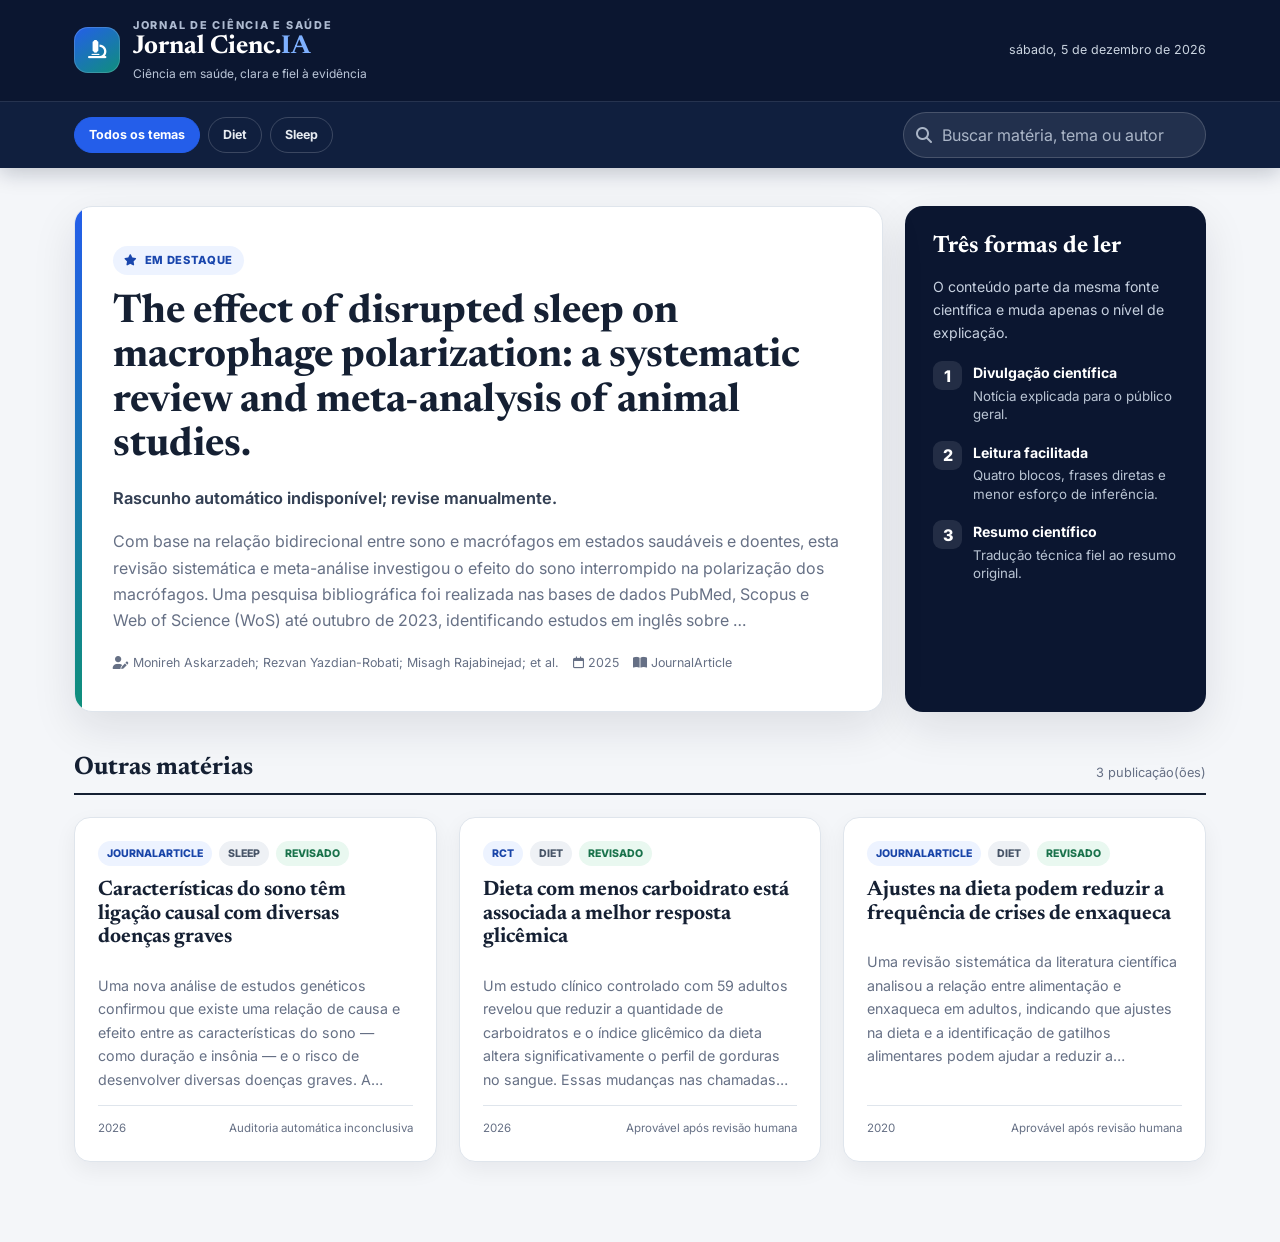
==== index.html @ 324e4b6b "Estrutura inicial do Jornal Cienc.IA" ====
<!doctype html>
<html lang="pt-BR">
<head>
  <meta charset="utf-8" />
  <meta name="viewport" content="width=device-width, initial-scale=1" />
  <title>Jornal Cienc.IA</title>
  <meta name="description" content="Jornal de ciência em saúde com linguagem acessível, fonte rastreável e revisão humana." />
  <link rel="preconnect" href="https://fonts.googleapis.com" />
  <link rel="preconnect" href="https://fonts.gstatic.com" crossorigin />
  <link href="https://fonts.googleapis.com/css2?family=Inter:wght@400;500;600;700;800&family=Newsreader:opsz,wght@6..72,600;6..72,700&display=swap" rel="stylesheet" />
  <link rel="stylesheet" href="https://cdnjs.cloudflare.com/ajax/libs/font-awesome/6.5.2/css/all.min.css" />
  <style>
    :root{
      --navy:#0b1630;
      --navy-2:#12244a;
      --ink:#152033;
      --muted:#667085;
      --paper:#f4f6f9;
      --white:#fff;
      --line:#dfe5ec;
      --blue:#245eea;
      --blue-soft:#edf3ff;
      --teal:#0f8f7b;
      --teal-soft:#eafaf6;
      --amber:#a15c05;
      --amber-soft:#fff7e8;
      --green:#19724b;
      --shadow:0 16px 44px rgba(15,23,42,.10);
      --radius:18px;
    }
    *{box-sizing:border-box}
    html{scroll-behavior:smooth}
    body{margin:0;background:var(--paper);color:var(--ink);font-family:Inter,system-ui,sans-serif;line-height:1.65;-webkit-font-smoothing:antialiased}
    button,input{font:inherit}
    button{cursor:pointer}
    a{color:inherit}
    h1,h2,h3{font-family:Newsreader,Georgia,serif;line-height:1.12}

    .site-header{position:sticky;top:0;z-index:40;background:var(--navy);color:#fff;box-shadow:0 5px 20px rgba(11,22,48,.22)}
    .masthead{max-width:1180px;margin:auto;padding:17px 24px;display:flex;align-items:center;justify-content:space-between;gap:24px}
    .brand{display:flex;align-items:center;gap:13px}
    .brand-mark{width:46px;height:46px;border-radius:14px;background:linear-gradient(145deg,var(--blue),var(--teal));display:grid;place-items:center;font-size:1.15rem;box-shadow:inset 0 0 0 1px rgba(255,255,255,.16)}
    .brand-kicker{font-size:.68rem;text-transform:uppercase;letter-spacing:.16em;color:#aebbd1;font-weight:800}
    .brand-name{font-family:Newsreader,Georgia,serif;font-size:1.62rem;font-weight:700;line-height:1}
    .brand-name .ia{color:#7eb0ff}
    .brand-tagline{font-size:.75rem;color:#bac5d7;margin-top:3px}
    .today{font-size:.78rem;color:#cbd5e1;text-align:right}

    .toolbar{border-top:1px solid rgba(255,255,255,.09);background:#101f3e}
    .toolbar-inner{max-width:1180px;margin:auto;padding:10px 24px;display:flex;align-items:center;justify-content:space-between;gap:16px}
    .topics{display:flex;gap:8px;overflow:auto;scrollbar-width:none}
    .topic{white-space:nowrap;border:1px solid rgba(255,255,255,.18);border-radius:999px;background:transparent;color:#e7ebf1;padding:7px 14px;font-size:.78rem;font-weight:700}
    .topic:hover,.topic.active{background:var(--blue);border-color:var(--blue);color:#fff}
    .search{position:relative;min-width:290px}
    .search i{position:absolute;left:13px;top:50%;transform:translateY(-50%);color:#aab5c7}
    .search input{width:100%;border:1px solid rgba(255,255,255,.17);border-radius:999px;background:rgba(255,255,255,.08);color:#fff;padding:9px 15px 9px 38px;outline:none}
    .search input::placeholder{color:#aab5c7}

    main{max-width:1180px;margin:auto;padding:38px 24px 80px}
    .intro{display:grid;grid-template-columns:minmax(0,1.75fr) minmax(260px,.65fr);gap:22px;margin-bottom:42px}
    .featured{background:var(--white);border:1px solid var(--line);border-radius:var(--radius);padding:38px;box-shadow:var(--shadow);transition:.2s;cursor:pointer;position:relative;overflow:hidden}
    .featured::before{content:"";position:absolute;left:0;top:0;bottom:0;width:7px;background:linear-gradient(var(--blue),var(--teal))}
    .featured:hover,.news-card:hover{transform:translateY(-3px);box-shadow:0 20px 48px rgba(15,23,42,.14)}
    .eyebrow{display:inline-flex;align-items:center;gap:7px;background:var(--blue-soft);color:#1946ad;border-radius:999px;padding:5px 11px;font-size:.7rem;font-weight:800;text-transform:uppercase;letter-spacing:.06em}
    .featured h1{font-size:2.48rem;margin:16px 0 12px}
    .featured .subtitle{font-size:1.02rem;color:#344054;font-weight:650}
    .featured .preview{color:var(--muted);max-width:790px}
    .meta{display:flex;flex-wrap:wrap;gap:14px;color:var(--muted);font-size:.78rem;margin-top:19px}

    .reading-guide{background:var(--navy);color:#fff;border-radius:var(--radius);padding:28px;box-shadow:var(--shadow)}
    .reading-guide h2{font-size:1.48rem;margin:0 0 9px}
    .reading-guide>p{color:#c6d0df;font-size:.88rem}
    .guide-item{display:flex;gap:11px;margin-top:17px;align-items:flex-start}
    .guide-number{width:29px;height:29px;flex:0 0 29px;border-radius:9px;background:rgba(255,255,255,.10);display:grid;place-items:center;font-weight:800}
    .guide-item strong{display:block;font-size:.88rem}
    .guide-item small{display:block;color:#b9c4d3;margin-top:2px;line-height:1.4}

    .section-head{display:flex;align-items:end;justify-content:space-between;border-bottom:2px solid var(--ink);padding-bottom:10px;margin-bottom:22px}
    .section-head h2{font-size:1.58rem;margin:0}
    .section-head span{font-size:.8rem;color:var(--muted)}
    .grid{display:grid;grid-template-columns:repeat(auto-fill,minmax(300px,1fr));gap:22px}
    .news-card{background:#fff;border:1px solid var(--line);border-radius:16px;padding:23px;box-shadow:0 8px 22px rgba(15,23,42,.06);transition:.2s;cursor:pointer;display:flex;flex-direction:column;min-height:305px}
    .chips{display:flex;flex-wrap:wrap;gap:7px}
    .chip{border-radius:999px;padding:4px 9px;background:#eef1f5;color:#475467;font-size:.66rem;font-weight:800;text-transform:uppercase}
    .chip.blue{background:var(--blue-soft);color:#1844a8}
    .chip.green{background:#e9f8f0;color:var(--green)}
    .news-card h3{font-size:1.31rem;margin:13px 0 10px}
    .news-card p{color:var(--muted);font-size:.89rem;display:-webkit-box;-webkit-line-clamp:5;-webkit-box-orient:vertical;overflow:hidden}
    .news-card-footer{margin-top:auto;border-top:1px solid var(--line);padding-top:13px;display:flex;justify-content:space-between;gap:12px;color:var(--muted);font-size:.72rem}
    .empty{text-align:center;padding:90px 20px;color:var(--muted)}

    .reader-overlay{display:none;position:fixed;inset:0;z-index:100;background:rgba(8,18,39,.68);padding:22px;overflow:auto}
    .reader-overlay.open{display:block}
    .reader-dialog{width:min(1030px,100%);margin:0 auto;background:#fff;border-radius:22px;box-shadow:0 30px 90px rgba(5,13,31,.38);overflow:hidden}
    .reader-topbar{position:sticky;top:0;z-index:8;background:#fff;border-bottom:1px solid var(--line);padding:11px 18px;display:flex;justify-content:space-between;align-items:center}
    .reader-brand{font-weight:800;color:var(--navy);font-size:.82rem;letter-spacing:.03em}
    .close-btn{border:1px solid var(--line);border-radius:999px;background:#fff;color:var(--ink);padding:9px 15px;font-weight:750}
    .close-btn:hover{background:#f4f6f9}
    .article-header{padding:31px 38px 28px;background:linear-gradient(135deg,#f8fbff,#fff);border-bottom:1px solid var(--line)}
    .article-header h1{font-size:2.35rem;margin:14px 0 9px}
    .article-header .subtitle{color:#475467;font-size:1rem;max-width:820px}
    .article-body{padding:0 38px 45px}
    .tabs{position:sticky;top:57px;z-index:6;background:#fff;display:flex;gap:4px;overflow:auto;border-bottom:1px solid var(--line);padding-top:10px}
    .tab{border:0;border-bottom:3px solid transparent;background:transparent;color:#667085;padding:14px 16px;font-weight:750;white-space:nowrap}
    .tab.active{color:var(--blue);border-bottom-color:var(--blue)}
    .panel{display:none}
    .panel.active{display:block}
    .reading-shell{max-width:790px;margin:28px auto 0}
    .reading{background:#fff;border:1px solid var(--line);border-radius:16px;padding:31px 35px;font-size:1.06rem;line-height:1.82;box-shadow:0 8px 24px rgba(15,23,42,.05)}
    .reading.n1{border-left:6px solid var(--blue)}
    .reading.source{background:#fafbfc;font-size:.98rem}
    .reading p{margin:0 0 1.08em}
    .reading p:last-child{margin-bottom:0}
    .format-note{display:flex;align-items:flex-start;gap:10px;background:var(--amber-soft);color:#70430a;border:1px solid #f2d39d;border-radius:12px;padding:12px 14px;margin-bottom:14px;font-size:.83rem}

    .easy-list{display:grid;gap:14px}
    .easy-block{background:#fff;border:1px solid #cfe9e3;border-left:6px solid var(--teal);border-radius:15px;padding:21px 24px;box-shadow:0 7px 20px rgba(15,143,123,.06)}
    .easy-heading{display:flex;align-items:center;gap:10px;margin-bottom:9px}
    .easy-number{width:30px;height:30px;border-radius:9px;background:var(--teal-soft);color:#0b6e60;display:grid;place-items:center;font-weight:800;font-size:.8rem}
    .easy-heading h3{font-family:Inter,sans-serif;font-size:1rem;margin:0;color:#17443d}
    .easy-block p{font-size:1.06rem;line-height:1.78;margin:0;color:#20332f;white-space:pre-wrap}
    .easy-empty{padding:25px;border:1px dashed var(--line);border-radius:14px;color:var(--muted);text-align:center}

    .audio{display:block;margin:14px auto 0;border:0;border-radius:999px;background:var(--navy);color:#fff;padding:10px 18px;font-weight:750}
    .audio.playing{background:#b42318}
    .publication-info{max-width:790px;margin:30px auto 0;border-top:1px solid var(--line);padding-top:24px}
    .publication-info h2{font-size:1.38rem}
    .metrics{display:grid;grid-template-columns:repeat(auto-fit,minmax(165px,1fr));gap:12px}
    .metric{border:1px solid var(--line);border-radius:12px;background:#fafbfc;padding:14px}
    .metric strong{display:block;font-size:1.08rem}
    .metric span{color:var(--muted);font-size:.68rem;text-transform:uppercase;font-weight:750}
    details{max-width:790px;margin:20px auto 0;border:1px solid var(--line);border-radius:12px;padding:14px 17px;background:#fff}
    summary{font-weight:750;cursor:pointer}
    .notice{color:var(--muted);font-size:.81rem}
    .source-links{max-width:790px;margin:22px auto 0;display:flex;flex-wrap:wrap;gap:10px}
    .source-links a{text-decoration:none;border-radius:9px;padding:10px 15px;font-weight:750;background:var(--navy);color:#fff}
    .source-links a.green{background:var(--green)}

    @media(max-width:820px){
      .masthead,.toolbar-inner{align-items:flex-start;flex-direction:column}
      .today{text-align:left}
      .search{width:100%;min-width:100%}
      .intro{grid-template-columns:1fr}
      .featured{padding:28px}
      .featured h1,.article-header h1{font-size:1.83rem}
      .reader-overlay{padding:0}
      .reader-dialog{min-height:100vh;border-radius:0}
      .article-header,.article-body{padding-left:20px;padding-right:20px}
      .reading{padding:23px 21px}
      .tabs{top:55px}
    }
  </style>
</head>
<body>
  <header class="site-header">
    <div class="masthead">
      <div class="brand">
        <div class="brand-mark"><i class="fa-solid fa-microscope"></i></div>
        <div>
          <div class="brand-kicker">Jornal de ciência e saúde</div>
          <div class="brand-name">Jornal Cienc.<span class="ia">IA</span></div>
          <div class="brand-tagline">Ciência em saúde, clara e fiel à evidência</div>
        </div>
      </div>
      <div class="today" id="today"></div>
    </div>
    <div class="toolbar">
      <div class="toolbar-inner">
        <div class="topics" id="topics"><button class="topic active" data-topic="">Todos os temas</button></div>
        <label class="search"><i class="fa-solid fa-magnifying-glass"></i><input id="search" placeholder="Buscar matéria, tema ou autor" /></label>
      </div>
    </div>
  </header>

  <main id="main"><div class="empty"><h2>Carregando publicações…</h2></div></main>

  <div class="reader-overlay" id="overlay" role="dialog" aria-modal="true" aria-labelledby="articleTitle">
    <div class="reader-dialog">
      <div class="reader-topbar">
        <span class="reader-brand">Jornal Cienc.IA</span>
        <button class="close-btn" id="close"><i class="fa-solid fa-xmark"></i> Fechar leitura</button>
      </div>
      <article id="article"></article>
    </div>
  </div>

<script>
  const $=id=>document.getElementById(id);
  const state={all:[],filtered:[],topic:'',search:'',speech:null,speechButton:null};
  const esc=value=>String(value??'').replace(/[&<>'"]/g,char=>({'&':'&amp;','<':'&lt;','>':'&gt;',"'":'&#39;','"':'&quot;'}[char]));
  const arr=value=>Array.isArray(value)?value:[];
  const topicName=value=>value?String(value).replaceAll('_',' ').replace(/^./,c=>c.toUpperCase()):'Geral';

  function cleanText(value){
    if(value===null||value===undefined)return '';
    if(Array.isArray(value))return value.map(cleanText).filter(Boolean).join('\n\n');
    if(typeof value==='object')return Object.values(value).map(cleanText).filter(Boolean).join('\n\n');
    return String(value).replace(/\\r\\n/g,'\n').replace(/\\n/g,'\n').trim();
  }

  function parseLegacyDict(raw){
    if(typeof raw!=='string'||!raw.trim().startsWith('{'))return null;
    try{return JSON.parse(raw)}catch(_){/* legado Python */}
    const result={};
    const pattern=/'([^']+)'\s*:\s*'((?:\\.|[^'])*)'/g;
    let match;
    while((match=pattern.exec(raw))!==null){
      result[match[1]]=match[2].replace(/\\n/g,'\n').replace(/\\'/g,"'").replace(/\\"/g,'"');
    }
    return Object.keys(result).length?result:null;
  }

  function normalizedKey(key){
    return String(key||'').normalize('NFD').replace(/[\u0300-\u036f]/g,'').toLowerCase().replace(/[^a-z0-9]+/g,'_').replace(/^_|_$/g,'');
  }

  function normalizeEasyBlocks(value){
    const blocks={o_principal:'',o_que_o_artigo_fez:'',o_que_foi_encontrado:'',o_que_ainda_nao_sabemos:''};
    let source=value;
    if(typeof source==='string')source=parseLegacyDict(source)||source;
    const aliases={
      o_principal:'o_principal',principal:'o_principal',mensagem_principal:'o_principal',
      o_que_o_artigo_fez:'o_que_o_artigo_fez',o_que_foi_feito:'o_que_o_artigo_fez',metodo:'o_que_o_artigo_fez',
      o_que_foi_encontrado:'o_que_foi_encontrado',resultados:'o_que_foi_encontrado',resultado:'o_que_foi_encontrado',
      o_que_ainda_nao_sabemos:'o_que_ainda_nao_sabemos',limitacoes:'o_que_ainda_nao_sabemos',incertezas:'o_que_ainda_nao_sabemos',limites:'o_que_ainda_nao_sabemos'
    };
    if(source&&typeof source==='object'&&!Array.isArray(source)){
      const extras=[];
      Object.entries(source).forEach(([key,val])=>{
        const target=aliases[normalizedKey(key)];
        const content=cleanText(val);
        if(target&&content)blocks[target]=content;else if(content)extras.push(content);
      });
      if(extras.length)blocks.o_principal=[blocks.o_principal,...extras].filter(Boolean).join('\n\n');
      return blocks;
    }
    const text=cleanText(source);
    if(!text)return blocks;
    const heading=/^(O principal|O que o artigo fez|O que foi encontrado|O que ainda não sabemos)\s*[:\-]?\s*$/gim;
    const matches=[...text.matchAll(heading)];
    if(matches.length){
      matches.forEach((match,index)=>{
        const start=match.index+match[0].length;
        const end=index+1<matches.length?matches[index+1].index:text.length;
        const target=aliases[normalizedKey(match[1])];
        if(target)blocks[target]=text.slice(start,end).trim();
      });
    }else blocks.o_principal=text;
    return blocks;
  }

  const n1=n=>cleanText(n.divulgacao_cientifica||n.leve||'');
  const n2Blocks=n=>normalizeEasyBlocks(n.leitura_facilitada_blocos||n.leitura_facilitada||n.forte||'');
  const source=n=>cleanText(n.resumo_cientifico_traduzido||n.texto_fonte_pt||n.abstract_pt||'');
  const status=n=>n.status_fidelidade_intelectual||n.status_fidelidade||'Revisão humana registrada';
  const priority=n=>n.score_prioridade_editorial??n.score_qualidade??'N/D';

  function paragraphsHTML(value){
    const text=cleanText(value);
    if(!text)return '<p>Texto não disponível.</p>';
    return text.split(/\n\s*\n/).map(p=>`<p>${esc(p).replace(/\n/g,'<br>')}</p>`).join('');
  }

  function easyHTML(blocks){
    const order=[
      ['o_principal','O principal'],
      ['o_que_o_artigo_fez','O que o artigo fez'],
      ['o_que_foi_encontrado','O que foi encontrado'],
      ['o_que_ainda_nao_sabemos','O que ainda não sabemos']
    ];
    const items=order.filter(([key])=>cleanText(blocks[key]));
    if(!items.length)return '<div class="easy-empty">A leitura facilitada ainda não foi preparada.</div>';
    return `<div class="easy-list">${items.map(([key,label],index)=>`<section class="easy-block"><div class="easy-heading"><span class="easy-number">${index+1}</span><h3>${esc(label)}</h3></div><p>${esc(cleanText(blocks[key])).replace(/\n/g,'<br>')}</p></section>`).join('')}</div>`;
  }

  $('today').textContent=new Date().toLocaleDateString('pt-BR',{weekday:'long',day:'numeric',month:'long',year:'numeric'});

  async function init(){
    try{
      const response=await fetch('noticias.json',{cache:'no-store'});
      if(!response.ok)throw new Error('Não foi possível abrir noticias.json');
      state.all=await response.json();
    }catch(error){console.error(error);state.all=[]}
    buildTopics();applyFilters();
  }

  function buildTopics(){
    const box=$('topics');
    [...new Set(state.all.map(n=>n.tema).filter(Boolean))].sort().forEach(value=>{
      const button=document.createElement('button');
      button.className='topic';button.dataset.topic=value;button.textContent=topicName(value);box.appendChild(button);
    });
    box.addEventListener('click',event=>{
      const button=event.target.closest('.topic');if(!button)return;
      document.querySelectorAll('.topic').forEach(x=>x.classList.remove('active'));
      button.classList.add('active');state.topic=button.dataset.topic||'';applyFilters();
    });
  }

  $('search').addEventListener('input',event=>{state.search=event.target.value.toLowerCase().trim();applyFilters()});

  function applyFilters(){
    state.filtered=state.all.filter(n=>{
      const topicOk=!state.topic||n.tema===state.topic;
      const blocks=n2Blocks(n);
      const hay=[n.manchete,n.subtitulo,n.titulo_pt,n.titulo_original,n.autores,n.tema,n1(n),source(n),...Object.values(blocks)].join(' ').toLowerCase();
      return topicOk&&(!state.search||hay.includes(state.search));
    });
    render();
  }

  function meta(n){
    const design=n.desenho_estudo_rotulo||arr(n.tipos)[0]||'Tipo não informado';
    return `<div class="meta"><span><i class="fa-solid fa-user-pen"></i> ${esc(n.autores||'Autores não informados')}</span><span><i class="fa-regular fa-calendar"></i> ${esc(n.ano||'Ano não informado')}</span><span><i class="fa-solid fa-book-open"></i> ${esc(design)}</span></div>`;
  }

  function render(){
    const main=$('main');
    if(!state.filtered.length){main.innerHTML='<div class="empty"><h2>Nenhuma matéria publicada</h2><p>Publique uma matéria no painel editorial para exibi-la aqui.</p></div>';return}
    const [featured,...rest]=state.filtered;
    const preview=n1(featured).slice(0,360);
    let html=`<section class="intro"><article class="featured" data-open="${esc(featured.paper_id)}" tabindex="0"><span class="eyebrow"><i class="fa-solid fa-star"></i> Em destaque</span><h1>${esc(featured.manchete||featured.titulo_pt||featured.titulo_original)}</h1>${featured.subtitulo?`<p class="subtitle">${esc(featured.subtitulo)}</p>`:''}<p class="preview">${esc(preview)}${n1(featured).length>360?'…':''}</p>${meta(featured)}</article><aside class="reading-guide"><h2>Três formas de ler</h2><p>O conteúdo parte da mesma fonte científica e muda apenas o nível de explicação.</p><div class="guide-item"><span class="guide-number">1</span><div><strong>Divulgação científica</strong><small>Notícia explicada para o público geral.</small></div></div><div class="guide-item"><span class="guide-number">2</span><div><strong>Leitura facilitada</strong><small>Quatro blocos, frases diretas e menor esforço de inferência.</small></div></div><div class="guide-item"><span class="guide-number">3</span><div><strong>Resumo científico</strong><small>Tradução técnica fiel ao resumo original.</small></div></div></aside></section>`;
    if(rest.length){
      html+=`<div class="section-head"><h2>Outras matérias</h2><span>${rest.length} publicação(ões)</span></div><section class="grid">`;
      rest.forEach(n=>{html+=`<article class="news-card" data-open="${esc(n.paper_id)}" tabindex="0"><div class="chips"><span class="chip blue">${esc(n.desenho_estudo_rotulo||arr(n.tipos)[0]||'Artigo')}</span><span class="chip">${esc(topicName(n.tema))}</span>${n.revisao_humana_confirmada?'<span class="chip green">Revisado</span>':''}</div><h3>${esc(n.manchete||n.titulo_pt||n.titulo_original)}</h3><p>${esc(n1(n))}</p><div class="news-card-footer"><span>${esc(n.ano||'')}</span><span>${esc(status(n))}</span></div></article>`});
      html+='</section>';
    }
    main.innerHTML=html;
    main.querySelectorAll('[data-open]').forEach(el=>{el.addEventListener('click',()=>openArticle(el.dataset.open));el.addEventListener('keydown',e=>{if(e.key==='Enter'||e.key===' '){e.preventDefault();openArticle(el.dataset.open)}})});
  }

  function metric(label,value){return `<div class="metric"><strong>${esc(value)}</strong><span>${esc(label)}</span></div>`}

  function openArticle(id){
    const n=state.all.find(item=>String(item.paper_id)===String(id));if(!n)return;
    stopSpeech();
    const evaluation=n.avaliacao_fidelidade_intelectual||{};
    const fidelity=n.fidelidade_intelectual;
    const s1=n.metricas_estruturais_n1?.indice_experimental??n.isr_leve??'N/D';
    const s2=n.metricas_estruturais_n2?.indice_experimental??n.isr_forte??'N/D';
    const terms=n.termos_complexos||n.jargoes_chave||[];
    const blocks=n2Blocks(n);
    const links=[
      n.url_artigo?`<a href="${esc(n.url_artigo)}" target="_blank" rel="noopener"><i class="fa-solid fa-arrow-up-right-from-square"></i> Registro científico</a>`:'',
      n.url_texto_completo?`<a class="green" href="${esc(n.url_texto_completo)}" target="_blank" rel="noopener"><i class="fa-solid fa-book-open"></i> Texto completo</a>`:'',
      n.url_pdf?`<a class="green" href="${esc(n.url_pdf)}" target="_blank" rel="noopener"><i class="fa-solid fa-file-pdf"></i> Acessar documento</a>`:''
    ].join('');

    $('article').innerHTML=`<section class="article-header"><div class="chips"><span class="chip blue">${esc(n.desenho_estudo_rotulo||arr(n.tipos)[0]||'Artigo científico')}</span><span class="chip">${esc(topicName(n.tema))}</span>${n.revisao_humana_confirmada?'<span class="chip green">Revisão humana registrada</span>':''}</div><h1 id="articleTitle">${esc(n.manchete||n.titulo_pt||n.titulo_original)}</h1>${n.subtitulo?`<p class="subtitle">${esc(n.subtitulo)}</p>`:''}${meta(n)}</section><div class="article-body"><nav class="tabs" aria-label="Níveis de leitura"><button class="tab active" data-tab="n1">Divulgação científica</button><button class="tab" data-tab="n2">Leitura facilitada</button><button class="tab" data-tab="source">Resumo científico</button></nav><section id="panel-n1" class="panel active"><div class="reading-shell"><div class="reading n1" id="text-n1">${paragraphsHTML(n1(n))}</div><button class="audio" data-speak="text-n1"><i class="fa-solid fa-volume-high"></i> Ouvir notícia</button></div></section><section id="panel-n2" class="panel"><div class="reading-shell"><div class="format-note"><i class="fa-solid fa-universal-access"></i><span>Esta versão usa blocos curtos e linguagem direta, mas mantém números, limitações e incertezas importantes.</span></div><div id="text-n2">${easyHTML(blocks)}</div><button class="audio" data-speak="text-n2"><i class="fa-solid fa-volume-high"></i> Ouvir leitura facilitada</button></div></section><section id="panel-source" class="panel"><div class="reading-shell"><div class="format-note"><i class="fa-solid fa-language"></i><span>Tradução técnica do resumo científico. Esta versão preserva o nível de detalhe e não é uma recomendação médica.</span></div><div class="reading source" id="text-source">${paragraphsHTML(source(n))}</div><button class="audio" data-speak="text-source"><i class="fa-solid fa-volume-high"></i> Ouvir resumo</button></div></section><section class="publication-info"><h2>Sobre esta publicação</h2><div class="metrics">${metric('Fidelidade intelectual',typeof fidelity==='number'?fidelity.toFixed(1):status(n))}${metric('Prioridade editorial',priority(n))}${metric('Ganho estrutural N1',typeof s1==='number'?s1.toFixed(1)+'%':s1)}${metric('Ganho estrutural N2',typeof s2==='number'?s2.toFixed(1)+'%':s2)}</div><p class="notice">As métricas automáticas apoiam a revisão editorial e não substituem a conferência humana da fonte.</p></section><details><summary>Detalhes técnicos</summary><p><strong>Status:</strong> ${esc(status(n))}</p><p><strong>Alinhamento temático sentencial N1:</strong> ${esc(evaluation.similaridade_tematica_n1??n.sim_origem_leve??'N/D')}</p><p><strong>Cobertura temática auxiliar N1:</strong> ${esc(evaluation.cobertura_tematica_n1??n.cobertura_tematica_n1??'N/D')}</p><p><strong>Alinhamento temático sentencial N2:</strong> ${esc(evaluation.similaridade_tematica_n2??n.sim_origem_forte??'N/D')}</p><p><strong>Cobertura temática auxiliar N2:</strong> ${esc(evaluation.cobertura_tematica_n2??n.cobertura_tematica_n2??'N/D')}</p><p><strong>Termos complexos detectados automaticamente:</strong> ${terms.length?terms.map(esc).join(', '):'Nenhum termo registrado.'}</p><p class="notice">MiniLM é usado apenas como apoio de alinhamento por sentenças e recuperação de trechos candidatos. A fidelidade intelectual também considera sustentação, cobertura e preservação da incerteza, com revisão humana obrigatória. Prioridade editorial não equivale automaticamente a nível de evidência.</p></details><div class="source-links">${links}</div></div>`;

    $('overlay').classList.add('open');document.body.style.overflow='hidden';
    document.querySelectorAll('.tab').forEach(button=>button.addEventListener('click',()=>switchTab(button.dataset.tab,button)));
    document.querySelectorAll('[data-speak]').forEach(button=>button.addEventListener('click',()=>toggleSpeech(button.dataset.speak,button)));
    $('close').focus();
  }

  function switchTab(name,button){
    stopSpeech();document.querySelectorAll('.tab').forEach(x=>x.classList.remove('active'));document.querySelectorAll('.panel').forEach(x=>x.classList.remove('active'));button.classList.add('active');$('panel-'+name).classList.add('active');
  }

  function toggleSpeech(elementId,button){
    if(!('speechSynthesis' in window))return;
    if(state.speechButton===button){stopSpeech();return}
    stopSpeech();const content=$(elementId)?.textContent?.trim();if(!content)return;
    const utterance=new SpeechSynthesisUtterance(content);utterance.lang='pt-BR';utterance.rate=.93;state.speech=utterance;state.speechButton=button;button.classList.add('playing');button.innerHTML='<i class="fa-solid fa-square"></i> Parar áudio';utterance.onend=utterance.onerror=stopSpeech;window.speechSynthesis.speak(utterance);
  }

  function stopSpeech(){window.speechSynthesis?.cancel();if(state.speechButton){state.speechButton.classList.remove('playing');state.speechButton.innerHTML='<i class="fa-solid fa-volume-high"></i> Ouvir texto'}state.speech=null;state.speechButton=null}
  function closeReader(){stopSpeech();$('overlay').classList.remove('open');document.body.style.overflow=''}
  $('close').addEventListener('click',closeReader);
  $('overlay').addEventListener('click',event=>{if(event.target===$('overlay'))closeReader()});
  document.addEventListener('keydown',event=>{if(event.key==='Escape')closeReader()});
  init();
</script>
</body>
</html>
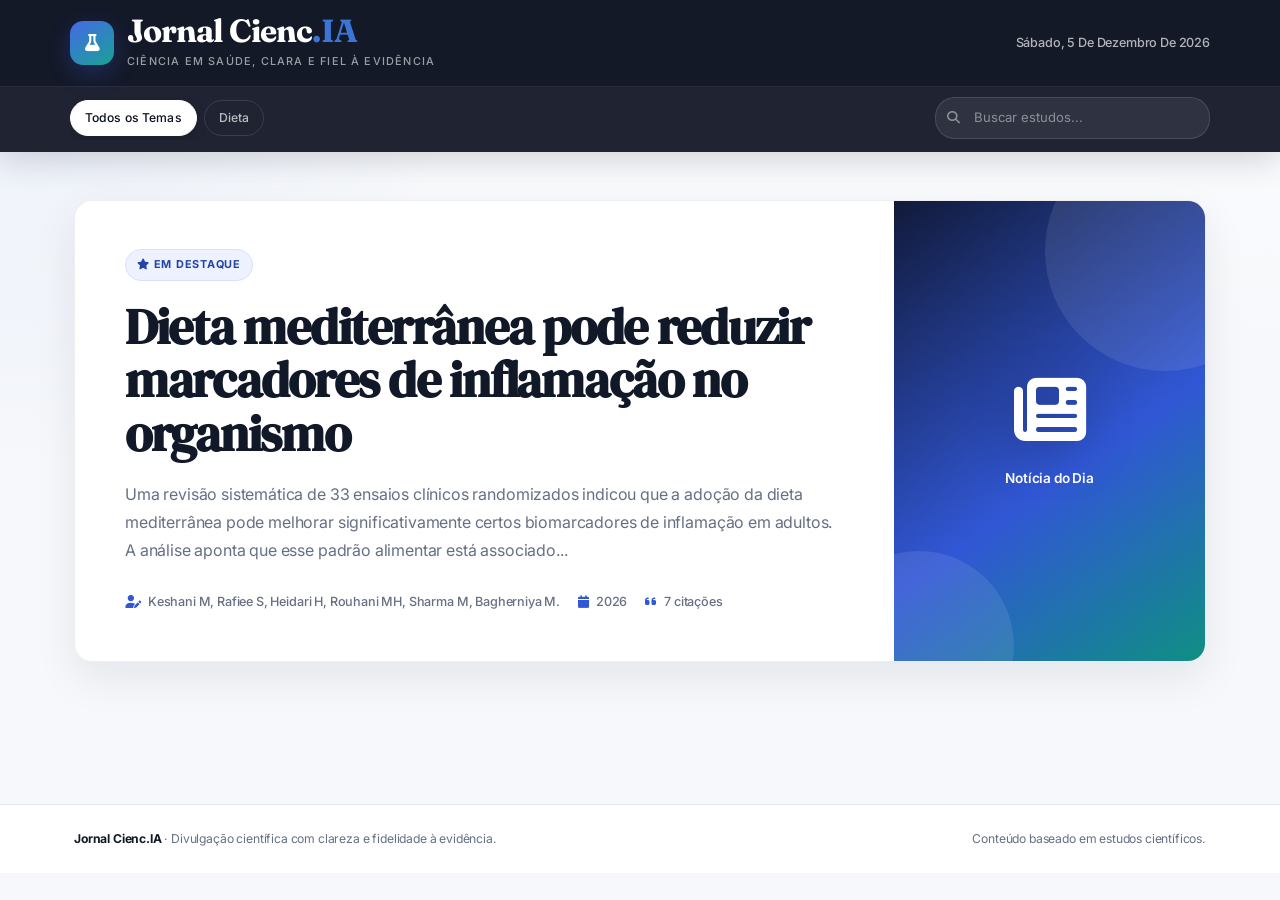
==== commit 7712a54f: "melhorias estéticas no index e revisor" ====
--- a/index.html
+++ b/index.html
@@ -1,376 +1,1787 @@
-<!doctype html>
+<!DOCTYPE html>
 <html lang="pt-BR">
 <head>
-  <meta charset="utf-8" />
-  <meta name="viewport" content="width=device-width, initial-scale=1" />
-  <title>Jornal Cienc.IA</title>
-  <meta name="description" content="Jornal de ciência em saúde com linguagem acessível, fonte rastreável e revisão humana." />
-  <link rel="preconnect" href="https://fonts.googleapis.com" />
-  <link rel="preconnect" href="https://fonts.gstatic.com" crossorigin />
-  <link href="https://fonts.googleapis.com/css2?family=Inter:wght@400;500;600;700;800&family=Newsreader:opsz,wght@6..72,600;6..72,700&display=swap" rel="stylesheet" />
-  <link rel="stylesheet" href="https://cdnjs.cloudflare.com/ajax/libs/font-awesome/6.5.2/css/all.min.css" />
+  <meta charset="utf-8"/>
+  <meta name="viewport" content="width=device-width, initial-scale=1"/>
+  <title>Jornal Cienc.IA — Ciência em saúde, clara e fiel à evidência</title>
+  
+  <link rel="preconnect" href="https://fonts.googleapis.com"/>
+  <link href="https://fonts.googleapis.com/css2?family=DM+Serif+Display:ital@0;1&family=Fraunces:opsz,wght@9..144,600;9..144,700&family=Inter:wght@400;500;600;700&family=JetBrains+Mono:wght@400;500&display=swap" rel="stylesheet"/>
+  <link rel="stylesheet" href="https://cdnjs.cloudflare.com/ajax/libs/font-awesome/6.4.0/css/all.min.css"/>
+
   <style>
-    :root{
-      --navy:#0b1630;
-      --navy-2:#12244a;
-      --ink:#152033;
-      --muted:#667085;
-      --paper:#f4f6f9;
-      --white:#fff;
-      --line:#dfe5ec;
-      --blue:#245eea;
-      --blue-soft:#edf3ff;
-      --teal:#0f8f7b;
-      --teal-soft:#eafaf6;
-      --amber:#a15c05;
-      --amber-soft:#fff7e8;
-      --green:#19724b;
-      --shadow:0 16px 44px rgba(15,23,42,.10);
-      --radius:18px;
-    }
-    *{box-sizing:border-box}
-    html{scroll-behavior:smooth}
-    body{margin:0;background:var(--paper);color:var(--ink);font-family:Inter,system-ui,sans-serif;line-height:1.65;-webkit-font-smoothing:antialiased}
-    button,input{font:inherit}
-    button{cursor:pointer}
-    a{color:inherit}
-    h1,h2,h3{font-family:Newsreader,Georgia,serif;line-height:1.12}
-
-    .site-header{position:sticky;top:0;z-index:40;background:var(--navy);color:#fff;box-shadow:0 5px 20px rgba(11,22,48,.22)}
-    .masthead{max-width:1180px;margin:auto;padding:17px 24px;display:flex;align-items:center;justify-content:space-between;gap:24px}
-    .brand{display:flex;align-items:center;gap:13px}
-    .brand-mark{width:46px;height:46px;border-radius:14px;background:linear-gradient(145deg,var(--blue),var(--teal));display:grid;place-items:center;font-size:1.15rem;box-shadow:inset 0 0 0 1px rgba(255,255,255,.16)}
-    .brand-kicker{font-size:.68rem;text-transform:uppercase;letter-spacing:.16em;color:#aebbd1;font-weight:800}
-    .brand-name{font-family:Newsreader,Georgia,serif;font-size:1.62rem;font-weight:700;line-height:1}
-    .brand-name .ia{color:#7eb0ff}
-    .brand-tagline{font-size:.75rem;color:#bac5d7;margin-top:3px}
-    .today{font-size:.78rem;color:#cbd5e1;text-align:right}
-
-    .toolbar{border-top:1px solid rgba(255,255,255,.09);background:#101f3e}
-    .toolbar-inner{max-width:1180px;margin:auto;padding:10px 24px;display:flex;align-items:center;justify-content:space-between;gap:16px}
-    .topics{display:flex;gap:8px;overflow:auto;scrollbar-width:none}
-    .topic{white-space:nowrap;border:1px solid rgba(255,255,255,.18);border-radius:999px;background:transparent;color:#e7ebf1;padding:7px 14px;font-size:.78rem;font-weight:700}
-    .topic:hover,.topic.active{background:var(--blue);border-color:var(--blue);color:#fff}
-    .search{position:relative;min-width:290px}
-    .search i{position:absolute;left:13px;top:50%;transform:translateY(-50%);color:#aab5c7}
-    .search input{width:100%;border:1px solid rgba(255,255,255,.17);border-radius:999px;background:rgba(255,255,255,.08);color:#fff;padding:9px 15px 9px 38px;outline:none}
-    .search input::placeholder{color:#aab5c7}
-
-    main{max-width:1180px;margin:auto;padding:38px 24px 80px}
-    .intro{display:grid;grid-template-columns:minmax(0,1.75fr) minmax(260px,.65fr);gap:22px;margin-bottom:42px}
-    .featured{background:var(--white);border:1px solid var(--line);border-radius:var(--radius);padding:38px;box-shadow:var(--shadow);transition:.2s;cursor:pointer;position:relative;overflow:hidden}
-    .featured::before{content:"";position:absolute;left:0;top:0;bottom:0;width:7px;background:linear-gradient(var(--blue),var(--teal))}
-    .featured:hover,.news-card:hover{transform:translateY(-3px);box-shadow:0 20px 48px rgba(15,23,42,.14)}
-    .eyebrow{display:inline-flex;align-items:center;gap:7px;background:var(--blue-soft);color:#1946ad;border-radius:999px;padding:5px 11px;font-size:.7rem;font-weight:800;text-transform:uppercase;letter-spacing:.06em}
-    .featured h1{font-size:2.48rem;margin:16px 0 12px}
-    .featured .subtitle{font-size:1.02rem;color:#344054;font-weight:650}
-    .featured .preview{color:var(--muted);max-width:790px}
-    .meta{display:flex;flex-wrap:wrap;gap:14px;color:var(--muted);font-size:.78rem;margin-top:19px}
-
-    .reading-guide{background:var(--navy);color:#fff;border-radius:var(--radius);padding:28px;box-shadow:var(--shadow)}
-    .reading-guide h2{font-size:1.48rem;margin:0 0 9px}
-    .reading-guide>p{color:#c6d0df;font-size:.88rem}
-    .guide-item{display:flex;gap:11px;margin-top:17px;align-items:flex-start}
-    .guide-number{width:29px;height:29px;flex:0 0 29px;border-radius:9px;background:rgba(255,255,255,.10);display:grid;place-items:center;font-weight:800}
-    .guide-item strong{display:block;font-size:.88rem}
-    .guide-item small{display:block;color:#b9c4d3;margin-top:2px;line-height:1.4}
-
-    .section-head{display:flex;align-items:end;justify-content:space-between;border-bottom:2px solid var(--ink);padding-bottom:10px;margin-bottom:22px}
-    .section-head h2{font-size:1.58rem;margin:0}
-    .section-head span{font-size:.8rem;color:var(--muted)}
-    .grid{display:grid;grid-template-columns:repeat(auto-fill,minmax(300px,1fr));gap:22px}
-    .news-card{background:#fff;border:1px solid var(--line);border-radius:16px;padding:23px;box-shadow:0 8px 22px rgba(15,23,42,.06);transition:.2s;cursor:pointer;display:flex;flex-direction:column;min-height:305px}
-    .chips{display:flex;flex-wrap:wrap;gap:7px}
-    .chip{border-radius:999px;padding:4px 9px;background:#eef1f5;color:#475467;font-size:.66rem;font-weight:800;text-transform:uppercase}
-    .chip.blue{background:var(--blue-soft);color:#1844a8}
-    .chip.green{background:#e9f8f0;color:var(--green)}
-    .news-card h3{font-size:1.31rem;margin:13px 0 10px}
-    .news-card p{color:var(--muted);font-size:.89rem;display:-webkit-box;-webkit-line-clamp:5;-webkit-box-orient:vertical;overflow:hidden}
-    .news-card-footer{margin-top:auto;border-top:1px solid var(--line);padding-top:13px;display:flex;justify-content:space-between;gap:12px;color:var(--muted);font-size:.72rem}
-    .empty{text-align:center;padding:90px 20px;color:var(--muted)}
-
-    .reader-overlay{display:none;position:fixed;inset:0;z-index:100;background:rgba(8,18,39,.68);padding:22px;overflow:auto}
-    .reader-overlay.open{display:block}
-    .reader-dialog{width:min(1030px,100%);margin:0 auto;background:#fff;border-radius:22px;box-shadow:0 30px 90px rgba(5,13,31,.38);overflow:hidden}
-    .reader-topbar{position:sticky;top:0;z-index:8;background:#fff;border-bottom:1px solid var(--line);padding:11px 18px;display:flex;justify-content:space-between;align-items:center}
-    .reader-brand{font-weight:800;color:var(--navy);font-size:.82rem;letter-spacing:.03em}
-    .close-btn{border:1px solid var(--line);border-radius:999px;background:#fff;color:var(--ink);padding:9px 15px;font-weight:750}
-    .close-btn:hover{background:#f4f6f9}
-    .article-header{padding:31px 38px 28px;background:linear-gradient(135deg,#f8fbff,#fff);border-bottom:1px solid var(--line)}
-    .article-header h1{font-size:2.35rem;margin:14px 0 9px}
-    .article-header .subtitle{color:#475467;font-size:1rem;max-width:820px}
-    .article-body{padding:0 38px 45px}
-    .tabs{position:sticky;top:57px;z-index:6;background:#fff;display:flex;gap:4px;overflow:auto;border-bottom:1px solid var(--line);padding-top:10px}
-    .tab{border:0;border-bottom:3px solid transparent;background:transparent;color:#667085;padding:14px 16px;font-weight:750;white-space:nowrap}
-    .tab.active{color:var(--blue);border-bottom-color:var(--blue)}
-    .panel{display:none}
-    .panel.active{display:block}
-    .reading-shell{max-width:790px;margin:28px auto 0}
-    .reading{background:#fff;border:1px solid var(--line);border-radius:16px;padding:31px 35px;font-size:1.06rem;line-height:1.82;box-shadow:0 8px 24px rgba(15,23,42,.05)}
-    .reading.n1{border-left:6px solid var(--blue)}
-    .reading.source{background:#fafbfc;font-size:.98rem}
-    .reading p{margin:0 0 1.08em}
-    .reading p:last-child{margin-bottom:0}
-    .format-note{display:flex;align-items:flex-start;gap:10px;background:var(--amber-soft);color:#70430a;border:1px solid #f2d39d;border-radius:12px;padding:12px 14px;margin-bottom:14px;font-size:.83rem}
-
-    .easy-list{display:grid;gap:14px}
-    .easy-block{background:#fff;border:1px solid #cfe9e3;border-left:6px solid var(--teal);border-radius:15px;padding:21px 24px;box-shadow:0 7px 20px rgba(15,143,123,.06)}
-    .easy-heading{display:flex;align-items:center;gap:10px;margin-bottom:9px}
-    .easy-number{width:30px;height:30px;border-radius:9px;background:var(--teal-soft);color:#0b6e60;display:grid;place-items:center;font-weight:800;font-size:.8rem}
-    .easy-heading h3{font-family:Inter,sans-serif;font-size:1rem;margin:0;color:#17443d}
-    .easy-block p{font-size:1.06rem;line-height:1.78;margin:0;color:#20332f;white-space:pre-wrap}
-    .easy-empty{padding:25px;border:1px dashed var(--line);border-radius:14px;color:var(--muted);text-align:center}
-
-    .audio{display:block;margin:14px auto 0;border:0;border-radius:999px;background:var(--navy);color:#fff;padding:10px 18px;font-weight:750}
-    .audio.playing{background:#b42318}
-    .publication-info{max-width:790px;margin:30px auto 0;border-top:1px solid var(--line);padding-top:24px}
-    .publication-info h2{font-size:1.38rem}
-    .metrics{display:grid;grid-template-columns:repeat(auto-fit,minmax(165px,1fr));gap:12px}
-    .metric{border:1px solid var(--line);border-radius:12px;background:#fafbfc;padding:14px}
-    .metric strong{display:block;font-size:1.08rem}
-    .metric span{color:var(--muted);font-size:.68rem;text-transform:uppercase;font-weight:750}
-    details{max-width:790px;margin:20px auto 0;border:1px solid var(--line);border-radius:12px;padding:14px 17px;background:#fff}
-    summary{font-weight:750;cursor:pointer}
-    .notice{color:var(--muted);font-size:.81rem}
-    .source-links{max-width:790px;margin:22px auto 0;display:flex;flex-wrap:wrap;gap:10px}
-    .source-links a{text-decoration:none;border-radius:9px;padding:10px 15px;font-weight:750;background:var(--navy);color:#fff}
-    .source-links a.green{background:var(--green)}
-
-    @media(max-width:820px){
-      .masthead,.toolbar-inner{align-items:flex-start;flex-direction:column}
-      .today{text-align:left}
-      .search{width:100%;min-width:100%}
-      .intro{grid-template-columns:1fr}
-      .featured{padding:28px}
-      .featured h1,.article-header h1{font-size:1.83rem}
-      .reader-overlay{padding:0}
-      .reader-dialog{min-height:100vh;border-radius:0}
-      .article-header,.article-body{padding-left:20px;padding-right:20px}
-      .reading{padding:23px 21px}
-      .tabs{top:55px}
-    }
+    :root {
+      --ink:        #0f0f1a;
+      --ink-muted:  #5c5c78;
+      --paper:      #f7f6f3;
+      --card:       #ffffff;
+      --accent:     #2563eb;
+      --accent-soft:#eff6ff;
+      --teal:       #0d9488;
+      --teal-soft:  #f0fdfa;
+      --rule:       #e4e2dd;
+      --tag-bg:     #f1f0ec;
+      --radius:     12px;
+      --shadow:     0 4px 20px rgba(15,15,26,0.06);
+    }
+
+    *, *::before, *::after { box-sizing: border-box; margin: 0; padding: 0; }
+
+    body {
+      font-family: 'Inter', system-ui, sans-serif;
+      background: var(--paper);
+      color: var(--ink);
+      line-height: 1.65;
+      -webkit-font-smoothing: antialiased;
+    }
+
+    header {
+      background: var(--ink);
+      color: #fff;
+      padding: 0 24px;
+      position: sticky;
+      top: 0;
+      z-index: 80;
+      box-shadow: 0 4px 12px rgba(0,0,0,0.15);
+    }
+
+    .header-inner {
+      max-width: 1140px;
+      margin: 0 auto;
+      display: flex;
+      align-items: center;
+      justify-content: space-between;
+      padding: 18px 0;
+      border-bottom: 1px solid rgba(255,255,255,0.08);
+    }
+
+    .logo-nome {
+      font-family: 'DM Serif Display', serif;
+      font-size: 1.8rem;
+      color: #fff;
+    }
+
+    .logo-tagline {
+      font-size: 0.75rem;
+      color: rgba(255,255,255,0.55);
+      letter-spacing: 0.08em;
+      text-transform: uppercase;
+      font-weight: 500;
+    }
+
+    .temas-bar {
+      background: #151528;
+      padding: 10px 24px;
+    }
+
+    .temas-inner {
+      max-width: 1140px;
+      margin: 0 auto;
+      display: flex;
+      align-items: center;
+      justify-content: space-between;
+      gap: 16px;
+      flex-wrap: wrap;
+    }
+
+    .botoes-temas {
+      display: flex;
+      gap: 8px;
+      overflow-x: auto;
+      scrollbar-width: none;
+      padding: 4px 0;
+    }
+
+    .tema-btn {
+      background: transparent;
+      border: 1px solid rgba(255,255,255,0.18);
+      color: rgba(255,255,255,0.75);
+      padding: 6px 16px;
+      border-radius: 20px;
+      font-size: 0.8rem;
+      font-weight: 500;
+      cursor: pointer;
+      white-space: nowrap;
+      transition: all 0.2s;
+    }
+
+    .tema-btn:hover, .tema-btn.ativo {
+      background: var(--accent);
+      border-color: var(--accent);
+      color: #fff;
+    }
+
+    .busca-box {
+      position: relative;
+      min-width: 240px;
+    }
+
+    .busca-box input {
+      width: 100%;
+      background: rgba(255,255,255,0.1);
+      border: 1px solid rgba(255,255,255,0.15);
+      padding: 7px 14px 7px 34px;
+      border-radius: 20px;
+      color: #fff;
+      font-size: 0.82rem;
+      outline: none;
+    }
+
+    .busca-box input::placeholder { color: rgba(255,255,255,0.45); }
+    .busca-box i {
+      position: absolute;
+      left: 12px;
+      top: 50%;
+      transform: translateY(-50%);
+      color: rgba(255,255,255,0.45);
+      font-size: 0.8rem;
+    }
+
+    .main {
+      max-width: 1140px;
+      margin: 0 auto;
+      padding: 40px 24px 80px;
+    }
+
+    /* CARDS */
+    .destaque {
+      display: grid;
+      grid-template-columns: 1fr 320px;
+      background: var(--card);
+      border-radius: var(--radius);
+      border: 1px solid var(--rule);
+      box-shadow: var(--shadow);
+      margin-bottom: 44px;
+      overflow: hidden;
+      cursor: pointer;
+      transition: transform 0.2s, box-shadow 0.2s;
+    }
+
+    .destaque:hover {
+      transform: translateY(-3px);
+      box-shadow: 0 12px 36px rgba(15,15,26,0.10);
+    }
+
+    .destaque-conteudo {
+      padding: 36px 40px;
+      display: flex;
+      flex-direction: column;
+      justify-content: center;
+    }
+
+    .destaque-label {
+      align-self: flex-start;
+      background: var(--accent);
+      color: #fff;
+      font-size: 0.7rem;
+      font-weight: 700;
+      text-transform: uppercase;
+      padding: 4px 12px;
+      border-radius: 20px;
+      margin-bottom: 16px;
+    }
+
+    .destaque-manchete {
+      font-family: 'DM Serif Display', serif;
+      font-size: 1.95rem;
+      line-height: 1.25;
+      color: var(--ink);
+      margin-bottom: 16px;
+    }
+
+    .destaque-resumo {
+      font-size: 0.98rem;
+      color: var(--ink-muted);
+      margin-bottom: 24px;
+      line-height: 1.7;
+    }
+
+    .destaque-visual {
+      background: linear-gradient(135deg, #1e1e38 0%, #2563eb 60%, #0d9488 100%);
+      display: flex;
+      flex-direction: column;
+      align-items: center;
+      justify-content: center;
+      padding: 24px;
+      color: #fff;
+    }
+
+    .secao-titulo {
+      font-family: 'DM Serif Display', serif;
+      font-size: 1.4rem;
+      color: var(--ink);
+      padding-bottom: 12px;
+      border-bottom: 2px solid var(--ink);
+      margin-bottom: 28px;
+    }
+
+    .grade {
+      display: grid;
+      grid-template-columns: repeat(auto-fill, minmax(320px, 1fr));
+      gap: 24px;
+    }
+
+    .card {
+      background: var(--card);
+      border: 1px solid var(--rule);
+      border-radius: var(--radius);
+      padding: 24px;
+      cursor: pointer;
+      transition: all 0.2s ease;
+      box-shadow: var(--shadow);
+      display: flex;
+      flex-direction: column;
+      justify-content: space-between;
+      gap: 16px;
+    }
+
+    .card:hover {
+      box-shadow: 0 10px 30px rgba(15,15,26,0.11);
+      transform: translateY(-4px);
+    }
+
+    .card-tags { display: flex; gap: 6px; flex-wrap: wrap; }
+    .tag {
+      display: inline-flex;
+      align-items: center;
+      background: var(--tag-bg);
+      color: var(--ink-muted);
+      font-size: 0.7rem;
+      font-weight: 600;
+      padding: 5px 11px;
+      border-radius: 999px;
+      line-height: 1.25;
+      text-transform: uppercase;
+    }
+    .tag-evidencia {
+      display: inline-flex;
+      align-items: center;
+      max-width: 100%;
+      background: #eaf2ff;
+      color: #1d4ed8;
+      border: 1px solid #c9dcff;
+      border-radius: 999px;
+      padding: 5px 12px;
+      line-height: 1.25;
+      white-space: normal;
+      box-decoration-break: clone;
+      -webkit-box-decoration-break: clone;
+    }
+
+    .card-manchete {
+      font-family: 'DM Serif Display', serif;
+      font-size: 1.15rem;
+      line-height: 1.35;
+    }
+
+    .card-footer {
+      border-top: 1px solid var(--rule);
+      padding-top: 12px;
+      display: flex;
+      justify-content: space-between;
+      font-size: 0.78rem;
+      color: var(--ink-muted);
+    }
+
+    /* ── NOVO MODAL EM TELA CHEIA (FULLSCREEN READER) ────────── */
+    .modal-fullscreen-overlay {
+      display: none;
+      position: fixed;
+      inset: 0;
+      background: var(--paper);
+      z-index: 200;
+      overflow-y: auto;
+      animation: modalFadeIn 0.25s ease-out;
+    }
+
+    .modal-fullscreen-overlay.aberto { display: block; }
+
+    @keyframes modalFadeIn {
+      from { opacity: 0; transform: scale(0.98); }
+      to { opacity: 1; transform: scale(1); }
+    }
+
+    .modal-fullscreen-container {
+      max-width: 860px;
+      margin: 0 auto;
+      padding: 40px 24px 100px;
+      position: relative;
+    }
+
+    .modal-fechar-topo {
+      position: sticky;
+      top: 20px;
+      display: flex;
+      justify-content: flex-end;
+      z-index: 210;
+      margin-bottom: -40px;
+    }
+
+    .btn-fechar-modal {
+      background: var(--ink);
+      color: #fff;
+      border: none;
+      padding: 10px 20px;
+      border-radius: 30px;
+      font-size: 0.9rem;
+      font-weight: 600;
+      cursor: pointer;
+      box-shadow: 0 4px 16px rgba(0,0,0,0.2);
+      transition: transform 0.15s;
+    }
+
+    .btn-fechar-modal:hover { transform: scale(1.05); }
+
+    .noticia-header {
+      margin-top: 20px;
+      margin-bottom: 32px;
+      border-bottom: 1px solid var(--rule);
+      padding-bottom: 24px;
+    }
+
+    .noticia-manchete-titulo {
+      font-family: 'DM Serif Display', serif;
+      font-size: 2.5rem;
+      line-height: 1.2;
+      color: var(--ink);
+      margin-bottom: 20px;
+    }
+
+    .noticia-meta-bar {
+      display: flex;
+      flex-wrap: wrap;
+      gap: 16px;
+      font-size: 0.88rem;
+      color: var(--ink-muted);
+    }
+
+    /* ABAS DE NÍVEIS DE LEITURA */
+    .abas-navegacao {
+      display: flex;
+      border-bottom: 2px solid var(--rule);
+      gap: 12px;
+      margin-bottom: 24px;
+    }
+
+    .aba-btn {
+      background: transparent;
+      border: none;
+      padding: 12px 20px;
+      font-size: 0.95rem;
+      font-weight: 600;
+      color: var(--ink-muted);
+      cursor: pointer;
+      position: relative;
+      bottom: -2px;
+    }
+
+    .aba-btn.ativa {
+      color: var(--accent);
+      border-bottom: 3px solid var(--accent);
+    }
+
+    .aba-conteudo { display: none; }
+    .aba-conteudo.ativa { display: block; }
+
+    .nivel-caixa {
+      border-radius: var(--radius);
+      padding: 32px;
+      line-height: 1.8;
+      font-size: 1.1rem;
+      box-shadow: var(--shadow);
+    }
+
+    .caixa-leve  { background: #ffffff; border-left: 6px solid var(--accent); }
+    .caixa-forte { background: #ffffff; border-left: 6px solid var(--teal); }
+    .caixa-orig  { background: #ffffff; border: 1px solid var(--rule); font-size: 0.98rem; }
+
+    .btn-audio {
+      display: inline-flex;
+      align-items: center;
+      gap: 8px;
+      background: var(--ink);
+      color: #fff;
+      border: none;
+      padding: 10px 22px;
+      border-radius: 20px;
+      font-size: 0.85rem;
+      font-weight: 600;
+      cursor: pointer;
+      margin-top: 20px;
+    }
+
+    .btn-audio.tocando { background: #ef4444; }
+
+    /* ESTRUTURA EDITORIAL — LEITURA FACILITADA E RESUMO CIENTÍFICO */
+    .facilitada-intro {
+      margin-bottom: 18px;
+      color: var(--ink-muted);
+      font-size: 0.92rem;
+      line-height: 1.65;
+    }
+
+    .facilitada-grid {
+      display: grid;
+      grid-template-columns: repeat(2, minmax(0, 1fr));
+      gap: 16px;
+    }
+
+    .facilitada-card {
+      background: #fff;
+      border: 1px solid var(--rule);
+      border-radius: 16px;
+      padding: 22px 22px 24px;
+      box-shadow: 0 7px 24px rgba(16, 24, 40, 0.055);
+      position: relative;
+      overflow: hidden;
+    }
+
+    .facilitada-card::before {
+      content: "";
+      position: absolute;
+      top: 0;
+      left: 0;
+      right: 0;
+      height: 3px;
+      background: var(--accent);
+      opacity: 0.9;
+    }
+
+    .facilitada-card:nth-child(2)::before,
+    .facilitada-card:nth-child(4)::before {
+      background: var(--teal);
+    }
+
+    .facilitada-card-topo {
+      display: flex;
+      align-items: center;
+      gap: 10px;
+      margin-bottom: 12px;
+    }
+
+    .facilitada-numero {
+      width: 28px;
+      height: 28px;
+      border-radius: 9px;
+      display: inline-flex;
+      align-items: center;
+      justify-content: center;
+      background: var(--accent-soft);
+      color: var(--accent-dark);
+      font-size: 0.7rem;
+      font-weight: 800;
+      letter-spacing: 0.04em;
+      flex: 0 0 auto;
+    }
+
+    .facilitada-card h3 {
+      margin: 0;
+      font-family: 'Inter', system-ui, sans-serif;
+      font-size: 1rem;
+      line-height: 1.3;
+      color: var(--ink);
+      letter-spacing: -0.01em;
+    }
+
+    .facilitada-card p {
+      margin: 0 0 12px;
+      color: var(--ink-muted);
+      font-size: 0.94rem;
+      line-height: 1.76;
+    }
+
+    .facilitada-card p:last-child { margin-bottom: 0; }
+
+    .resumo-cientifico-texto p {
+      margin: 0 0 14px;
+    }
+
+    .resumo-cientifico-texto p:last-child {
+      margin-bottom: 0;
+    }
+
+    .resumo-cientifico-card {
+      background: #fff;
+      border: 1px solid var(--rule);
+      border-radius: 16px;
+      box-shadow: 0 7px 24px rgba(16, 24, 40, 0.055);
+      overflow: hidden;
+    }
+
+    .resumo-cientifico-topo {
+      padding: 20px 24px 18px;
+      border-bottom: 1px solid var(--rule);
+      background: linear-gradient(135deg, #f8faff 0%, #f4f7ff 100%);
+      display: flex;
+      align-items: flex-start;
+      gap: 13px;
+    }
+
+    .resumo-cientifico-icone {
+      width: 38px;
+      height: 38px;
+      border-radius: 11px;
+      display: inline-flex;
+      align-items: center;
+      justify-content: center;
+      background: var(--accent-soft);
+      color: var(--accent);
+      flex: 0 0 auto;
+    }
+
+    .resumo-cientifico-topo h3 {
+      margin: 0 0 3px;
+      font-family: 'Inter', system-ui, sans-serif;
+      font-size: 1.02rem;
+      color: var(--ink);
+    }
+
+    .resumo-cientifico-topo p {
+      margin: 0;
+      font-size: 0.8rem;
+      color: var(--ink-muted);
+    }
+
+    .resumo-cientifico-texto {
+      padding: 22px;
+      color: #344054;
+      font-size: 0.98rem;
+      line-height: 1.78;
+    }
+
+    .resumo-secoes {
+      display: grid;
+      grid-template-columns: 1fr;
+      gap: 12px;
+    }
+
+    .resumo-secao {
+      background: #fff;
+      border: 1px solid var(--rule);
+      border-left: 4px solid var(--accent);
+      border-radius: 12px;
+      padding: 18px 20px;
+    }
+
+    .resumo-secao:nth-child(even) {
+      border-left-color: var(--teal);
+    }
+
+    .resumo-secao-titulo {
+      display: flex;
+      align-items: center;
+      gap: 9px;
+      margin-bottom: 8px;
+      font-size: 0.92rem;
+      font-weight: 700;
+      color: var(--ink);
+    }
+
+    .resumo-secao-icone {
+      width: 26px;
+      height: 26px;
+      border-radius: 8px;
+      display: inline-flex;
+      align-items: center;
+      justify-content: center;
+      background: var(--accent-soft);
+      color: var(--accent-dark);
+      font-size: 0.72rem;
+      flex: 0 0 auto;
+    }
+
+    .resumo-secao p {
+      margin: 0;
+      color: var(--ink-muted);
+      line-height: 1.75;
+    }
+
+    @media (max-width: 700px) {
+      .facilitada-grid { grid-template-columns: 1fr; }
+      .facilitada-card { padding: 20px; }
+      .resumo-cientifico-topo, .resumo-cientifico-texto { padding-left: 20px; padding-right: 20px; }
+    }
+
+    .metricas-painel-tcc {
+      display: grid;
+      grid-template-columns: repeat(auto-fit, minmax(140px, 1fr));
+      gap: 12px;
+      background: #ffffff;
+      padding: 20px;
+      border-radius: var(--radius);
+      border: 1px solid var(--rule);
+      margin-top: 32px;
+    }
+
+    .metrica-card { display: flex; flex-direction: column; }
+    .metrica-val { font-size: 1.2rem; font-weight: 700; color: var(--ink); }
+    .metrica-lbl { font-size: 0.72rem; color: var(--ink-muted); text-transform: uppercase; }
+
+    .jargoes-box { display: flex; flex-wrap: wrap; gap: 6px; margin-top: 8px; }
+    .jargao-chip {
+      background: #e2e8f0;
+      color: #334155;
+      font-size: 0.78rem;
+      padding: 4px 12px;
+      border-radius: 4px;
+      font-family: 'JetBrains Mono', monospace;
+    }
+
+    .botoes-links-artigo {
+      display: flex;
+      gap: 12px;
+      flex-wrap: wrap;
+      margin-top: 28px;
+    }
+
+    .btn-link {
+      display: inline-flex;
+      align-items: center;
+      gap: 8px;
+      padding: 12px 22px;
+      border-radius: 8px;
+      font-size: 0.9rem;
+      font-weight: 600;
+      text-decoration: none;
+    }
+
+    .btn-doi { background: var(--ink); color: #fff; }
+    .btn-pdf { background: #16a34a; color: #fff; }
+
+    .vazio { text-align: center; padding: 80px 20px; color: var(--ink-muted); }
+
+    /* ── REFINAMENTO VISUAL / IDENTIDADE EDITORIAL ───────────────── */
+    :root {
+      --ink: #111827;
+      --ink-strong: #0b1020;
+      --ink-muted: #667085;
+      --paper: #f6f8fb;
+      --card: rgba(255,255,255,0.96);
+      --accent: #3157d5;
+      --accent-dark: #2544aa;
+      --accent-soft: #eef2ff;
+      --teal: #0f8f83;
+      --teal-soft: #ecfdf8;
+      --rule: #e6eaf0;
+      --tag-bg: #f2f4f7;
+      --radius: 18px;
+      --radius-sm: 12px;
+      --shadow: 0 8px 28px rgba(16,24,40,0.065);
+      --shadow-hover: 0 18px 48px rgba(16,24,40,0.12);
+    }
+
+    html { scroll-behavior: smooth; }
+
+    body {
+      min-height: 100vh;
+      background:
+        radial-gradient(circle at top left, rgba(49,87,213,0.07), transparent 30%),
+        linear-gradient(180deg, #fbfcfe 0, var(--paper) 360px);
+      letter-spacing: -0.01em;
+    }
+
+    button, input, a { font: inherit; }
+    button:focus-visible, input:focus-visible, a:focus-visible {
+      outline: 3px solid rgba(49,87,213,0.24);
+      outline-offset: 3px;
+    }
+
+    header {
+      background: rgba(11,16,32,0.96);
+      backdrop-filter: blur(18px);
+      -webkit-backdrop-filter: blur(18px);
+      border-bottom: 1px solid rgba(255,255,255,0.06);
+      box-shadow: 0 8px 30px rgba(11,16,32,0.16);
+    }
+
+    .header-inner {
+      min-height: 86px;
+      padding: 15px 0;
+      border-bottom: 0;
+      gap: 28px;
+    }
+
+    .logo-area {
+      display: grid;
+      grid-template-columns: 44px auto;
+      grid-template-areas: "mark name" "mark tagline";
+      column-gap: 13px;
+      align-items: center;
+    }
+
+    .brand-mark {
+      grid-area: mark;
+      width: 44px;
+      height: 44px;
+      border-radius: 13px;
+      display: grid;
+      place-items: center;
+      background: linear-gradient(145deg, #4669e8, #18a294);
+      box-shadow: 0 8px 22px rgba(49,87,213,0.30);
+      font-size: 1.05rem;
+      color: #fff;
+    }
+
+    .logo-nome {
+      grid-area: name;
+      font-size: 1.82rem;
+      line-height: 1;
+      letter-spacing: -0.025em;
+    }
+
+    .logo-tagline {
+      grid-area: tagline;
+      margin-top: 6px;
+      font-size: 0.68rem;
+      letter-spacing: 0.11em;
+      color: rgba(255,255,255,0.58);
+    }
+
+    .header-right {
+      color: rgba(255,255,255,0.68);
+      font-size: 0.79rem;
+      font-weight: 500;
+      text-transform: capitalize;
+      white-space: nowrap;
+    }
+
+    .temas-bar {
+      background: rgba(255,255,255,0.045);
+      border-top: 1px solid rgba(255,255,255,0.04);
+      padding: 9px 24px 11px;
+    }
+
+    .temas-inner { gap: 20px; }
+    .botoes-temas { gap: 7px; }
+
+    .tema-btn {
+      border-color: rgba(255,255,255,0.12);
+      color: rgba(255,255,255,0.70);
+      padding: 7px 14px;
+      border-radius: 999px;
+      font-size: 0.76rem;
+      letter-spacing: 0.01em;
+    }
+
+    .tema-btn:hover {
+      background: rgba(255,255,255,0.08);
+      border-color: rgba(255,255,255,0.20);
+      color: #fff;
+    }
+
+    .tema-btn.ativo, .tema-btn.ativo:hover {
+      background: #fff;
+      border-color: #fff;
+      color: var(--ink-strong);
+      box-shadow: 0 4px 14px rgba(0,0,0,0.12);
+    }
+
+    .busca-box { min-width: 275px; }
+    .busca-box input {
+      background: rgba(255,255,255,0.07);
+      border-color: rgba(255,255,255,0.12);
+      padding: 9px 16px 9px 38px;
+      transition: background .2s, border-color .2s, box-shadow .2s;
+    }
+    .busca-box input:focus {
+      background: rgba(255,255,255,0.11);
+      border-color: rgba(255,255,255,0.28);
+      box-shadow: 0 0 0 4px rgba(255,255,255,0.05);
+    }
+
+    .main {
+      max-width: 1180px;
+      padding: 48px 24px 92px;
+    }
+
+    .destaque {
+      grid-template-columns: minmax(0, 1.45fr) minmax(270px, 0.55fr);
+      min-height: 350px;
+      border-color: rgba(17,24,39,0.07);
+      box-shadow: 0 16px 44px rgba(16,24,40,0.08);
+      margin-bottom: 50px;
+    }
+
+    .destaque:hover {
+      transform: translateY(-4px);
+      box-shadow: var(--shadow-hover);
+    }
+
+    .destaque-conteudo { padding: 48px 50px; }
+
+    .destaque-label {
+      background: var(--accent-soft);
+      color: var(--accent-dark);
+      border: 1px solid #d9e0ff;
+      font-size: 0.68rem;
+      letter-spacing: .07em;
+      padding: 6px 11px;
+      margin-bottom: 19px;
+    }
+
+    .destaque-manchete {
+      max-width: 760px;
+      font-size: clamp(2rem, 4vw, 3.15rem);
+      line-height: 1.06;
+      letter-spacing: -0.025em;
+      margin-bottom: 20px;
+    }
+
+    .destaque-resumo {
+      max-width: 730px;
+      font-size: 1rem;
+      line-height: 1.75;
+      margin-bottom: 28px;
+    }
+
+    .destaque-meta {
+      display: flex;
+      align-items: center;
+      flex-wrap: wrap;
+      gap: 10px 18px;
+      color: var(--ink-muted);
+      font-size: 0.79rem;
+      font-weight: 500;
+    }
+    .destaque-meta span { display: inline-flex; align-items: center; gap: 7px; }
+    .destaque-meta i { color: var(--accent); }
+
+    .destaque-visual {
+      position: relative;
+      overflow: hidden;
+      isolation: isolate;
+      background: linear-gradient(145deg, #111a3a 0%, #3157d5 58%, #0f8f83 100%);
+    }
+    .destaque-visual::before, .destaque-visual::after {
+      content: "";
+      position: absolute;
+      border-radius: 50%;
+      background: rgba(255,255,255,0.09);
+      z-index: -1;
+    }
+    .destaque-visual::before { width: 240px; height: 240px; top: -70px; right: -80px; }
+    .destaque-visual::after { width: 190px; height: 190px; bottom: -80px; left: -70px; }
+    .destaque-icone {
+      font-size: 4.5rem;
+      margin-bottom: 22px;
+      filter: drop-shadow(0 12px 24px rgba(0,0,0,0.18));
+    }
+
+    .secao-titulo {
+      display: flex;
+      align-items: flex-end;
+      justify-content: space-between;
+      gap: 24px;
+      font-size: 1.6rem;
+      border-bottom: 1px solid var(--rule);
+      padding-bottom: 14px;
+      margin-bottom: 25px;
+      letter-spacing: -0.018em;
+    }
+    .secao-titulo::after {
+      content: "";
+      position: absolute;
+    }
+
+    .grade {
+      grid-template-columns: repeat(auto-fill, minmax(300px, 1fr));
+      gap: 20px;
+    }
+
+    .card {
+      min-height: 320px;
+      padding: 25px;
+      border-color: rgba(17,24,39,0.07);
+      box-shadow: 0 7px 22px rgba(16,24,40,0.055);
+      overflow: hidden;
+      position: relative;
+    }
+    .card::before {
+      content: "";
+      position: absolute;
+      inset: 0 0 auto 0;
+      height: 3px;
+      background: linear-gradient(90deg, var(--accent), var(--teal));
+      opacity: 0;
+      transition: opacity .2s;
+    }
+    .card:hover {
+      box-shadow: var(--shadow-hover);
+      transform: translateY(-5px);
+      border-color: rgba(49,87,213,0.15);
+    }
+    .card:hover::before { opacity: 1; }
+
+    .card-tags { gap: 7px; }
+    .tag {
+      font-size: 0.65rem;
+      letter-spacing: .045em;
+      padding: 5px 9px;
+      border: 1px solid transparent;
+    }
+    .tag-evidencia {
+      background: var(--accent-soft);
+      color: var(--accent-dark);
+      border-color: #dbe2ff;
+    }
+
+    .card-manchete {
+      font-size: 1.32rem;
+      line-height: 1.28;
+      letter-spacing: -0.018em;
+    }
+    .card-resumo-curto {
+      color: var(--ink-muted);
+      line-height: 1.68;
+      font-size: 0.89rem;
+      display: -webkit-box;
+      -webkit-line-clamp: 4;
+      -webkit-box-orient: vertical;
+      overflow: hidden;
+    }
+    .card-footer {
+      gap: 10px;
+      flex-wrap: wrap;
+      font-size: 0.72rem;
+      font-weight: 500;
+    }
+    .card-footer span { display: inline-flex; align-items: center; gap: 5px; }
+    .card-footer i { color: #98a2b3; }
+
+    .modal-fullscreen-overlay {
+      background:
+        radial-gradient(circle at 50% -20%, rgba(49,87,213,0.09), transparent 33%),
+        #f8fafc;
+    }
+    .modal-fullscreen-container { max-width: 940px; padding: 36px 28px 110px; }
+    .modal-fechar-topo { top: 18px; }
+    .btn-fechar-modal {
+      background: rgba(17,24,39,0.92);
+      backdrop-filter: blur(8px);
+      padding: 10px 17px;
+      font-size: .82rem;
+    }
+    .noticia-header {
+      background: #fff;
+      border: 1px solid var(--rule);
+      border-radius: var(--radius);
+      padding: 38px 40px 30px;
+      margin: 24px 0 26px;
+      box-shadow: var(--shadow);
+    }
+    .noticia-manchete-titulo {
+      max-width: 800px;
+      font-size: clamp(2.15rem, 5vw, 3.55rem);
+      line-height: 1.06;
+      letter-spacing: -0.03em;
+      margin-bottom: 24px;
+    }
+    .noticia-meta-bar {
+      padding-top: 18px;
+      border-top: 1px solid var(--rule);
+      gap: 10px 20px;
+      font-size: .82rem;
+    }
+    .noticia-meta-bar span { display: inline-flex; align-items: center; gap: 7px; }
+    .noticia-meta-bar i { color: var(--accent); }
+
+    .abas-navegacao {
+      gap: 6px;
+      padding: 6px;
+      background: #eef1f5;
+      border: 0;
+      border-radius: 14px;
+      margin-bottom: 18px;
+      overflow-x: auto;
+      scrollbar-width: none;
+    }
+    .aba-btn {
+      flex: 1;
+      min-width: max-content;
+      bottom: 0;
+      border-radius: 10px;
+      padding: 10px 14px;
+      font-size: .82rem;
+    }
+    .aba-btn.ativa {
+      background: #fff;
+      color: var(--accent-dark);
+      border-bottom: 0;
+      box-shadow: 0 3px 10px rgba(16,24,40,0.08);
+    }
+
+    .nivel-caixa {
+      padding: 36px 40px;
+      font-size: 1.03rem;
+      line-height: 1.9;
+      border: 1px solid var(--rule);
+      box-shadow: var(--shadow);
+    }
+    .caixa-leve { border-left: 4px solid var(--accent); }
+    .caixa-forte { border-left: 4px solid var(--teal); }
+    .caixa-orig { font-size: .96rem; }
+
+    .btn-audio {
+      border-radius: 10px;
+      padding: 10px 16px;
+      margin-top: 14px;
+      box-shadow: 0 5px 14px rgba(17,24,39,0.13);
+      transition: transform .18s, box-shadow .18s;
+    }
+    .btn-audio:hover { transform: translateY(-1px); box-shadow: 0 8px 18px rgba(17,24,39,0.18); }
+
+    .metricas-painel-tcc {
+      grid-template-columns: repeat(4, 1fr);
+      gap: 0;
+      padding: 0;
+      overflow: hidden;
+      box-shadow: var(--shadow);
+    }
+    .metrica-card { padding: 20px; min-height: 96px; justify-content: center; }
+    .metrica-card + .metrica-card { border-left: 1px solid var(--rule); }
+    .metrica-val { font-size: 1.32rem; line-height: 1.2; margin-bottom: 5px; }
+    .metrica-lbl { font-size: .64rem; letter-spacing: .055em; }
+
+    .jargao-chip {
+      background: #f2f4f7;
+      border: 1px solid #e4e7ec;
+      color: #475467;
+      border-radius: 8px;
+      font-size: .72rem;
+    }
+    .btn-link {
+      border-radius: 10px;
+      padding: 11px 17px;
+      transition: transform .18s, box-shadow .18s;
+    }
+    .btn-link:hover { transform: translateY(-2px); box-shadow: 0 8px 18px rgba(16,24,40,0.13); }
+    .btn-doi { background: var(--ink-strong); }
+    .btn-pdf { background: #168457; }
+
+    .vazio {
+      background: #fff;
+      border: 1px dashed #d0d5dd;
+      border-radius: var(--radius);
+      margin-top: 18px;
+    }
+    .vazio h2 { font-family: 'DM Serif Display', serif; color: var(--ink); margin-bottom: 7px; }
+    .vazio p { font-size: .9rem; }
+
+    .site-footer {
+      border-top: 1px solid var(--rule);
+      background: #fff;
+      color: var(--ink-muted);
+    }
+    .footer-inner {
+      max-width: 1180px;
+      margin: 0 auto;
+      padding: 24px;
+      display: flex;
+      justify-content: space-between;
+      align-items: center;
+      gap: 16px;
+      font-size: .76rem;
+    }
+    .footer-brand { font-weight: 700; color: var(--ink); }
+
+    @media (max-width: 900px) {
+      .destaque { grid-template-columns: 1fr; }
+      .destaque-visual { min-height: 170px; }
+      .destaque-conteudo { padding: 38px 34px; }
+      .metricas-painel-tcc { grid-template-columns: repeat(2, 1fr); }
+      .metrica-card:nth-child(3) { border-left: 0; border-top: 1px solid var(--rule); }
+      .metrica-card:nth-child(4) { border-top: 1px solid var(--rule); }
+    }
+
+    @media (max-width: 720px) {
+      header { position: relative; }
+      .header-inner { align-items: flex-start; }
+      .header-right { display: none; }
+      .logo-area { grid-template-columns: 38px auto; column-gap: 10px; }
+      .brand-mark { width: 38px; height: 38px; border-radius: 11px; }
+      .logo-nome { font-size: 1.5rem; }
+      .logo-tagline { font-size: .58rem; }
+      .temas-inner { display: block; }
+      .busca-box { min-width: 0; width: 100%; margin-top: 8px; }
+      .main { padding: 30px 16px 64px; }
+      .destaque { margin-bottom: 36px; }
+      .destaque-conteudo { padding: 31px 25px; }
+      .destaque-manchete { font-size: 2.05rem; }
+      .destaque-visual { min-height: 145px; }
+      .destaque-icone { font-size: 3.5rem; }
+      .secao-titulo { align-items: center; font-size: 1.4rem; }
+      .grade { grid-template-columns: 1fr; }
+      .card { min-height: 0; }
+      .modal-fullscreen-container { padding: 20px 14px 80px; }
+      .noticia-header { padding: 30px 22px 24px; margin-top: 18px; }
+      .noticia-manchete-titulo { font-size: 2.15rem; }
+      .nivel-caixa { padding: 27px 22px; font-size: .98rem; }
+      .footer-inner { align-items: flex-start; flex-direction: column; }
+    }
+
+    @media (max-width: 480px) {
+      .temas-bar { padding-left: 16px; padding-right: 16px; }
+      .header-inner { padding-left: 0; padding-right: 0; }
+      .destaque-meta { align-items: flex-start; flex-direction: column; gap: 7px; }
+      .card-footer { justify-content: flex-start; }
+      .metricas-painel-tcc { grid-template-columns: 1fr; }
+      .metrica-card + .metrica-card { border-left: 0; border-top: 1px solid var(--rule); }
+      .botoes-links-artigo { flex-direction: column; }
+      .btn-link { justify-content: center; }
+    }
+  
+    /* AJUSTES FINAIS DISCUTIDOS */
+    header {
+      padding: 0;
+    }
+
+    .header-inner {
+      max-width: 1188px;
+      margin: 0 auto;
+      padding: 15px 24px;
+    }
+
+    .logo-nome {
+      font-family: 'Fraunces', serif;
+      font-size: 2rem;
+      font-weight: 700;
+      letter-spacing: -0.03em;
+      color: #fff;
+    }
+
+    .logo-ia {
+      color: #3C75D6;
+    }
+
+    .temas-bar {
+      width: 100%;
+      margin: 0;
+      padding: 9px 24px 11px;
+    }
+
+    @media (max-width: 720px) {
+      .header-inner {
+        padding-left: 16px;
+        padding-right: 16px;
+      }
+
+      .logo-nome {
+        font-size: 1.6rem;
+      }
+    }
+
   </style>
 </head>
 <body>
-  <header class="site-header">
-    <div class="masthead">
-      <div class="brand">
-        <div class="brand-mark"><i class="fa-solid fa-microscope"></i></div>
-        <div>
-          <div class="brand-kicker">Jornal de ciência e saúde</div>
-          <div class="brand-name">Jornal Cienc.<span class="ia">IA</span></div>
-          <div class="brand-tagline">Ciência em saúde, clara e fiel à evidência</div>
-        </div>
+
+<header>
+  <div class="header-inner">
+    <div class="logo-area">
+      <div class="brand-mark" aria-hidden="true"><i class="fa-solid fa-flask"></i></div>
+      <div class="logo-nome">Jornal Cienc<span class="logo-ia">.IA</span></div>
+      <div class="logo-tagline">Ciência em saúde, clara e fiel à evidência</div>
+    </div>
+    <div class="header-right" id="data-hoje"></div>
+  </div>
+
+  <div class="temas-bar">
+    <div class="temas-inner">
+      <div class="botoes-temas" id="faixa-temas">
+        <button class="tema-btn ativo" onclick="filtrarTema(null, this)">Todos os Temas</button>
       </div>
-      <div class="today" id="today"></div>
-    </div>
-    <div class="toolbar">
-      <div class="toolbar-inner">
-        <div class="topics" id="topics"><button class="topic active" data-topic="">Todos os temas</button></div>
-        <label class="search"><i class="fa-solid fa-magnifying-glass"></i><input id="search" placeholder="Buscar matéria, tema ou autor" /></label>
+      <div class="busca-box">
+        <i class="fa-solid fa-magnifying-glass"></i>
+        <input type="text" id="campo-busca" placeholder="Buscar estudos..." oninput="filtrarPorBusca(this.value)"/>
       </div>
     </div>
-  </header>
-
-  <main id="main"><div class="empty"><h2>Carregando publicações…</h2></div></main>
-
-  <div class="reader-overlay" id="overlay" role="dialog" aria-modal="true" aria-labelledby="articleTitle">
-    <div class="reader-dialog">
-      <div class="reader-topbar">
-        <span class="reader-brand">Jornal Cienc.IA</span>
-        <button class="close-btn" id="close"><i class="fa-solid fa-xmark"></i> Fechar leitura</button>
+  </div>
+</header>
+
+<main class="main" id="main-conteudo">
+  <div class="vazio">
+    <h2>Carregando notícias...</h2>
+  </div>
+</main>
+
+<!-- MODAL EM TELA CHEIA PARA LEITURA DA NOTÍCIA -->
+<div class="modal-fullscreen-overlay" id="modal-leitura">
+  <div class="modal-fullscreen-container">
+    <div class="modal-fechar-topo">
+      <button class="btn-fechar-modal" onclick="fecharModalNoticia()">
+        <i class="fa-solid fa-xmark"></i> Fechar Leitura
+      </button>
+    </div>
+    <div id="modal-conteudo-noticia"></div>
+  </div>
+</div>
+
+<footer class="site-footer">
+  <div class="footer-inner">
+    <span><span class="footer-brand">Jornal Cienc.IA</span> · Divulgação científica com clareza e fidelidade à evidência.</span>
+    <span>Conteúdo baseado em estudos científicos.</span>
+  </div>
+</footer>
+
+<script>
+document.getElementById('data-hoje').textContent =
+  new Date().toLocaleDateString('pt-BR', {weekday:'long', day:'numeric', month:'long', year:'numeric'});
+
+let todasNoticias = [];
+let listaFiltrada = [];
+let temaAtivo     = null;
+let buscaAtiva    = '';
+let audioAtivo    = null;
+let btnAudioAtivo = null;
+
+async function inicializar() {
+  try {
+    const resp = await fetch('noticias.json');
+    if (!resp.ok) throw new Error('Não foi possível ler noticias.json');
+    todasNoticias = await resp.json();
+  } catch (e) {
+    todasNoticias = [];
+  }
+
+  construirMenuTemas();
+  aplicarFiltros();
+}
+
+function construirMenuTemas() {
+  const faixa = document.getElementById('faixa-temas');
+  const temas = [...new Set(todasNoticias.map(n => n.tema).filter(Boolean))];
+  
+  temas.forEach(t => {
+    const btn = document.createElement('button');
+    btn.className = 'tema-btn';
+    btn.textContent = formatarTema(t);
+    btn.onclick = () => filtrarTema(t, btn);
+    faixa.appendChild(btn);
+  });
+}
+
+const TEMAS_PT = {
+  'diet': 'Dieta',
+  'nutrition': 'Nutrição',
+  'health': 'Saúde',
+  'sunscreen skin cancer prevention': 'Protetor solar e prevenção do câncer de pele',
+  'cancer alternative medicine treatment': 'Câncer e tratamentos alternativos',
+  'nutrition diet health outcomes': 'Alimentação, dieta e saúde',
+  'influenza transmission cold weather': 'Influenza, transmissão e clima frio',
+  'red meat processed food cancer risk': 'Carne vermelha, processados e risco de câncer',
+  'vaccine safety adverse effects': 'Segurança de vacinas e efeitos adversos',
+  'sugar consumption mental health anxiety': 'Consumo de açúcar, saúde mental e ansiedade',
+  'ivermectin antiparasitic clinical use': 'Ivermectina e uso clínico antiparasitário',
+  'egg cholesterol cardiovascular disease': 'Ovos, colesterol e doença cardiovascular',
+  'detox diet liver kidney health': 'Dietas detox, fígado e rins'
+};
+
+function formatarTema(str) {
+  if (!str) return 'Geral';
+  const chave = String(str).trim().toLowerCase().replace(/_/g, ' ');
+  if (TEMAS_PT[chave]) return TEMAS_PT[chave];
+  return chave.charAt(0).toUpperCase() + chave.slice(1);
+}
+
+function filtrarTema(tema, btn) {
+  temaAtivo = tema;
+  document.querySelectorAll('.tema-btn').forEach(b => b.classList.remove('ativo'));
+  btn.classList.add('ativo');
+  aplicarFiltros();
+}
+
+function filtrarPorBusca(val) {
+  buscaAtiva = val.toLowerCase().trim();
+  aplicarFiltros();
+}
+
+function aplicarFiltros() {
+  listaFiltrada = todasNoticias.filter(n => {
+    const bateTema = !temaAtivo || n.tema === temaAtivo;
+    const textoBusca = `${n.manchete||''} ${n.titulo_pt||''} ${n.titulo_original||''} ${n.autores||''} ${n.abstract_pt||''}`.toLowerCase();
+    const bateBusca = !buscaAtiva || textoBusca.includes(buscaAtiva);
+    return bateTema && bateBusca;
+  });
+
+  renderizarPortal();
+}
+
+function renderizarPortal() {
+  const main = document.getElementById('main-conteudo');
+
+  if (!listaFiltrada.length) {
+    main.innerHTML = `
+      <div class="vazio">
+        <h2>Nenhuma notícia publicada ainda</h2>
+        <p>Aprove notícias no <code>streamlit run revisor_jornal_ciencia.py</code> para visualizá-las aqui.</p>
+      </div>`;
+    return;
+  }
+
+  const [destaque, ...resto] = listaFiltrada;
+  let html = '';
+
+  html += `
+  <div class="destaque" onclick="abrirModalNoticia('${destaque.paper_id}')">
+    <div class="destaque-conteudo">
+      <span class="destaque-label"><i class="fa-solid fa-star"></i> Em Destaque</span>
+      <h1 class="destaque-manchete">${destaque.manchete || destaque.titulo_pt || destaque.titulo_original}</h1>
+      <p class="destaque-resumo">${(destaque.leve || destaque.abstract_pt || '').substring(0, 240)}...</p>
+      <div class="destaque-meta">
+        <span><i class="fa-solid fa-user-pen"></i> ${destaque.autores || 'Autores'}</span>
+        <span><i class="fa-solid fa-calendar"></i> ${destaque.ano || ''}</span>
+        <span><i class="fa-solid fa-quote-left"></i> ${destaque.citacoes_totais || 0} citações</span>
       </div>
-      <article id="article"></article>
     </div>
-  </div>
-
-<script>
-  const $=id=>document.getElementById(id);
-  const state={all:[],filtered:[],topic:'',search:'',speech:null,speechButton:null};
-  const esc=value=>String(value??'').replace(/[&<>'"]/g,char=>({'&':'&amp;','<':'&lt;','>':'&gt;',"'":'&#39;','"':'&quot;'}[char]));
-  const arr=value=>Array.isArray(value)?value:[];
-  const topicName=value=>value?String(value).replaceAll('_',' ').replace(/^./,c=>c.toUpperCase()):'Geral';
-
-  function cleanText(value){
-    if(value===null||value===undefined)return '';
-    if(Array.isArray(value))return value.map(cleanText).filter(Boolean).join('\n\n');
-    if(typeof value==='object')return Object.values(value).map(cleanText).filter(Boolean).join('\n\n');
-    return String(value).replace(/\\r\\n/g,'\n').replace(/\\n/g,'\n').trim();
+    <div class="destaque-visual">
+      <i class="fa-solid fa-newspaper destaque-icone"></i>
+      <span style="font-size: 0.85rem; font-weight: 600;">Notícia do Dia</span>
+    </div>
+  </div>`;
+
+  if (resto.length) {
+    html += `<div class="secao-titulo">
+      <span>Notícias Científicas</span>
+      <span style="font-size:0.85rem; font-weight:400; color:var(--ink-muted);">${resto.length} estudo(s)</span>
+    </div><div class="grade">`;
+
+    resto.forEach(n => {
+      const tipoLabel = (n.tipos || [])[0] || 'Artigo Científico';
+
+      html += `
+      <div class="card" onclick="abrirModalNoticia('${n.paper_id}')">
+        <div>
+          <div class="card-tags">
+            <span class="tag tag-evidencia">${tipoLabel}</span>
+            <span class="tag">${formatarTema(n.tema)}</span>
+          </div>
+          <h2 class="card-manchete" style="margin-top: 10px;">${n.manchete || n.titulo_pt || n.titulo_original}</h2>
+        </div>
+        
+        <p class="card-resumo-curto">${n.leve || n.forte || n.abstract_pt || ''}</p>
+
+        <div class="card-footer">
+          <span><i class="fa-solid fa-quote-left"></i> ${n.citacoes_totais || 0} cit.</span>
+          <span><i class="fa-solid fa-shield-halved"></i> ${n.status_fidelidade || 'Homologado'}</span>
+          <span><i class="fa-solid fa-calendar"></i> ${n.ano || ''}</span>
+        </div>
+      </div>`;
+    });
+    html += `</div>`;
   }
 
-  function parseLegacyDict(raw){
-    if(typeof raw!=='string'||!raw.trim().startsWith('{'))return null;
-    try{return JSON.parse(raw)}catch(_){/* legado Python */}
-    const result={};
-    const pattern=/'([^']+)'\s*:\s*'((?:\\.|[^'])*)'/g;
-    let match;
-    while((match=pattern.exec(raw))!==null){
-      result[match[1]]=match[2].replace(/\\n/g,'\n').replace(/\\'/g,"'").replace(/\\"/g,'"');
-    }
-    return Object.keys(result).length?result:null;
+  main.innerHTML = html;
+}
+
+/* ── ESTRUTURA DA LEITURA FACILITADA ── */
+
+function valorPrimeiro(obj, chaves) {
+  for (const chave of chaves) {
+    if (obj && obj[chave] !== undefined && obj[chave] !== null && String(obj[chave]).trim()) {
+      return String(obj[chave]).trim();
+    }
   }
-
-  function normalizedKey(key){
-    return String(key||'').normalize('NFD').replace(/[\u0300-\u036f]/g,'').toLowerCase().replace(/[^a-z0-9]+/g,'_').replace(/^_|_$/g,'');
+  return '';
+}
+
+function limparTextoRender(texto) {
+  if (texto === undefined || texto === null) return '';
+  return String(texto)
+    .replace(/\\n/g, '\n')
+    .replace(/\r/g, '')
+    .replace(/\t/g, ' ')
+    .replace(/\*\*/g, '')
+    .replace(/^['"`]|['"`]$/g, '')
+    .replace(/\s+\n/g, '\n')
+    .replace(/\n{3,}/g, '\n\n')
+    .trim();
+}
+
+function escaparHtml(texto) {
+  return limparTextoRender(texto)
+    .replace(/&/g, '&amp;')
+    .replace(/</g, '&lt;')
+    .replace(/>/g, '&gt;')
+    .replace(/"/g, '&quot;')
+    .replace(/'/g, '&#39;');
+}
+
+function textoParaHtmlParagrafos(texto) {
+  const limpo = escaparHtml(texto);
+  if (!limpo) return 'Informação não disponível.';
+  return limpo
+    .split(/\n\s*\n/)
+    .map(par => `<p>${par.replace(/\n/g, '<br>')}</p>`)
+    .join('');
+}
+
+function tentarParseObjetoLeitura(texto) {
+  const bruto = limparTextoRender(texto);
+  if (!bruto) return null;
+
+  try {
+    const jsonLike = bruto
+      .replace(/([{,]\s*)'([^']+?)'\s*:/g, '$1"$2":')
+      .replace(/:\s*'([^']*?)'(\s*[,}])/g, ': "$1"$2');
+    const obj = JSON.parse(jsonLike);
+    if (obj && typeof obj === 'object') return obj;
+  } catch (e) {}
+
+  return null;
+}
+
+function extrairSecoesDeTexto(texto) {
+  const vazio = { principal: '', fez: '', encontrado: '', duvidas: '' };
+  const limpoOriginal = limparTextoRender(texto);
+  if (!limpoOriginal) return vazio;
+
+  const obj = tentarParseObjetoLeitura(limpoOriginal);
+  if (obj) {
+    return {
+      principal: valorPrimeiro(obj, ['O principal', 'o_principal', 'principal']),
+      fez: valorPrimeiro(obj, ['O que o artigo fez', 'o_que_o_artigo_fez', 'artigo_fez', 'metodo']),
+      encontrado: valorPrimeiro(obj, ['O que foi encontrado', 'o_que_foi_encontrado', 'encontrado', 'resultados']),
+      duvidas: valorPrimeiro(obj, ['O que ainda não sabemos', 'o_que_ainda_nao_sabemos', 'nao_sabemos', 'limitacoes'])
+    };
   }
 
-  function normalizeEasyBlocks(value){
-    const blocks={o_principal:'',o_que_o_artigo_fez:'',o_que_foi_encontrado:'',o_que_ainda_nao_sabemos:''};
-    let source=value;
-    if(typeof source==='string')source=parseLegacyDict(source)||source;
-    const aliases={
-      o_principal:'o_principal',principal:'o_principal',mensagem_principal:'o_principal',
-      o_que_o_artigo_fez:'o_que_o_artigo_fez',o_que_foi_feito:'o_que_o_artigo_fez',metodo:'o_que_o_artigo_fez',
-      o_que_foi_encontrado:'o_que_foi_encontrado',resultados:'o_que_foi_encontrado',resultado:'o_que_foi_encontrado',
-      o_que_ainda_nao_sabemos:'o_que_ainda_nao_sabemos',limitacoes:'o_que_ainda_nao_sabemos',incertezas:'o_que_ainda_nao_sabemos',limites:'o_que_ainda_nao_sabemos'
-    };
-    if(source&&typeof source==='object'&&!Array.isArray(source)){
-      const extras=[];
-      Object.entries(source).forEach(([key,val])=>{
-        const target=aliases[normalizedKey(key)];
-        const content=cleanText(val);
-        if(target&&content)blocks[target]=content;else if(content)extras.push(content);
-      });
-      if(extras.length)blocks.o_principal=[blocks.o_principal,...extras].filter(Boolean).join('\n\n');
-      return blocks;
-    }
-    const text=cleanText(source);
-    if(!text)return blocks;
-    const heading=/^(O principal|O que o artigo fez|O que foi encontrado|O que ainda não sabemos)\s*[:\-]?\s*$/gim;
-    const matches=[...text.matchAll(heading)];
-    if(matches.length){
-      matches.forEach((match,index)=>{
-        const start=match.index+match[0].length;
-        const end=index+1<matches.length?matches[index+1].index:text.length;
-        const target=aliases[normalizedKey(match[1])];
-        if(target)blocks[target]=text.slice(start,end).trim();
-      });
-    }else blocks.o_principal=text;
-    return blocks;
+  let limpo = limpoOriginal
+    .replace(/^\s*\d+\s*$/gm, '')
+    .replace(/^\s*#{1,6}\s*/gm, '')
+    .replace(/^\s*(?:\*|-)?\s*(O principal|O que o artigo fez|O que foi encontrado|O que ainda não sabemos)\s*$/gim, '\n$1\n')
+    .replace(/\n{3,}/g, '\n\n')
+    .trim();
+
+  const padroes = [
+    ['principal', /(?:^|\n)\s*O principal\s*(?:[:\-–—]|\n)/i],
+    ['fez', /(?:^|\n)\s*O que o artigo fez\s*(?:[:\-–—]|\n)/i],
+    ['encontrado', /(?:^|\n)\s*O que foi encontrado\s*(?:[:\-–—]|\n)/i],
+    ['duvidas', /(?:^|\n)\s*O que ainda não sabemos\s*(?:[:\-–—]|\n)/i]
+  ];
+
+  const encontrados = [];
+  for (const [chave, regex] of padroes) {
+    const match = regex.exec(limpo);
+    if (match) {
+      encontrados.push({ chave, inicio: match.index, conteudoInicio: match.index + match[0].length });
+    }
   }
 
-  const n1=n=>cleanText(n.divulgacao_cientifica||n.leve||'');
-  const n2Blocks=n=>normalizeEasyBlocks(n.leitura_facilitada_blocos||n.leitura_facilitada||n.forte||'');
-  const source=n=>cleanText(n.resumo_cientifico_traduzido||n.texto_fonte_pt||n.abstract_pt||'');
-  const status=n=>n.status_fidelidade_intelectual||n.status_fidelidade||'Revisão humana registrada';
-  const priority=n=>n.score_prioridade_editorial??n.score_qualidade??'N/D';
-
-  function paragraphsHTML(value){
-    const text=cleanText(value);
-    if(!text)return '<p>Texto não disponível.</p>';
-    return text.split(/\n\s*\n/).map(p=>`<p>${esc(p).replace(/\n/g,'<br>')}</p>`).join('');
+  if (!encontrados.length) {
+    return { ...vazio, principal: limpo };
   }
 
-  function easyHTML(blocks){
-    const order=[
-      ['o_principal','O principal'],
-      ['o_que_o_artigo_fez','O que o artigo fez'],
-      ['o_que_foi_encontrado','O que foi encontrado'],
-      ['o_que_ainda_nao_sabemos','O que ainda não sabemos']
-    ];
-    const items=order.filter(([key])=>cleanText(blocks[key]));
-    if(!items.length)return '<div class="easy-empty">A leitura facilitada ainda não foi preparada.</div>';
-    return `<div class="easy-list">${items.map(([key,label],index)=>`<section class="easy-block"><div class="easy-heading"><span class="easy-number">${index+1}</span><h3>${esc(label)}</h3></div><p>${esc(cleanText(blocks[key])).replace(/\n/g,'<br>')}</p></section>`).join('')}</div>`;
+  encontrados.sort((a, b) => a.inicio - b.inicio);
+  const resultado = { ...vazio };
+
+  encontrados.forEach((item, i) => {
+    const fim = i + 1 < encontrados.length ? encontrados[i + 1].inicio : limpo.length;
+    resultado[item.chave] = limpo.slice(item.conteudoInicio, fim)
+      .replace(/^\s*[:,;\-–—]+\s*/, '')
+      .trim();
+  });
+
+  return resultado;
+}
+
+function obterLeituraFacilitada(n) {
+  const forteObj = n.forte && typeof n.forte === 'object' ? n.forte : {};
+  const fontesTexto = [
+    valorPrimeiro(n, ['forte_principal']),
+    typeof n.forte === 'string' ? n.forte : '',
+    valorPrimeiro(n, ['leitura_facilitada', 'leitura_forte', 'forte_texto'])
+  ].filter(Boolean);
+
+  let parsed = { principal: '', fez: '', encontrado: '', duvidas: '' };
+  for (const fonte of fontesTexto) {
+    const tentativa = extrairSecoesDeTexto(fonte);
+    const preenchidos = Object.values(tentativa).filter(Boolean).length;
+    if (preenchidos > Object.values(parsed).filter(Boolean).length) parsed = tentativa;
   }
 
-  $('today').textContent=new Date().toLocaleDateString('pt-BR',{weekday:'long',day:'numeric',month:'long',year:'numeric'});
-
-  async function init(){
-    try{
-      const response=await fetch('noticias.json',{cache:'no-store'});
-      if(!response.ok)throw new Error('Não foi possível abrir noticias.json');
-      state.all=await response.json();
-    }catch(error){console.error(error);state.all=[]}
-    buildTopics();applyFilters();
-  }
-
-  function buildTopics(){
-    const box=$('topics');
-    [...new Set(state.all.map(n=>n.tema).filter(Boolean))].sort().forEach(value=>{
-      const button=document.createElement('button');
-      button.className='topic';button.dataset.topic=value;button.textContent=topicName(value);box.appendChild(button);
-    });
-    box.addEventListener('click',event=>{
-      const button=event.target.closest('.topic');if(!button)return;
-      document.querySelectorAll('.topic').forEach(x=>x.classList.remove('active'));
-      button.classList.add('active');state.topic=button.dataset.topic||'';applyFilters();
+  const principal = valorPrimeiro(n, ['forte_principal', 'leitura_principal', 'principal']) ||
+    valorPrimeiro(forteObj, ['O principal', 'o_principal', 'principal']) || parsed.principal;
+
+  const fez = valorPrimeiro(n, ['forte_artigo_fez', 'forte_metodo', 'leitura_artigo_fez', 'artigo_fez']) ||
+    valorPrimeiro(forteObj, ['O que o artigo fez', 'o_que_o_artigo_fez', 'artigo_fez', 'metodo']) || parsed.fez;
+
+  const encontrado = valorPrimeiro(n, ['forte_encontrado', 'forte_resultados', 'leitura_encontrado', 'encontrado']) ||
+    valorPrimeiro(forteObj, ['O que foi encontrado', 'o_que_foi_encontrado', 'encontrado', 'resultados']) || parsed.encontrado;
+
+  const duvidas = valorPrimeiro(n, ['forte_nao_sabemos', 'forte_limitacoes', 'leitura_nao_sabemos', 'nao_sabemos']) ||
+    valorPrimeiro(forteObj, ['O que ainda não sabemos', 'o_que_ainda_nao_sabemos', 'nao_sabemos', 'limitacoes']) || parsed.duvidas;
+
+  return { principal, fez, encontrado, duvidas };
+}
+
+function obterResumoEstruturado(texto) {
+  const limpo = limparTextoRender(texto);
+  if (!limpo) return [];
+
+  const rotulos = [
+    'Contexto',
+    'Introdução',
+    'Objetivo',
+    'Objetivos',
+    'Métodos',
+    'Método',
+    'Fontes de dados',
+    'Fonte de dados',
+    'Extração de dados',
+    'Seleção dos estudos',
+    'Participantes',
+    'Resultados',
+    'Conclusão',
+    'Conclusões',
+    'Limitações'
+  ];
+
+  const escapeRegExp = s => s.replace(/[.*+?^${}()|[\]\\]/g, '\\$&');
+  const regex = new RegExp(`(?:^|\\n|\\s)(` + rotulos.map(escapeRegExp).join('|') + `)\\s*:\\s*`, 'gi');
+  const encontrados = [];
+  let match;
+
+  while ((match = regex.exec(limpo)) !== null) {
+    encontrados.push({
+      titulo: match[1],
+      inicio: match.index,
+      conteudoInicio: regex.lastIndex
     });
   }
 
-  $('search').addEventListener('input',event=>{state.search=event.target.value.toLowerCase().trim();applyFilters()});
-
-  function applyFilters(){
-    state.filtered=state.all.filter(n=>{
-      const topicOk=!state.topic||n.tema===state.topic;
-      const blocks=n2Blocks(n);
-      const hay=[n.manchete,n.subtitulo,n.titulo_pt,n.titulo_original,n.autores,n.tema,n1(n),source(n),...Object.values(blocks)].join(' ').toLowerCase();
-      return topicOk&&(!state.search||hay.includes(state.search));
-    });
-    render();
+  if (!encontrados.length) {
+    return [{ titulo: 'Resumo', texto: limpo }];
   }
 
-  function meta(n){
-    const design=n.desenho_estudo_rotulo||arr(n.tipos)[0]||'Tipo não informado';
-    return `<div class="meta"><span><i class="fa-solid fa-user-pen"></i> ${esc(n.autores||'Autores não informados')}</span><span><i class="fa-regular fa-calendar"></i> ${esc(n.ano||'Ano não informado')}</span><span><i class="fa-solid fa-book-open"></i> ${esc(design)}</span></div>`;
+  const secoes = [];
+  encontrados.forEach((item, i) => {
+    const fim = i + 1 < encontrados.length ? encontrados[i + 1].inicio : limpo.length;
+    const conteudo = limpo.slice(item.conteudoInicio, fim).trim();
+    if (conteudo) secoes.push({ titulo: item.titulo, texto: conteudo });
+  });
+  return secoes;
+}
+
+function resumoEstruturadoParaHtml(texto) {
+  const secoes = obterResumoEstruturado(texto);
+  if (!secoes.length) return '<p>Sem resumo disponível.</p>';
+
+  const icones = {
+    'contexto': 'fa-circle-info',
+    'introdução': 'fa-circle-info',
+    'objetivo': 'fa-bullseye',
+    'objetivos': 'fa-bullseye',
+    'métodos': 'fa-flask',
+    'método': 'fa-flask',
+    'fontes de dados': 'fa-database',
+    'fonte de dados': 'fa-database',
+    'extração de dados': 'fa-table-list',
+    'seleção dos estudos': 'fa-filter',
+    'participantes': 'fa-users',
+    'resultados': 'fa-chart-line',
+    'conclusão': 'fa-check',
+    'conclusões': 'fa-check',
+    'limitações': 'fa-triangle-exclamation',
+    'resumo': 'fa-file-lines'
+  };
+
+  return `<div class="resumo-secoes">${secoes.map(secao => {
+    const chave = secao.titulo.toLowerCase();
+    const icone = icones[chave] || 'fa-file-lines';
+    return `
+      <section class="resumo-secao">
+        <div class="resumo-secao-titulo">
+          <span class="resumo-secao-icone"><i class="fa-solid ${icone}"></i></span>
+          <span>${escaparHtml(secao.titulo)}</span>
+        </div>
+        <p>${escaparHtml(secao.texto).replace(/\n/g, '<br>')}</p>
+      </section>`;
+  }).join('')}</div>`;
+}
+
+/* ── MODAL EM TELA CHEIA PARA LER A NOTÍCIA COMPLETA ── */
+function abrirModalNoticia(paperId) {
+  const n = todasNoticias.find(item => item.paper_id === paperId);
+  if (!n) return;
+
+  pararAudio();
+
+  const tipoLabel = (n.tipos || [])[0] || 'Artigo Científico';
+  const leituraFacilitada = obterLeituraFacilitada(n);
+
+  let htmlModal = `
+    <div class="noticia-header">
+      <span class="tag tag-evidencia" style="margin-bottom:12px; display:inline-block;">${tipoLabel} · ${formatarTema(n.tema)}</span>
+      <h1 class="noticia-manchete-titulo">${n.manchete || n.titulo_pt || n.titulo_original}</h1>
+      <div class="noticia-meta-bar">
+        <span><i class="fa-solid fa-user-pen"></i> ${n.autores || 'Autores N/I'}</span>
+        <span><i class="fa-solid fa-calendar"></i> Publicado em ${n.ano || 'N/I'}</span>
+        <span><i class="fa-solid fa-quote-left"></i> ${n.citacoes_totais || 0} citações</span>
+      </div>
+    </div>
+
+    <!-- ABAS DE NÍVEIS DE LEITURA -->
+    <div class="abas-navegacao">
+      <button class="aba-btn ativa" onclick="mudarAba('aba-leve', this)"> Divulgação Científica</button>
+      <button class="aba-btn" onclick="mudarAba('aba-forte', this)"> Leitura Facilitada</button>
+      <button class="aba-btn" onclick="mudarAba('aba-orig', this)"> Resumo Científico Completo (PT)</button>
+    </div>
+
+    <div>
+      <div id="aba-leve" class="aba-conteudo ativa">
+        <div class="nivel-caixa caixa-leve">
+          <p id="texto-leve">${n.leve || 'Sem texto disponível.'}</p>
+        </div>
+        <button class="btn-audio" onclick="controlarAudio('texto-leve', this)">
+          <i class="fa-solid fa-volume-high"></i> Ouvir Reportagem
+        </button>
+      </div>
+
+      <div id="aba-forte" class="aba-conteudo">
+        <p class="facilitada-intro">O conteúdo abaixo organiza o estudo em quatro partes, com frases mais diretas e menor esforço de leitura.</p>
+
+        <div id="texto-forte" class="facilitada-grid">
+          <article class="facilitada-card">
+            <div class="facilitada-card-topo">
+              <span class="facilitada-numero">01</span>
+              <h3>O principal</h3>
+            </div>
+            ${textoParaHtmlParagrafos(leituraFacilitada.principal)}
+          </article>
+
+          <article class="facilitada-card">
+            <div class="facilitada-card-topo">
+              <span class="facilitada-numero">02</span>
+              <h3>O que o artigo fez</h3>
+            </div>
+            ${textoParaHtmlParagrafos(leituraFacilitada.fez)}
+          </article>
+
+          <article class="facilitada-card">
+            <div class="facilitada-card-topo">
+              <span class="facilitada-numero">03</span>
+              <h3>O que foi encontrado</h3>
+            </div>
+            ${textoParaHtmlParagrafos(leituraFacilitada.encontrado)}
+          </article>
+
+          <article class="facilitada-card">
+            <div class="facilitada-card-topo">
+              <span class="facilitada-numero">04</span>
+              <h3>O que ainda não sabemos</h3>
+            </div>
+            ${textoParaHtmlParagrafos(leituraFacilitada.duvidas)}
+          </article>
+        </div>
+
+        <button class="btn-audio" onclick="controlarAudio('texto-forte', this)">
+          <i class="fa-solid fa-volume-high"></i> Ouvir Leitura Facilitada
+        </button>
+      </div>
+
+      <div id="aba-orig" class="aba-conteudo">
+        <article class="resumo-cientifico-card">
+          <div class="resumo-cientifico-topo">
+            <span class="resumo-cientifico-icone"><i class="fa-solid fa-file-lines"></i></span>
+            <div>
+              <h3>Resumo científico em português</h3>
+              <p>Tradução técnica fiel do resumo original</p>
+            </div>
+          </div>
+          <div id="texto-orig" class="resumo-cientifico-texto">${resumoEstruturadoParaHtml(n.abstract_pt || n.titulo_original || 'Sem resumo disponível.')}</div>
+        </article>
+      </div>
+    </div>
+
+    <!-- MÉTRICAS DO TCC -->
+    <div class="metricas-painel-tcc">
+      <div class="metrica-card">
+        <span class="metrica-val">${n.isr_leve || 0}%</span>
+        <span class="metrica-lbl">Índice ISR N1</span>
+      </div>
+      <div class="metrica-card">
+        <span class="metrica-val">${n.isr_forte || 0}%</span>
+        <span class="metrica-lbl">Índice ISR N2</span>
+      </div>
+      <div class="metrica-card">
+        <span class="metrica-val" style="color:var(--accent);">${n.status_fidelidade || 'Homologado'}</span>
+        <span class="metrica-lbl">Fidelidade Semântica</span>
+      </div>
+      <div class="metrica-card">
+        <span class="metrica-val">${n.score_qualidade || 0}</span>
+        <span class="metrica-lbl">Score Sf Evidência</span>
+      </div>
+    </div>
+  `;
+
+  if (n.jargoes_chave && n.jargoes_chave.length) {
+    htmlModal += `
+    <div style="margin-top:24px;">
+      <span style="font-size: 0.8rem; font-weight: 700; color: var(--ink-muted); text-transform: uppercase;">Jargões Técnicos Mapeados no Estudo:</span>
+      <div class="jargoes-box">
+        ${n.jargoes_chave.map(j => `<span class="jargao-chip">${j}</span>`).join('')}
+      </div>
+    </div>`;
   }
 
-  function render(){
-    const main=$('main');
-    if(!state.filtered.length){main.innerHTML='<div class="empty"><h2>Nenhuma matéria publicada</h2><p>Publique uma matéria no painel editorial para exibi-la aqui.</p></div>';return}
-    const [featured,...rest]=state.filtered;
-    const preview=n1(featured).slice(0,360);
-    let html=`<section class="intro"><article class="featured" data-open="${esc(featured.paper_id)}" tabindex="0"><span class="eyebrow"><i class="fa-solid fa-star"></i> Em destaque</span><h1>${esc(featured.manchete||featured.titulo_pt||featured.titulo_original)}</h1>${featured.subtitulo?`<p class="subtitle">${esc(featured.subtitulo)}</p>`:''}<p class="preview">${esc(preview)}${n1(featured).length>360?'…':''}</p>${meta(featured)}</article><aside class="reading-guide"><h2>Três formas de ler</h2><p>O conteúdo parte da mesma fonte científica e muda apenas o nível de explicação.</p><div class="guide-item"><span class="guide-number">1</span><div><strong>Divulgação científica</strong><small>Notícia explicada para o público geral.</small></div></div><div class="guide-item"><span class="guide-number">2</span><div><strong>Leitura facilitada</strong><small>Quatro blocos, frases diretas e menor esforço de inferência.</small></div></div><div class="guide-item"><span class="guide-number">3</span><div><strong>Resumo científico</strong><small>Tradução técnica fiel ao resumo original.</small></div></div></aside></section>`;
-    if(rest.length){
-      html+=`<div class="section-head"><h2>Outras matérias</h2><span>${rest.length} publicação(ões)</span></div><section class="grid">`;
-      rest.forEach(n=>{html+=`<article class="news-card" data-open="${esc(n.paper_id)}" tabindex="0"><div class="chips"><span class="chip blue">${esc(n.desenho_estudo_rotulo||arr(n.tipos)[0]||'Artigo')}</span><span class="chip">${esc(topicName(n.tema))}</span>${n.revisao_humana_confirmada?'<span class="chip green">Revisado</span>':''}</div><h3>${esc(n.manchete||n.titulo_pt||n.titulo_original)}</h3><p>${esc(n1(n))}</p><div class="news-card-footer"><span>${esc(n.ano||'')}</span><span>${esc(status(n))}</span></div></article>`});
-      html+='</section>';
-    }
-    main.innerHTML=html;
-    main.querySelectorAll('[data-open]').forEach(el=>{el.addEventListener('click',()=>openArticle(el.dataset.open));el.addEventListener('keydown',e=>{if(e.key==='Enter'||e.key===' '){e.preventDefault();openArticle(el.dataset.open)}})});
+  htmlModal += `
+  <div class="botoes-links-artigo">
+    ${n.url_artigo ? `<a href="${n.url_artigo}" target="_blank" class="btn-link btn-doi"><i class="fa-solid fa-arrow-up-right-from-square"></i> Acessar Fonte DOI Original</a>` : ''}
+    ${n.url_pdf ? `<a href="${n.url_pdf}" target="_blank" class="btn-link btn-pdf"><i class="fa-solid fa-file-pdf"></i> Baixar PDF do Estudo</a>` : ''}
+  </div>`;
+
+  document.getElementById('modal-conteudo-noticia').innerHTML = htmlModal;
+  document.getElementById('modal-leitura').classList.add('aberto');
+  document.body.style.overflow = 'hidden';
+}
+
+function mudarAba(abaId, btn) {
+  document.querySelectorAll('.aba-btn').forEach(b => b.classList.remove('ativa'));
+  document.querySelectorAll('.aba-conteudo').forEach(c => c.classList.remove('ativa'));
+  btn.classList.add('ativa');
+  document.getElementById(abaId).classList.add('ativa');
+}
+
+function fecharModalNoticia() {
+  pararAudio();
+  document.getElementById('modal-leitura').classList.remove('aberto');
+  document.body.style.overflow = '';
+}
+
+function controlarAudio(idTexto, btn) {
+  if (btnAudioAtivo === btn) {
+    pararAudio();
+    return;
   }
-
-  function metric(label,value){return `<div class="metric"><strong>${esc(value)}</strong><span>${esc(label)}</span></div>`}
-
-  function openArticle(id){
-    const n=state.all.find(item=>String(item.paper_id)===String(id));if(!n)return;
-    stopSpeech();
-    const evaluation=n.avaliacao_fidelidade_intelectual||{};
-    const fidelity=n.fidelidade_intelectual;
-    const s1=n.metricas_estruturais_n1?.indice_experimental??n.isr_leve??'N/D';
-    const s2=n.metricas_estruturais_n2?.indice_experimental??n.isr_forte??'N/D';
-    const terms=n.termos_complexos||n.jargoes_chave||[];
-    const blocks=n2Blocks(n);
-    const links=[
-      n.url_artigo?`<a href="${esc(n.url_artigo)}" target="_blank" rel="noopener"><i class="fa-solid fa-arrow-up-right-from-square"></i> Registro científico</a>`:'',
-      n.url_texto_completo?`<a class="green" href="${esc(n.url_texto_completo)}" target="_blank" rel="noopener"><i class="fa-solid fa-book-open"></i> Texto completo</a>`:'',
-      n.url_pdf?`<a class="green" href="${esc(n.url_pdf)}" target="_blank" rel="noopener"><i class="fa-solid fa-file-pdf"></i> Acessar documento</a>`:''
-    ].join('');
-
-    $('article').innerHTML=`<section class="article-header"><div class="chips"><span class="chip blue">${esc(n.desenho_estudo_rotulo||arr(n.tipos)[0]||'Artigo científico')}</span><span class="chip">${esc(topicName(n.tema))}</span>${n.revisao_humana_confirmada?'<span class="chip green">Revisão humana registrada</span>':''}</div><h1 id="articleTitle">${esc(n.manchete||n.titulo_pt||n.titulo_original)}</h1>${n.subtitulo?`<p class="subtitle">${esc(n.subtitulo)}</p>`:''}${meta(n)}</section><div class="article-body"><nav class="tabs" aria-label="Níveis de leitura"><button class="tab active" data-tab="n1">Divulgação científica</button><button class="tab" data-tab="n2">Leitura facilitada</button><button class="tab" data-tab="source">Resumo científico</button></nav><section id="panel-n1" class="panel active"><div class="reading-shell"><div class="reading n1" id="text-n1">${paragraphsHTML(n1(n))}</div><button class="audio" data-speak="text-n1"><i class="fa-solid fa-volume-high"></i> Ouvir notícia</button></div></section><section id="panel-n2" class="panel"><div class="reading-shell"><div class="format-note"><i class="fa-solid fa-universal-access"></i><span>Esta versão usa blocos curtos e linguagem direta, mas mantém números, limitações e incertezas importantes.</span></div><div id="text-n2">${easyHTML(blocks)}</div><button class="audio" data-speak="text-n2"><i class="fa-solid fa-volume-high"></i> Ouvir leitura facilitada</button></div></section><section id="panel-source" class="panel"><div class="reading-shell"><div class="format-note"><i class="fa-solid fa-language"></i><span>Tradução técnica do resumo científico. Esta versão preserva o nível de detalhe e não é uma recomendação médica.</span></div><div class="reading source" id="text-source">${paragraphsHTML(source(n))}</div><button class="audio" data-speak="text-source"><i class="fa-solid fa-volume-high"></i> Ouvir resumo</button></div></section><section class="publication-info"><h2>Sobre esta publicação</h2><div class="metrics">${metric('Fidelidade intelectual',typeof fidelity==='number'?fidelity.toFixed(1):status(n))}${metric('Prioridade editorial',priority(n))}${metric('Ganho estrutural N1',typeof s1==='number'?s1.toFixed(1)+'%':s1)}${metric('Ganho estrutural N2',typeof s2==='number'?s2.toFixed(1)+'%':s2)}</div><p class="notice">As métricas automáticas apoiam a revisão editorial e não substituem a conferência humana da fonte.</p></section><details><summary>Detalhes técnicos</summary><p><strong>Status:</strong> ${esc(status(n))}</p><p><strong>Alinhamento temático sentencial N1:</strong> ${esc(evaluation.similaridade_tematica_n1??n.sim_origem_leve??'N/D')}</p><p><strong>Cobertura temática auxiliar N1:</strong> ${esc(evaluation.cobertura_tematica_n1??n.cobertura_tematica_n1??'N/D')}</p><p><strong>Alinhamento temático sentencial N2:</strong> ${esc(evaluation.similaridade_tematica_n2??n.sim_origem_forte??'N/D')}</p><p><strong>Cobertura temática auxiliar N2:</strong> ${esc(evaluation.cobertura_tematica_n2??n.cobertura_tematica_n2??'N/D')}</p><p><strong>Termos complexos detectados automaticamente:</strong> ${terms.length?terms.map(esc).join(', '):'Nenhum termo registrado.'}</p><p class="notice">MiniLM é usado apenas como apoio de alinhamento por sentenças e recuperação de trechos candidatos. A fidelidade intelectual também considera sustentação, cobertura e preservação da incerteza, com revisão humana obrigatória. Prioridade editorial não equivale automaticamente a nível de evidência.</p></details><div class="source-links">${links}</div></div>`;
-
-    $('overlay').classList.add('open');document.body.style.overflow='hidden';
-    document.querySelectorAll('.tab').forEach(button=>button.addEventListener('click',()=>switchTab(button.dataset.tab,button)));
-    document.querySelectorAll('[data-speak]').forEach(button=>button.addEventListener('click',()=>toggleSpeech(button.dataset.speak,button)));
-    $('close').focus();
+  pararAudio();
+
+  const el = document.getElementById(idTexto);
+  if (!el || !el.textContent) return;
+
+  btnAudioAtivo = btn;
+  audioAtivo = new SpeechSynthesisUtterance(el.textContent);
+  audioAtivo.lang = 'pt-BR';
+  audioAtivo.rate = 1.0;
+
+  btn.classList.add('tocando');
+  btn.innerHTML = '<i class="fa-solid fa-square"></i> Parar Áudio';
+
+  audioAtivo.onend = audioAtivo.onerror = pararAudio;
+  speechSynthesis.speak(audioAtivo);
+}
+
+function pararAudio() {
+  speechSynthesis.cancel();
+  if (btnAudioAtivo) {
+    btnAudioAtivo.classList.remove('tocando');
+    btnAudioAtivo.innerHTML = '<i class="fa-solid fa-volume-high"></i> Ouvir Texto';
   }
-
-  function switchTab(name,button){
-    stopSpeech();document.querySelectorAll('.tab').forEach(x=>x.classList.remove('active'));document.querySelectorAll('.panel').forEach(x=>x.classList.remove('active'));button.classList.add('active');$('panel-'+name).classList.add('active');
-  }
-
-  function toggleSpeech(elementId,button){
-    if(!('speechSynthesis' in window))return;
-    if(state.speechButton===button){stopSpeech();return}
-    stopSpeech();const content=$(elementId)?.textContent?.trim();if(!content)return;
-    const utterance=new SpeechSynthesisUtterance(content);utterance.lang='pt-BR';utterance.rate=.93;state.speech=utterance;state.speechButton=button;button.classList.add('playing');button.innerHTML='<i class="fa-solid fa-square"></i> Parar áudio';utterance.onend=utterance.onerror=stopSpeech;window.speechSynthesis.speak(utterance);
-  }
-
-  function stopSpeech(){window.speechSynthesis?.cancel();if(state.speechButton){state.speechButton.classList.remove('playing');state.speechButton.innerHTML='<i class="fa-solid fa-volume-high"></i> Ouvir texto'}state.speech=null;state.speechButton=null}
-  function closeReader(){stopSpeech();$('overlay').classList.remove('open');document.body.style.overflow=''}
-  $('close').addEventListener('click',closeReader);
-  $('overlay').addEventListener('click',event=>{if(event.target===$('overlay'))closeReader()});
-  document.addEventListener('keydown',event=>{if(event.key==='Escape')closeReader()});
-  init();
+  btnAudioAtivo = null;
+  audioAtivo = null;
+}
+
+document.addEventListener('keydown', e => { if (e.key === 'Escape') fecharModalNoticia(); });
+
+inicializar();
 </script>
 </body>
-</html>
+</html>
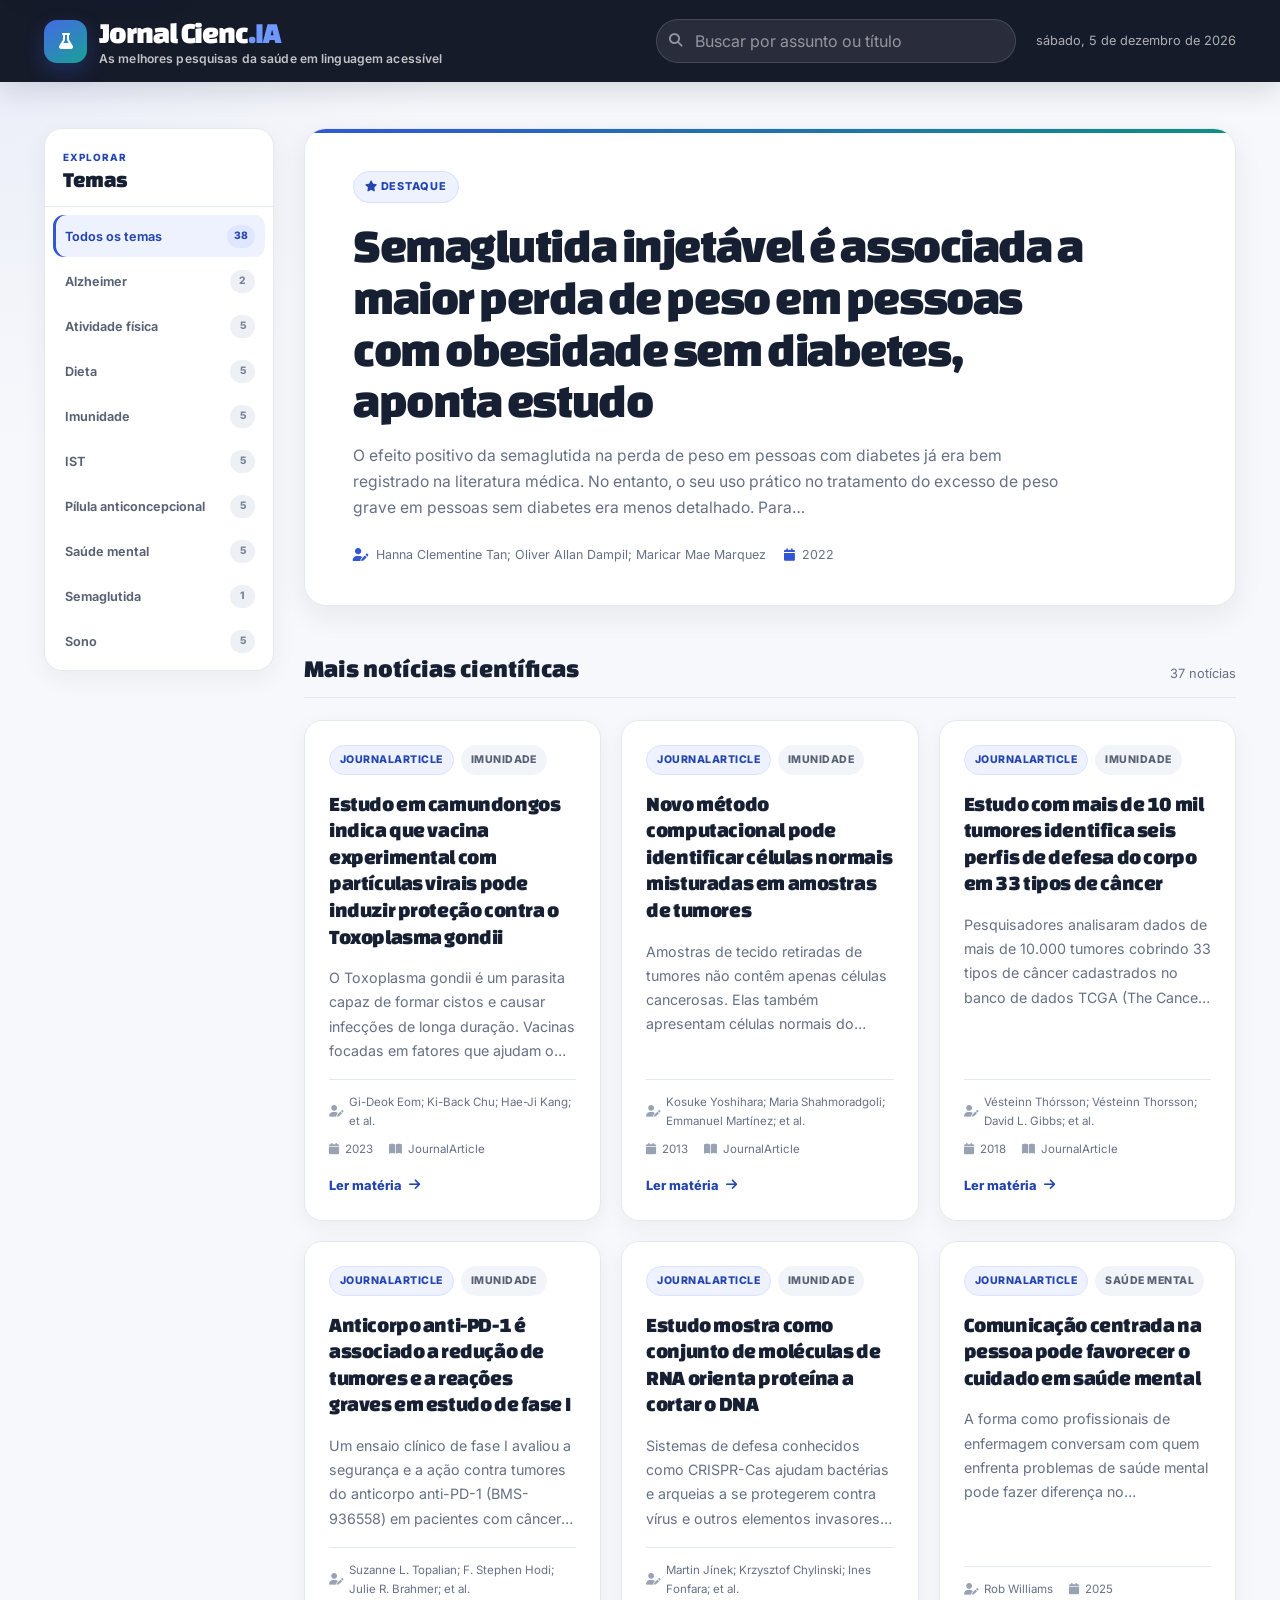
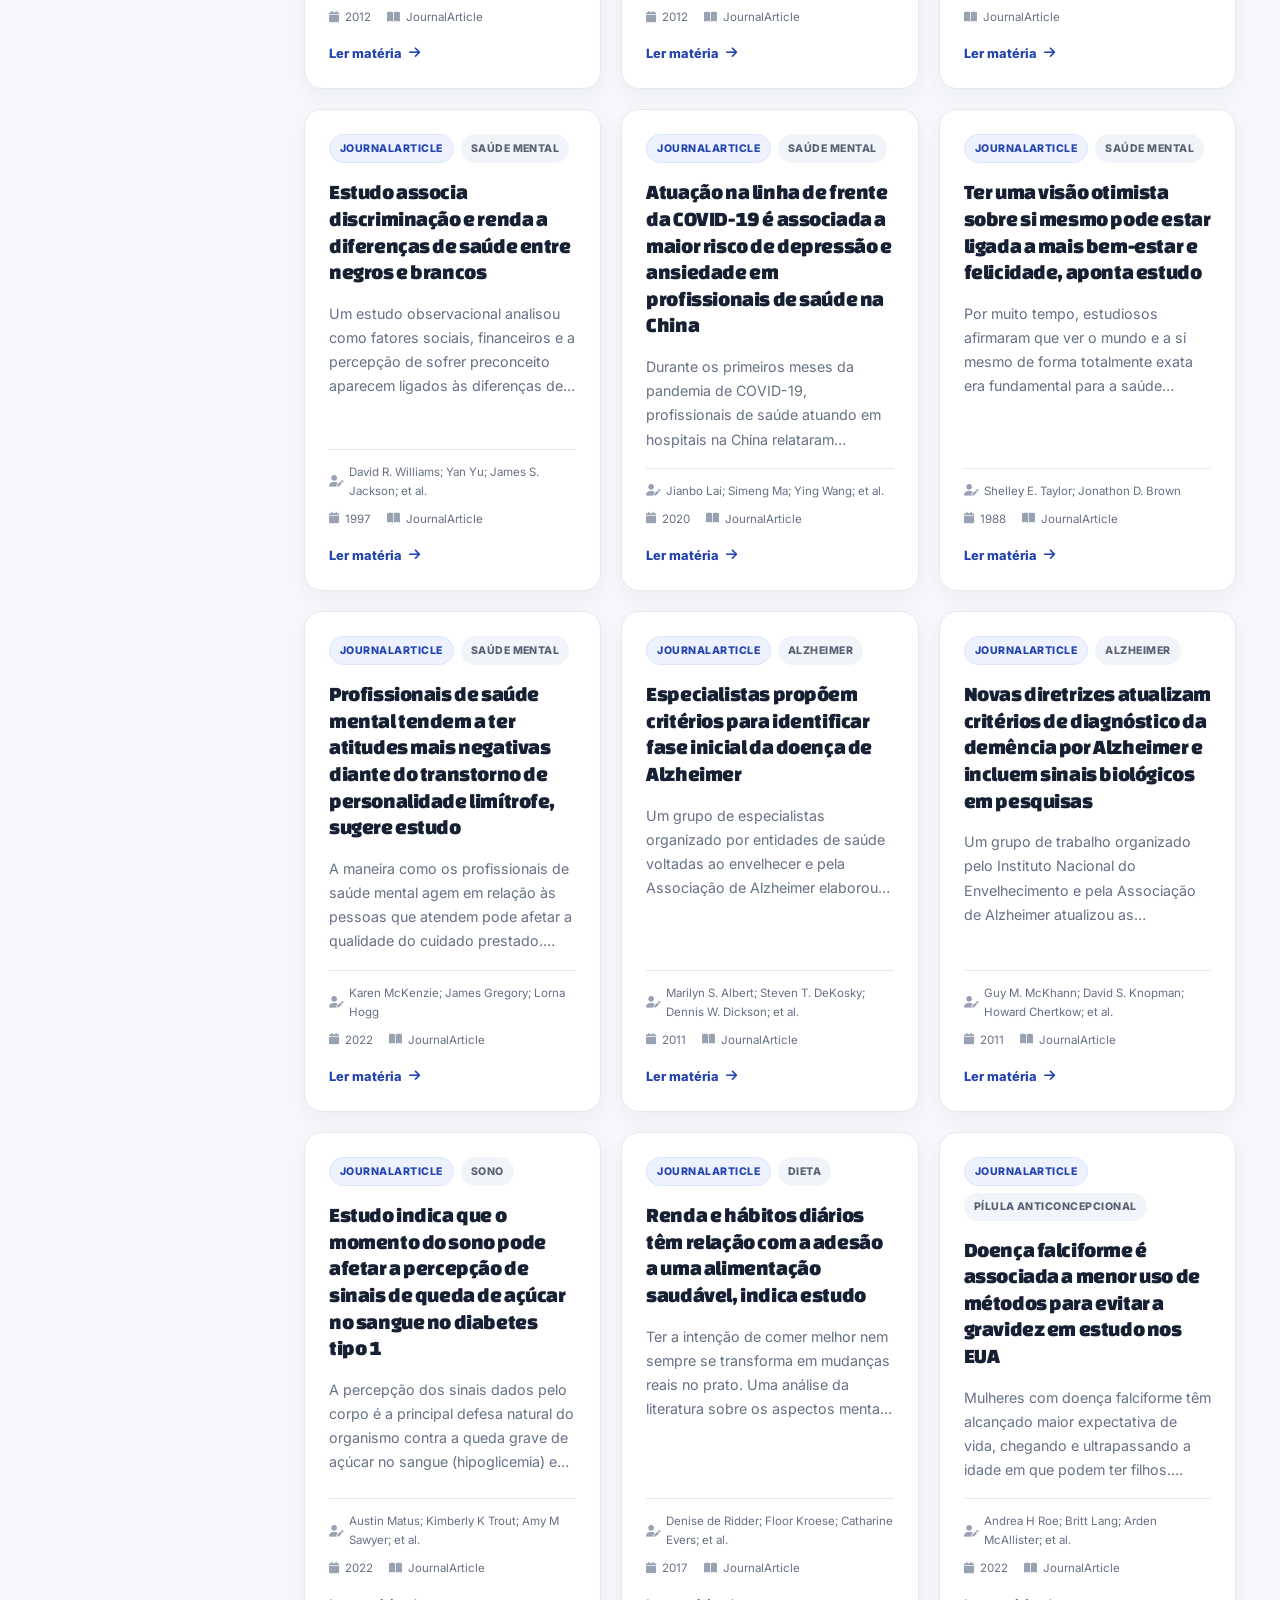
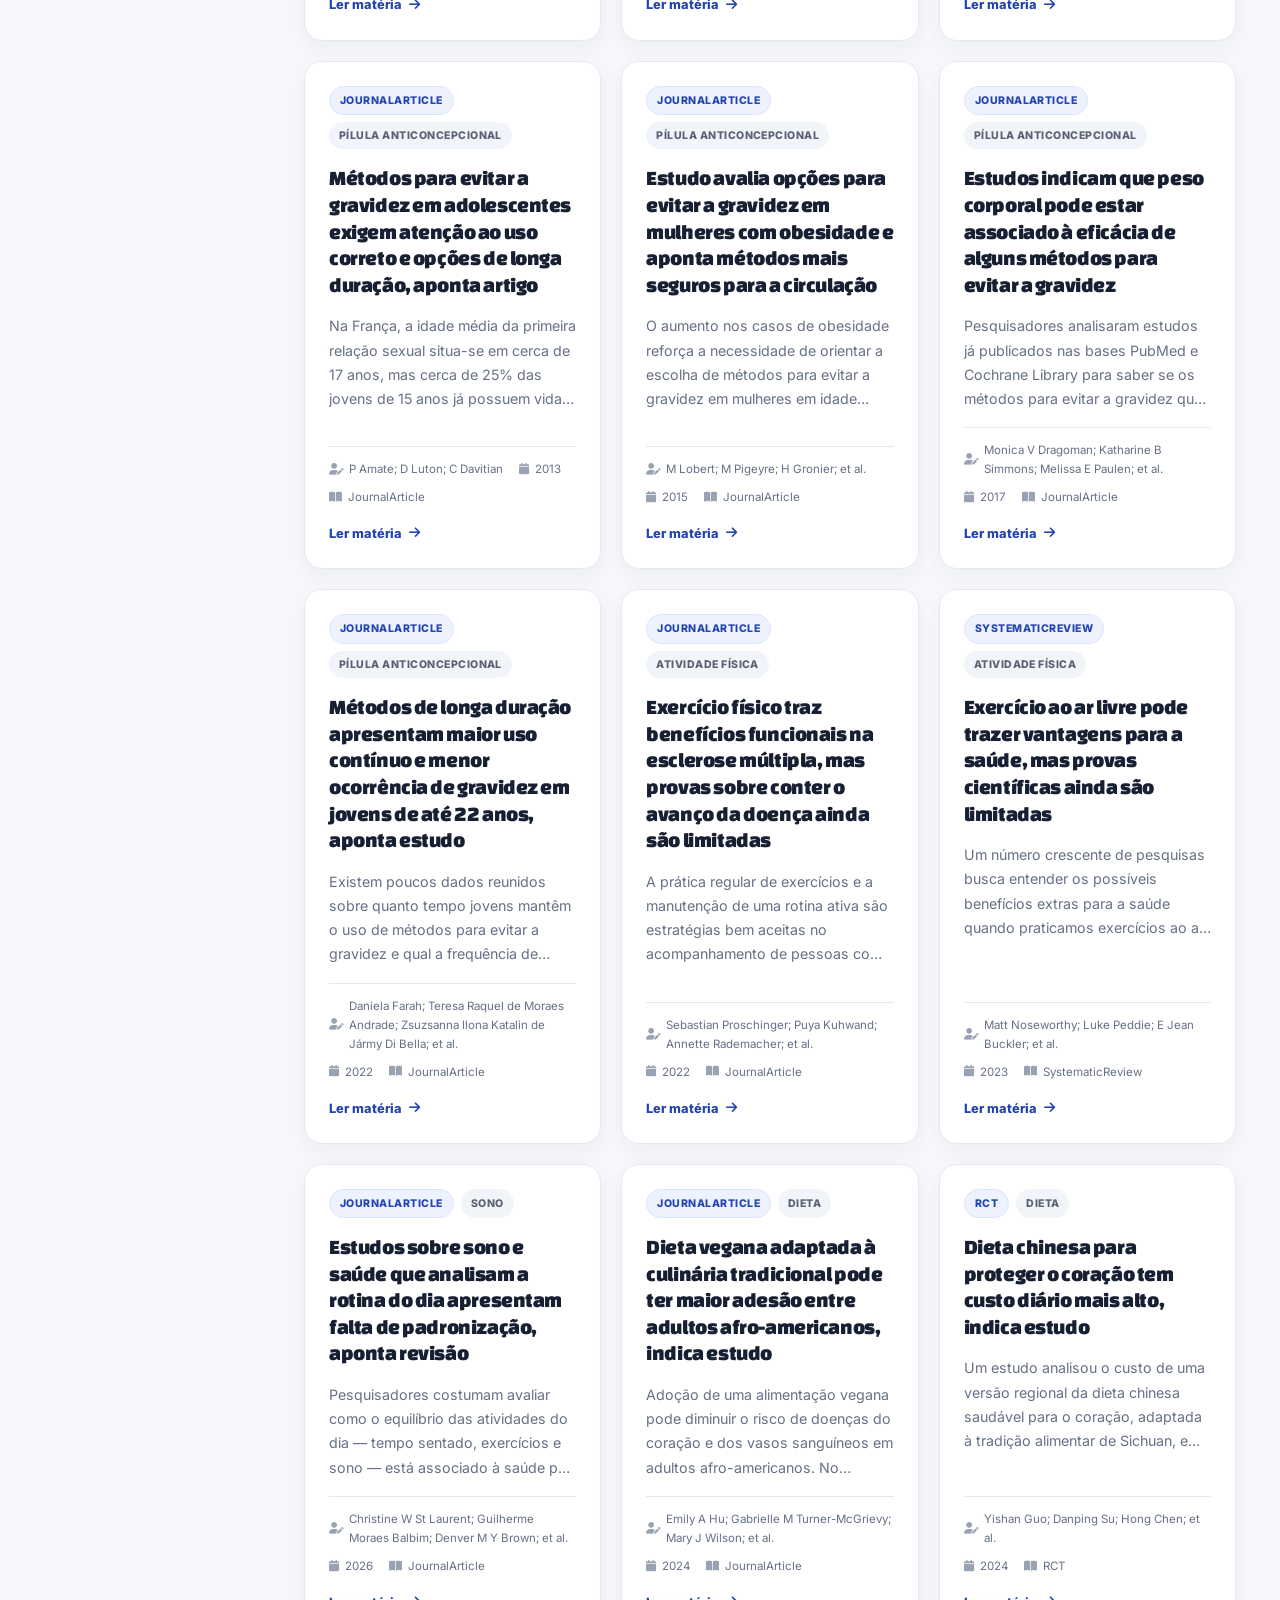
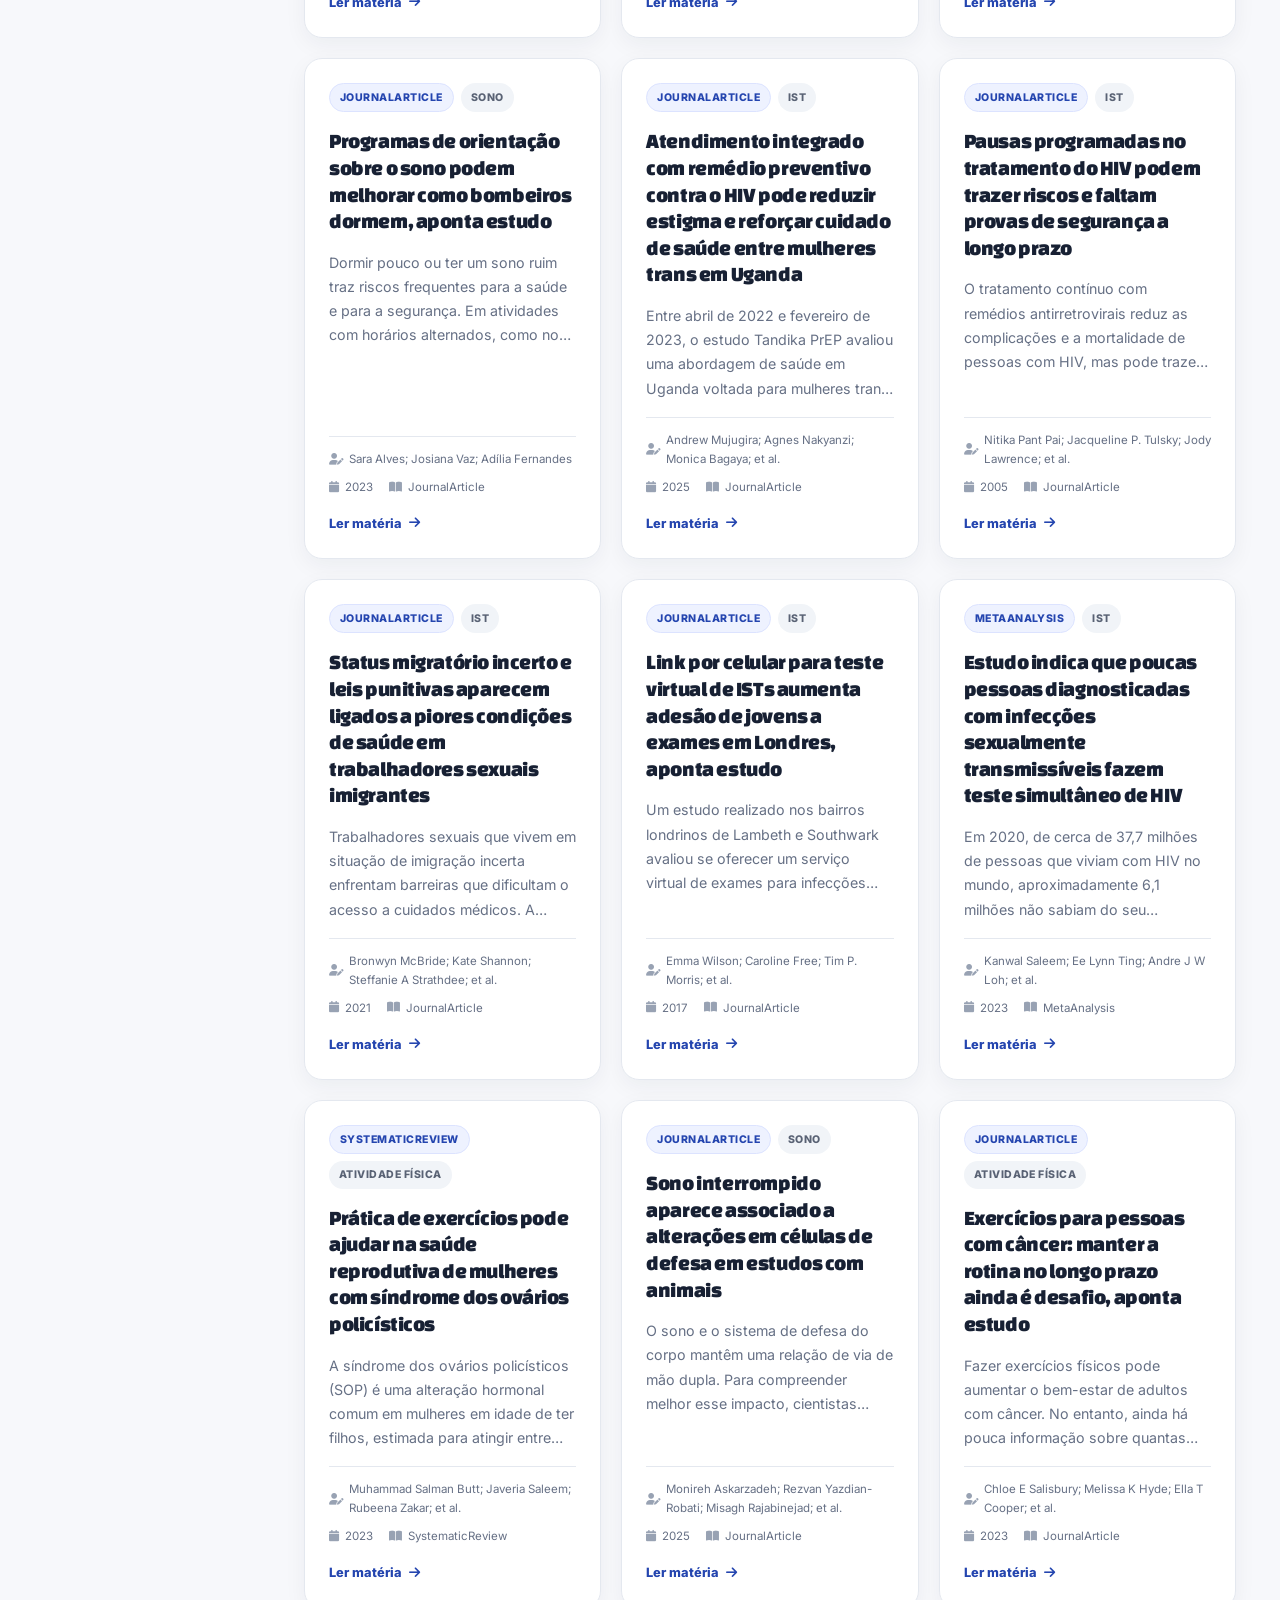
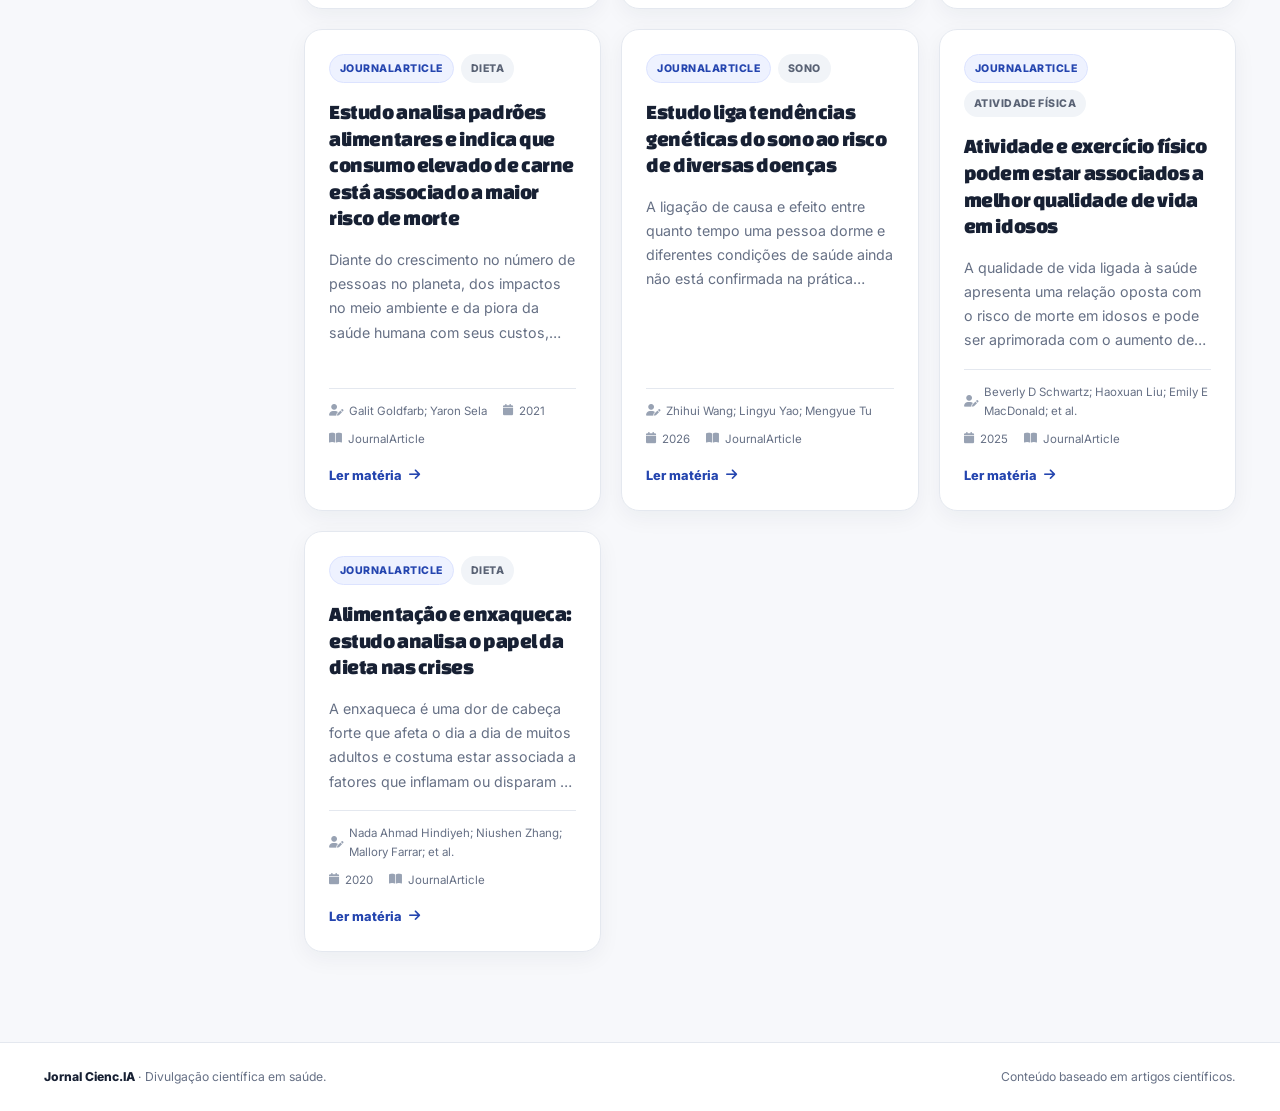
==== commit 39e421ef: "feat: atualiza pipeline editorial, coleta e fallback de tradução" ====
--- a/index.html
+++ b/index.html
@@ -1,1787 +1,82 @@
-<!DOCTYPE html>
+<!doctype html>
 <html lang="pt-BR">
 <head>
-  <meta charset="utf-8"/>
-  <meta name="viewport" content="width=device-width, initial-scale=1"/>
-  <title>Jornal Cienc.IA — Ciência em saúde, clara e fiel à evidência</title>
-  
-  <link rel="preconnect" href="https://fonts.googleapis.com"/>
-  <link href="https://fonts.googleapis.com/css2?family=DM+Serif+Display:ital@0;1&family=Fraunces:opsz,wght@9..144,600;9..144,700&family=Inter:wght@400;500;600;700&family=JetBrains+Mono:wght@400;500&display=swap" rel="stylesheet"/>
-  <link rel="stylesheet" href="https://cdnjs.cloudflare.com/ajax/libs/font-awesome/6.4.0/css/all.min.css"/>
-
-  <style>
-    :root {
-      --ink:        #0f0f1a;
-      --ink-muted:  #5c5c78;
-      --paper:      #f7f6f3;
-      --card:       #ffffff;
-      --accent:     #2563eb;
-      --accent-soft:#eff6ff;
-      --teal:       #0d9488;
-      --teal-soft:  #f0fdfa;
-      --rule:       #e4e2dd;
-      --tag-bg:     #f1f0ec;
-      --radius:     12px;
-      --shadow:     0 4px 20px rgba(15,15,26,0.06);
-    }
-
-    *, *::before, *::after { box-sizing: border-box; margin: 0; padding: 0; }
-
-    body {
-      font-family: 'Inter', system-ui, sans-serif;
-      background: var(--paper);
-      color: var(--ink);
-      line-height: 1.65;
-      -webkit-font-smoothing: antialiased;
-    }
-
-    header {
-      background: var(--ink);
-      color: #fff;
-      padding: 0 24px;
-      position: sticky;
-      top: 0;
-      z-index: 80;
-      box-shadow: 0 4px 12px rgba(0,0,0,0.15);
-    }
-
-    .header-inner {
-      max-width: 1140px;
-      margin: 0 auto;
-      display: flex;
-      align-items: center;
-      justify-content: space-between;
-      padding: 18px 0;
-      border-bottom: 1px solid rgba(255,255,255,0.08);
-    }
-
-    .logo-nome {
-      font-family: 'DM Serif Display', serif;
-      font-size: 1.8rem;
-      color: #fff;
-    }
-
-    .logo-tagline {
-      font-size: 0.75rem;
-      color: rgba(255,255,255,0.55);
-      letter-spacing: 0.08em;
-      text-transform: uppercase;
-      font-weight: 500;
-    }
-
-    .temas-bar {
-      background: #151528;
-      padding: 10px 24px;
-    }
-
-    .temas-inner {
-      max-width: 1140px;
-      margin: 0 auto;
-      display: flex;
-      align-items: center;
-      justify-content: space-between;
-      gap: 16px;
-      flex-wrap: wrap;
-    }
-
-    .botoes-temas {
-      display: flex;
-      gap: 8px;
-      overflow-x: auto;
-      scrollbar-width: none;
-      padding: 4px 0;
-    }
-
-    .tema-btn {
-      background: transparent;
-      border: 1px solid rgba(255,255,255,0.18);
-      color: rgba(255,255,255,0.75);
-      padding: 6px 16px;
-      border-radius: 20px;
-      font-size: 0.8rem;
-      font-weight: 500;
-      cursor: pointer;
-      white-space: nowrap;
-      transition: all 0.2s;
-    }
-
-    .tema-btn:hover, .tema-btn.ativo {
-      background: var(--accent);
-      border-color: var(--accent);
-      color: #fff;
-    }
-
-    .busca-box {
-      position: relative;
-      min-width: 240px;
-    }
-
-    .busca-box input {
-      width: 100%;
-      background: rgba(255,255,255,0.1);
-      border: 1px solid rgba(255,255,255,0.15);
-      padding: 7px 14px 7px 34px;
-      border-radius: 20px;
-      color: #fff;
-      font-size: 0.82rem;
-      outline: none;
-    }
-
-    .busca-box input::placeholder { color: rgba(255,255,255,0.45); }
-    .busca-box i {
-      position: absolute;
-      left: 12px;
-      top: 50%;
-      transform: translateY(-50%);
-      color: rgba(255,255,255,0.45);
-      font-size: 0.8rem;
-    }
-
-    .main {
-      max-width: 1140px;
-      margin: 0 auto;
-      padding: 40px 24px 80px;
-    }
-
-    /* CARDS */
-    .destaque {
-      display: grid;
-      grid-template-columns: 1fr 320px;
-      background: var(--card);
-      border-radius: var(--radius);
-      border: 1px solid var(--rule);
-      box-shadow: var(--shadow);
-      margin-bottom: 44px;
-      overflow: hidden;
-      cursor: pointer;
-      transition: transform 0.2s, box-shadow 0.2s;
-    }
-
-    .destaque:hover {
-      transform: translateY(-3px);
-      box-shadow: 0 12px 36px rgba(15,15,26,0.10);
-    }
-
-    .destaque-conteudo {
-      padding: 36px 40px;
-      display: flex;
-      flex-direction: column;
-      justify-content: center;
-    }
-
-    .destaque-label {
-      align-self: flex-start;
-      background: var(--accent);
-      color: #fff;
-      font-size: 0.7rem;
-      font-weight: 700;
-      text-transform: uppercase;
-      padding: 4px 12px;
-      border-radius: 20px;
-      margin-bottom: 16px;
-    }
-
-    .destaque-manchete {
-      font-family: 'DM Serif Display', serif;
-      font-size: 1.95rem;
-      line-height: 1.25;
-      color: var(--ink);
-      margin-bottom: 16px;
-    }
-
-    .destaque-resumo {
-      font-size: 0.98rem;
-      color: var(--ink-muted);
-      margin-bottom: 24px;
-      line-height: 1.7;
-    }
-
-    .destaque-visual {
-      background: linear-gradient(135deg, #1e1e38 0%, #2563eb 60%, #0d9488 100%);
-      display: flex;
-      flex-direction: column;
-      align-items: center;
-      justify-content: center;
-      padding: 24px;
-      color: #fff;
-    }
-
-    .secao-titulo {
-      font-family: 'DM Serif Display', serif;
-      font-size: 1.4rem;
-      color: var(--ink);
-      padding-bottom: 12px;
-      border-bottom: 2px solid var(--ink);
-      margin-bottom: 28px;
-    }
-
-    .grade {
-      display: grid;
-      grid-template-columns: repeat(auto-fill, minmax(320px, 1fr));
-      gap: 24px;
-    }
-
-    .card {
-      background: var(--card);
-      border: 1px solid var(--rule);
-      border-radius: var(--radius);
-      padding: 24px;
-      cursor: pointer;
-      transition: all 0.2s ease;
-      box-shadow: var(--shadow);
-      display: flex;
-      flex-direction: column;
-      justify-content: space-between;
-      gap: 16px;
-    }
-
-    .card:hover {
-      box-shadow: 0 10px 30px rgba(15,15,26,0.11);
-      transform: translateY(-4px);
-    }
-
-    .card-tags { display: flex; gap: 6px; flex-wrap: wrap; }
-    .tag {
-      display: inline-flex;
-      align-items: center;
-      background: var(--tag-bg);
-      color: var(--ink-muted);
-      font-size: 0.7rem;
-      font-weight: 600;
-      padding: 5px 11px;
-      border-radius: 999px;
-      line-height: 1.25;
-      text-transform: uppercase;
-    }
-    .tag-evidencia {
-      display: inline-flex;
-      align-items: center;
-      max-width: 100%;
-      background: #eaf2ff;
-      color: #1d4ed8;
-      border: 1px solid #c9dcff;
-      border-radius: 999px;
-      padding: 5px 12px;
-      line-height: 1.25;
-      white-space: normal;
-      box-decoration-break: clone;
-      -webkit-box-decoration-break: clone;
-    }
-
-    .card-manchete {
-      font-family: 'DM Serif Display', serif;
-      font-size: 1.15rem;
-      line-height: 1.35;
-    }
-
-    .card-footer {
-      border-top: 1px solid var(--rule);
-      padding-top: 12px;
-      display: flex;
-      justify-content: space-between;
-      font-size: 0.78rem;
-      color: var(--ink-muted);
-    }
-
-    /* ── NOVO MODAL EM TELA CHEIA (FULLSCREEN READER) ────────── */
-    .modal-fullscreen-overlay {
-      display: none;
-      position: fixed;
-      inset: 0;
-      background: var(--paper);
-      z-index: 200;
-      overflow-y: auto;
-      animation: modalFadeIn 0.25s ease-out;
-    }
-
-    .modal-fullscreen-overlay.aberto { display: block; }
-
-    @keyframes modalFadeIn {
-      from { opacity: 0; transform: scale(0.98); }
-      to { opacity: 1; transform: scale(1); }
-    }
-
-    .modal-fullscreen-container {
-      max-width: 860px;
-      margin: 0 auto;
-      padding: 40px 24px 100px;
-      position: relative;
-    }
-
-    .modal-fechar-topo {
-      position: sticky;
-      top: 20px;
-      display: flex;
-      justify-content: flex-end;
-      z-index: 210;
-      margin-bottom: -40px;
-    }
-
-    .btn-fechar-modal {
-      background: var(--ink);
-      color: #fff;
-      border: none;
-      padding: 10px 20px;
-      border-radius: 30px;
-      font-size: 0.9rem;
-      font-weight: 600;
-      cursor: pointer;
-      box-shadow: 0 4px 16px rgba(0,0,0,0.2);
-      transition: transform 0.15s;
-    }
-
-    .btn-fechar-modal:hover { transform: scale(1.05); }
-
-    .noticia-header {
-      margin-top: 20px;
-      margin-bottom: 32px;
-      border-bottom: 1px solid var(--rule);
-      padding-bottom: 24px;
-    }
-
-    .noticia-manchete-titulo {
-      font-family: 'DM Serif Display', serif;
-      font-size: 2.5rem;
-      line-height: 1.2;
-      color: var(--ink);
-      margin-bottom: 20px;
-    }
-
-    .noticia-meta-bar {
-      display: flex;
-      flex-wrap: wrap;
-      gap: 16px;
-      font-size: 0.88rem;
-      color: var(--ink-muted);
-    }
-
-    /* ABAS DE NÍVEIS DE LEITURA */
-    .abas-navegacao {
-      display: flex;
-      border-bottom: 2px solid var(--rule);
-      gap: 12px;
-      margin-bottom: 24px;
-    }
-
-    .aba-btn {
-      background: transparent;
-      border: none;
-      padding: 12px 20px;
-      font-size: 0.95rem;
-      font-weight: 600;
-      color: var(--ink-muted);
-      cursor: pointer;
-      position: relative;
-      bottom: -2px;
-    }
-
-    .aba-btn.ativa {
-      color: var(--accent);
-      border-bottom: 3px solid var(--accent);
-    }
-
-    .aba-conteudo { display: none; }
-    .aba-conteudo.ativa { display: block; }
-
-    .nivel-caixa {
-      border-radius: var(--radius);
-      padding: 32px;
-      line-height: 1.8;
-      font-size: 1.1rem;
-      box-shadow: var(--shadow);
-    }
-
-    .caixa-leve  { background: #ffffff; border-left: 6px solid var(--accent); }
-    .caixa-forte { background: #ffffff; border-left: 6px solid var(--teal); }
-    .caixa-orig  { background: #ffffff; border: 1px solid var(--rule); font-size: 0.98rem; }
-
-    .btn-audio {
-      display: inline-flex;
-      align-items: center;
-      gap: 8px;
-      background: var(--ink);
-      color: #fff;
-      border: none;
-      padding: 10px 22px;
-      border-radius: 20px;
-      font-size: 0.85rem;
-      font-weight: 600;
-      cursor: pointer;
-      margin-top: 20px;
-    }
-
-    .btn-audio.tocando { background: #ef4444; }
-
-    /* ESTRUTURA EDITORIAL — LEITURA FACILITADA E RESUMO CIENTÍFICO */
-    .facilitada-intro {
-      margin-bottom: 18px;
-      color: var(--ink-muted);
-      font-size: 0.92rem;
-      line-height: 1.65;
-    }
-
-    .facilitada-grid {
-      display: grid;
-      grid-template-columns: repeat(2, minmax(0, 1fr));
-      gap: 16px;
-    }
-
-    .facilitada-card {
-      background: #fff;
-      border: 1px solid var(--rule);
-      border-radius: 16px;
-      padding: 22px 22px 24px;
-      box-shadow: 0 7px 24px rgba(16, 24, 40, 0.055);
-      position: relative;
-      overflow: hidden;
-    }
-
-    .facilitada-card::before {
-      content: "";
-      position: absolute;
-      top: 0;
-      left: 0;
-      right: 0;
-      height: 3px;
-      background: var(--accent);
-      opacity: 0.9;
-    }
-
-    .facilitada-card:nth-child(2)::before,
-    .facilitada-card:nth-child(4)::before {
-      background: var(--teal);
-    }
-
-    .facilitada-card-topo {
-      display: flex;
-      align-items: center;
-      gap: 10px;
-      margin-bottom: 12px;
-    }
-
-    .facilitada-numero {
-      width: 28px;
-      height: 28px;
-      border-radius: 9px;
-      display: inline-flex;
-      align-items: center;
-      justify-content: center;
-      background: var(--accent-soft);
-      color: var(--accent-dark);
-      font-size: 0.7rem;
-      font-weight: 800;
-      letter-spacing: 0.04em;
-      flex: 0 0 auto;
-    }
-
-    .facilitada-card h3 {
-      margin: 0;
-      font-family: 'Inter', system-ui, sans-serif;
-      font-size: 1rem;
-      line-height: 1.3;
-      color: var(--ink);
-      letter-spacing: -0.01em;
-    }
-
-    .facilitada-card p {
-      margin: 0 0 12px;
-      color: var(--ink-muted);
-      font-size: 0.94rem;
-      line-height: 1.76;
-    }
-
-    .facilitada-card p:last-child { margin-bottom: 0; }
-
-    .resumo-cientifico-texto p {
-      margin: 0 0 14px;
-    }
-
-    .resumo-cientifico-texto p:last-child {
-      margin-bottom: 0;
-    }
-
-    .resumo-cientifico-card {
-      background: #fff;
-      border: 1px solid var(--rule);
-      border-radius: 16px;
-      box-shadow: 0 7px 24px rgba(16, 24, 40, 0.055);
-      overflow: hidden;
-    }
-
-    .resumo-cientifico-topo {
-      padding: 20px 24px 18px;
-      border-bottom: 1px solid var(--rule);
-      background: linear-gradient(135deg, #f8faff 0%, #f4f7ff 100%);
-      display: flex;
-      align-items: flex-start;
-      gap: 13px;
-    }
-
-    .resumo-cientifico-icone {
-      width: 38px;
-      height: 38px;
-      border-radius: 11px;
-      display: inline-flex;
-      align-items: center;
-      justify-content: center;
-      background: var(--accent-soft);
-      color: var(--accent);
-      flex: 0 0 auto;
-    }
-
-    .resumo-cientifico-topo h3 {
-      margin: 0 0 3px;
-      font-family: 'Inter', system-ui, sans-serif;
-      font-size: 1.02rem;
-      color: var(--ink);
-    }
-
-    .resumo-cientifico-topo p {
-      margin: 0;
-      font-size: 0.8rem;
-      color: var(--ink-muted);
-    }
-
-    .resumo-cientifico-texto {
-      padding: 22px;
-      color: #344054;
-      font-size: 0.98rem;
-      line-height: 1.78;
-    }
-
-    .resumo-secoes {
-      display: grid;
-      grid-template-columns: 1fr;
-      gap: 12px;
-    }
-
-    .resumo-secao {
-      background: #fff;
-      border: 1px solid var(--rule);
-      border-left: 4px solid var(--accent);
-      border-radius: 12px;
-      padding: 18px 20px;
-    }
-
-    .resumo-secao:nth-child(even) {
-      border-left-color: var(--teal);
-    }
-
-    .resumo-secao-titulo {
-      display: flex;
-      align-items: center;
-      gap: 9px;
-      margin-bottom: 8px;
-      font-size: 0.92rem;
-      font-weight: 700;
-      color: var(--ink);
-    }
-
-    .resumo-secao-icone {
-      width: 26px;
-      height: 26px;
-      border-radius: 8px;
-      display: inline-flex;
-      align-items: center;
-      justify-content: center;
-      background: var(--accent-soft);
-      color: var(--accent-dark);
-      font-size: 0.72rem;
-      flex: 0 0 auto;
-    }
-
-    .resumo-secao p {
-      margin: 0;
-      color: var(--ink-muted);
-      line-height: 1.75;
-    }
-
-    @media (max-width: 700px) {
-      .facilitada-grid { grid-template-columns: 1fr; }
-      .facilitada-card { padding: 20px; }
-      .resumo-cientifico-topo, .resumo-cientifico-texto { padding-left: 20px; padding-right: 20px; }
-    }
-
-    .metricas-painel-tcc {
-      display: grid;
-      grid-template-columns: repeat(auto-fit, minmax(140px, 1fr));
-      gap: 12px;
-      background: #ffffff;
-      padding: 20px;
-      border-radius: var(--radius);
-      border: 1px solid var(--rule);
-      margin-top: 32px;
-    }
-
-    .metrica-card { display: flex; flex-direction: column; }
-    .metrica-val { font-size: 1.2rem; font-weight: 700; color: var(--ink); }
-    .metrica-lbl { font-size: 0.72rem; color: var(--ink-muted); text-transform: uppercase; }
-
-    .jargoes-box { display: flex; flex-wrap: wrap; gap: 6px; margin-top: 8px; }
-    .jargao-chip {
-      background: #e2e8f0;
-      color: #334155;
-      font-size: 0.78rem;
-      padding: 4px 12px;
-      border-radius: 4px;
-      font-family: 'JetBrains Mono', monospace;
-    }
-
-    .botoes-links-artigo {
-      display: flex;
-      gap: 12px;
-      flex-wrap: wrap;
-      margin-top: 28px;
-    }
-
-    .btn-link {
-      display: inline-flex;
-      align-items: center;
-      gap: 8px;
-      padding: 12px 22px;
-      border-radius: 8px;
-      font-size: 0.9rem;
-      font-weight: 600;
-      text-decoration: none;
-    }
-
-    .btn-doi { background: var(--ink); color: #fff; }
-    .btn-pdf { background: #16a34a; color: #fff; }
-
-    .vazio { text-align: center; padding: 80px 20px; color: var(--ink-muted); }
-
-    /* ── REFINAMENTO VISUAL / IDENTIDADE EDITORIAL ───────────────── */
-    :root {
-      --ink: #111827;
-      --ink-strong: #0b1020;
-      --ink-muted: #667085;
-      --paper: #f6f8fb;
-      --card: rgba(255,255,255,0.96);
-      --accent: #3157d5;
-      --accent-dark: #2544aa;
-      --accent-soft: #eef2ff;
-      --teal: #0f8f83;
-      --teal-soft: #ecfdf8;
-      --rule: #e6eaf0;
-      --tag-bg: #f2f4f7;
-      --radius: 18px;
-      --radius-sm: 12px;
-      --shadow: 0 8px 28px rgba(16,24,40,0.065);
-      --shadow-hover: 0 18px 48px rgba(16,24,40,0.12);
-    }
-
-    html { scroll-behavior: smooth; }
-
-    body {
-      min-height: 100vh;
-      background:
-        radial-gradient(circle at top left, rgba(49,87,213,0.07), transparent 30%),
-        linear-gradient(180deg, #fbfcfe 0, var(--paper) 360px);
-      letter-spacing: -0.01em;
-    }
-
-    button, input, a { font: inherit; }
-    button:focus-visible, input:focus-visible, a:focus-visible {
-      outline: 3px solid rgba(49,87,213,0.24);
-      outline-offset: 3px;
-    }
-
-    header {
-      background: rgba(11,16,32,0.96);
-      backdrop-filter: blur(18px);
-      -webkit-backdrop-filter: blur(18px);
-      border-bottom: 1px solid rgba(255,255,255,0.06);
-      box-shadow: 0 8px 30px rgba(11,16,32,0.16);
-    }
-
-    .header-inner {
-      min-height: 86px;
-      padding: 15px 0;
-      border-bottom: 0;
-      gap: 28px;
-    }
-
-    .logo-area {
-      display: grid;
-      grid-template-columns: 44px auto;
-      grid-template-areas: "mark name" "mark tagline";
-      column-gap: 13px;
-      align-items: center;
-    }
-
-    .brand-mark {
-      grid-area: mark;
-      width: 44px;
-      height: 44px;
-      border-radius: 13px;
-      display: grid;
-      place-items: center;
-      background: linear-gradient(145deg, #4669e8, #18a294);
-      box-shadow: 0 8px 22px rgba(49,87,213,0.30);
-      font-size: 1.05rem;
-      color: #fff;
-    }
-
-    .logo-nome {
-      grid-area: name;
-      font-size: 1.82rem;
-      line-height: 1;
-      letter-spacing: -0.025em;
-    }
-
-    .logo-tagline {
-      grid-area: tagline;
-      margin-top: 6px;
-      font-size: 0.68rem;
-      letter-spacing: 0.11em;
-      color: rgba(255,255,255,0.58);
-    }
-
-    .header-right {
-      color: rgba(255,255,255,0.68);
-      font-size: 0.79rem;
-      font-weight: 500;
-      text-transform: capitalize;
-      white-space: nowrap;
-    }
-
-    .temas-bar {
-      background: rgba(255,255,255,0.045);
-      border-top: 1px solid rgba(255,255,255,0.04);
-      padding: 9px 24px 11px;
-    }
-
-    .temas-inner { gap: 20px; }
-    .botoes-temas { gap: 7px; }
-
-    .tema-btn {
-      border-color: rgba(255,255,255,0.12);
-      color: rgba(255,255,255,0.70);
-      padding: 7px 14px;
-      border-radius: 999px;
-      font-size: 0.76rem;
-      letter-spacing: 0.01em;
-    }
-
-    .tema-btn:hover {
-      background: rgba(255,255,255,0.08);
-      border-color: rgba(255,255,255,0.20);
-      color: #fff;
-    }
-
-    .tema-btn.ativo, .tema-btn.ativo:hover {
-      background: #fff;
-      border-color: #fff;
-      color: var(--ink-strong);
-      box-shadow: 0 4px 14px rgba(0,0,0,0.12);
-    }
-
-    .busca-box { min-width: 275px; }
-    .busca-box input {
-      background: rgba(255,255,255,0.07);
-      border-color: rgba(255,255,255,0.12);
-      padding: 9px 16px 9px 38px;
-      transition: background .2s, border-color .2s, box-shadow .2s;
-    }
-    .busca-box input:focus {
-      background: rgba(255,255,255,0.11);
-      border-color: rgba(255,255,255,0.28);
-      box-shadow: 0 0 0 4px rgba(255,255,255,0.05);
-    }
-
-    .main {
-      max-width: 1180px;
-      padding: 48px 24px 92px;
-    }
-
-    .destaque {
-      grid-template-columns: minmax(0, 1.45fr) minmax(270px, 0.55fr);
-      min-height: 350px;
-      border-color: rgba(17,24,39,0.07);
-      box-shadow: 0 16px 44px rgba(16,24,40,0.08);
-      margin-bottom: 50px;
-    }
-
-    .destaque:hover {
-      transform: translateY(-4px);
-      box-shadow: var(--shadow-hover);
-    }
-
-    .destaque-conteudo { padding: 48px 50px; }
-
-    .destaque-label {
-      background: var(--accent-soft);
-      color: var(--accent-dark);
-      border: 1px solid #d9e0ff;
-      font-size: 0.68rem;
-      letter-spacing: .07em;
-      padding: 6px 11px;
-      margin-bottom: 19px;
-    }
-
-    .destaque-manchete {
-      max-width: 760px;
-      font-size: clamp(2rem, 4vw, 3.15rem);
-      line-height: 1.06;
-      letter-spacing: -0.025em;
-      margin-bottom: 20px;
-    }
-
-    .destaque-resumo {
-      max-width: 730px;
-      font-size: 1rem;
-      line-height: 1.75;
-      margin-bottom: 28px;
-    }
-
-    .destaque-meta {
-      display: flex;
-      align-items: center;
-      flex-wrap: wrap;
-      gap: 10px 18px;
-      color: var(--ink-muted);
-      font-size: 0.79rem;
-      font-weight: 500;
-    }
-    .destaque-meta span { display: inline-flex; align-items: center; gap: 7px; }
-    .destaque-meta i { color: var(--accent); }
-
-    .destaque-visual {
-      position: relative;
-      overflow: hidden;
-      isolation: isolate;
-      background: linear-gradient(145deg, #111a3a 0%, #3157d5 58%, #0f8f83 100%);
-    }
-    .destaque-visual::before, .destaque-visual::after {
-      content: "";
-      position: absolute;
-      border-radius: 50%;
-      background: rgba(255,255,255,0.09);
-      z-index: -1;
-    }
-    .destaque-visual::before { width: 240px; height: 240px; top: -70px; right: -80px; }
-    .destaque-visual::after { width: 190px; height: 190px; bottom: -80px; left: -70px; }
-    .destaque-icone {
-      font-size: 4.5rem;
-      margin-bottom: 22px;
-      filter: drop-shadow(0 12px 24px rgba(0,0,0,0.18));
-    }
-
-    .secao-titulo {
-      display: flex;
-      align-items: flex-end;
-      justify-content: space-between;
-      gap: 24px;
-      font-size: 1.6rem;
-      border-bottom: 1px solid var(--rule);
-      padding-bottom: 14px;
-      margin-bottom: 25px;
-      letter-spacing: -0.018em;
-    }
-    .secao-titulo::after {
-      content: "";
-      position: absolute;
-    }
-
-    .grade {
-      grid-template-columns: repeat(auto-fill, minmax(300px, 1fr));
-      gap: 20px;
-    }
-
-    .card {
-      min-height: 320px;
-      padding: 25px;
-      border-color: rgba(17,24,39,0.07);
-      box-shadow: 0 7px 22px rgba(16,24,40,0.055);
-      overflow: hidden;
-      position: relative;
-    }
-    .card::before {
-      content: "";
-      position: absolute;
-      inset: 0 0 auto 0;
-      height: 3px;
-      background: linear-gradient(90deg, var(--accent), var(--teal));
-      opacity: 0;
-      transition: opacity .2s;
-    }
-    .card:hover {
-      box-shadow: var(--shadow-hover);
-      transform: translateY(-5px);
-      border-color: rgba(49,87,213,0.15);
-    }
-    .card:hover::before { opacity: 1; }
-
-    .card-tags { gap: 7px; }
-    .tag {
-      font-size: 0.65rem;
-      letter-spacing: .045em;
-      padding: 5px 9px;
-      border: 1px solid transparent;
-    }
-    .tag-evidencia {
-      background: var(--accent-soft);
-      color: var(--accent-dark);
-      border-color: #dbe2ff;
-    }
-
-    .card-manchete {
-      font-size: 1.32rem;
-      line-height: 1.28;
-      letter-spacing: -0.018em;
-    }
-    .card-resumo-curto {
-      color: var(--ink-muted);
-      line-height: 1.68;
-      font-size: 0.89rem;
-      display: -webkit-box;
-      -webkit-line-clamp: 4;
-      -webkit-box-orient: vertical;
-      overflow: hidden;
-    }
-    .card-footer {
-      gap: 10px;
-      flex-wrap: wrap;
-      font-size: 0.72rem;
-      font-weight: 500;
-    }
-    .card-footer span { display: inline-flex; align-items: center; gap: 5px; }
-    .card-footer i { color: #98a2b3; }
-
-    .modal-fullscreen-overlay {
-      background:
-        radial-gradient(circle at 50% -20%, rgba(49,87,213,0.09), transparent 33%),
-        #f8fafc;
-    }
-    .modal-fullscreen-container { max-width: 940px; padding: 36px 28px 110px; }
-    .modal-fechar-topo { top: 18px; }
-    .btn-fechar-modal {
-      background: rgba(17,24,39,0.92);
-      backdrop-filter: blur(8px);
-      padding: 10px 17px;
-      font-size: .82rem;
-    }
-    .noticia-header {
-      background: #fff;
-      border: 1px solid var(--rule);
-      border-radius: var(--radius);
-      padding: 38px 40px 30px;
-      margin: 24px 0 26px;
-      box-shadow: var(--shadow);
-    }
-    .noticia-manchete-titulo {
-      max-width: 800px;
-      font-size: clamp(2.15rem, 5vw, 3.55rem);
-      line-height: 1.06;
-      letter-spacing: -0.03em;
-      margin-bottom: 24px;
-    }
-    .noticia-meta-bar {
-      padding-top: 18px;
-      border-top: 1px solid var(--rule);
-      gap: 10px 20px;
-      font-size: .82rem;
-    }
-    .noticia-meta-bar span { display: inline-flex; align-items: center; gap: 7px; }
-    .noticia-meta-bar i { color: var(--accent); }
-
-    .abas-navegacao {
-      gap: 6px;
-      padding: 6px;
-      background: #eef1f5;
-      border: 0;
-      border-radius: 14px;
-      margin-bottom: 18px;
-      overflow-x: auto;
-      scrollbar-width: none;
-    }
-    .aba-btn {
-      flex: 1;
-      min-width: max-content;
-      bottom: 0;
-      border-radius: 10px;
-      padding: 10px 14px;
-      font-size: .82rem;
-    }
-    .aba-btn.ativa {
-      background: #fff;
-      color: var(--accent-dark);
-      border-bottom: 0;
-      box-shadow: 0 3px 10px rgba(16,24,40,0.08);
-    }
-
-    .nivel-caixa {
-      padding: 36px 40px;
-      font-size: 1.03rem;
-      line-height: 1.9;
-      border: 1px solid var(--rule);
-      box-shadow: var(--shadow);
-    }
-    .caixa-leve { border-left: 4px solid var(--accent); }
-    .caixa-forte { border-left: 4px solid var(--teal); }
-    .caixa-orig { font-size: .96rem; }
-
-    .btn-audio {
-      border-radius: 10px;
-      padding: 10px 16px;
-      margin-top: 14px;
-      box-shadow: 0 5px 14px rgba(17,24,39,0.13);
-      transition: transform .18s, box-shadow .18s;
-    }
-    .btn-audio:hover { transform: translateY(-1px); box-shadow: 0 8px 18px rgba(17,24,39,0.18); }
-
-    .metricas-painel-tcc {
-      grid-template-columns: repeat(4, 1fr);
-      gap: 0;
-      padding: 0;
-      overflow: hidden;
-      box-shadow: var(--shadow);
-    }
-    .metrica-card { padding: 20px; min-height: 96px; justify-content: center; }
-    .metrica-card + .metrica-card { border-left: 1px solid var(--rule); }
-    .metrica-val { font-size: 1.32rem; line-height: 1.2; margin-bottom: 5px; }
-    .metrica-lbl { font-size: .64rem; letter-spacing: .055em; }
-
-    .jargao-chip {
-      background: #f2f4f7;
-      border: 1px solid #e4e7ec;
-      color: #475467;
-      border-radius: 8px;
-      font-size: .72rem;
-    }
-    .btn-link {
-      border-radius: 10px;
-      padding: 11px 17px;
-      transition: transform .18s, box-shadow .18s;
-    }
-    .btn-link:hover { transform: translateY(-2px); box-shadow: 0 8px 18px rgba(16,24,40,0.13); }
-    .btn-doi { background: var(--ink-strong); }
-    .btn-pdf { background: #168457; }
-
-    .vazio {
-      background: #fff;
-      border: 1px dashed #d0d5dd;
-      border-radius: var(--radius);
-      margin-top: 18px;
-    }
-    .vazio h2 { font-family: 'DM Serif Display', serif; color: var(--ink); margin-bottom: 7px; }
-    .vazio p { font-size: .9rem; }
-
-    .site-footer {
-      border-top: 1px solid var(--rule);
-      background: #fff;
-      color: var(--ink-muted);
-    }
-    .footer-inner {
-      max-width: 1180px;
-      margin: 0 auto;
-      padding: 24px;
-      display: flex;
-      justify-content: space-between;
-      align-items: center;
-      gap: 16px;
-      font-size: .76rem;
-    }
-    .footer-brand { font-weight: 700; color: var(--ink); }
-
-    @media (max-width: 900px) {
-      .destaque { grid-template-columns: 1fr; }
-      .destaque-visual { min-height: 170px; }
-      .destaque-conteudo { padding: 38px 34px; }
-      .metricas-painel-tcc { grid-template-columns: repeat(2, 1fr); }
-      .metrica-card:nth-child(3) { border-left: 0; border-top: 1px solid var(--rule); }
-      .metrica-card:nth-child(4) { border-top: 1px solid var(--rule); }
-    }
-
-    @media (max-width: 720px) {
-      header { position: relative; }
-      .header-inner { align-items: flex-start; }
-      .header-right { display: none; }
-      .logo-area { grid-template-columns: 38px auto; column-gap: 10px; }
-      .brand-mark { width: 38px; height: 38px; border-radius: 11px; }
-      .logo-nome { font-size: 1.5rem; }
-      .logo-tagline { font-size: .58rem; }
-      .temas-inner { display: block; }
-      .busca-box { min-width: 0; width: 100%; margin-top: 8px; }
-      .main { padding: 30px 16px 64px; }
-      .destaque { margin-bottom: 36px; }
-      .destaque-conteudo { padding: 31px 25px; }
-      .destaque-manchete { font-size: 2.05rem; }
-      .destaque-visual { min-height: 145px; }
-      .destaque-icone { font-size: 3.5rem; }
-      .secao-titulo { align-items: center; font-size: 1.4rem; }
-      .grade { grid-template-columns: 1fr; }
-      .card { min-height: 0; }
-      .modal-fullscreen-container { padding: 20px 14px 80px; }
-      .noticia-header { padding: 30px 22px 24px; margin-top: 18px; }
-      .noticia-manchete-titulo { font-size: 2.15rem; }
-      .nivel-caixa { padding: 27px 22px; font-size: .98rem; }
-      .footer-inner { align-items: flex-start; flex-direction: column; }
-    }
-
-    @media (max-width: 480px) {
-      .temas-bar { padding-left: 16px; padding-right: 16px; }
-      .header-inner { padding-left: 0; padding-right: 0; }
-      .destaque-meta { align-items: flex-start; flex-direction: column; gap: 7px; }
-      .card-footer { justify-content: flex-start; }
-      .metricas-painel-tcc { grid-template-columns: 1fr; }
-      .metrica-card + .metrica-card { border-left: 0; border-top: 1px solid var(--rule); }
-      .botoes-links-artigo { flex-direction: column; }
-      .btn-link { justify-content: center; }
-    }
-  
-    /* AJUSTES FINAIS DISCUTIDOS */
-    header {
-      padding: 0;
-    }
-
-    .header-inner {
-      max-width: 1188px;
-      margin: 0 auto;
-      padding: 15px 24px;
-    }
-
-    .logo-nome {
-      font-family: 'Fraunces', serif;
-      font-size: 2rem;
-      font-weight: 700;
-      letter-spacing: -0.03em;
-      color: #fff;
-    }
-
-    .logo-ia {
-      color: #3C75D6;
-    }
-
-    .temas-bar {
-      width: 100%;
-      margin: 0;
-      padding: 9px 24px 11px;
-    }
-
-    @media (max-width: 720px) {
-      .header-inner {
-        padding-left: 16px;
-        padding-right: 16px;
-      }
-
-      .logo-nome {
-        font-size: 1.6rem;
-      }
-    }
-
-  </style>
+  <meta charset="utf-8">
+  <meta name="viewport" content="width=device-width, initial-scale=1">
+  <meta name="description" content="Jornal Cienc.IA — divulgação científica em saúde com diferentes níveis de leitura.">
+  <title>Jornal Cienc.IA — Ciência em saúde</title>
+  <link rel="preconnect" href="https://fonts.googleapis.com">
+  <link rel="preconnect" href="https://fonts.gstatic.com" crossorigin>
+  <link href="https://fonts.googleapis.com/css2?family=Changa+One:ital@0;1&family=Inter:wght@400;500;600;700;800&display=swap" rel="stylesheet">
+  <link rel="stylesheet" href="https://cdnjs.cloudflare.com/ajax/libs/font-awesome/6.4.0/css/all.min.css">
+  <link rel="stylesheet" href="styles.css">
 </head>
 <body>
+  <a class="skip-link" href="#conteudo-principal">Ir para o conteúdo</a>
 
-<header>
-  <div class="header-inner">
-    <div class="logo-area">
-      <div class="brand-mark" aria-hidden="true"><i class="fa-solid fa-flask"></i></div>
-      <div class="logo-nome">Jornal Cienc<span class="logo-ia">.IA</span></div>
-      <div class="logo-tagline">Ciência em saúde, clara e fiel à evidência</div>
-    </div>
-    <div class="header-right" id="data-hoje"></div>
-  </div>
+  <header class="site-header">
+    <div class="header-top">
+      <a class="brand" href="index.html" aria-label="Página inicial do Jornal Cienc.IA">
+        <span class="brand-mark" aria-hidden="true"><i class="fa-solid fa-flask"></i></span>
+        <span class="brand-copy">
+          <span class="brand-name">Jornal Cienc<span class="ia">.IA</span></span>
+          <span class="brand-tagline">As melhores pesquisas da saúde em linguagem acessível</span>
+        </span>
+      </a>
 
-  <div class="temas-bar">
-    <div class="temas-inner">
-      <div class="botoes-temas" id="faixa-temas">
-        <button class="tema-btn ativo" onclick="filtrarTema(null, this)">Todos os Temas</button>
-      </div>
-      <div class="busca-box">
-        <i class="fa-solid fa-magnifying-glass"></i>
-        <input type="text" id="campo-busca" placeholder="Buscar estudos..." oninput="filtrarPorBusca(this.value)"/>
+      <div class="header-tools">
+        <label class="search" aria-label="Buscar notícias">
+          <i class="fa-solid fa-magnifying-glass" aria-hidden="true"></i>
+          <input id="campo-busca" type="search" placeholder="Buscar por assunto ou título" autocomplete="off">
+        </label>
+        <span class="header-date" id="data-hoje" aria-live="polite"></span>
       </div>
     </div>
-  </div>
-</header>
+  </header>
 
-<main class="main" id="main-conteudo">
-  <div class="vazio">
-    <h2>Carregando notícias...</h2>
-  </div>
-</main>
+  <main class="page" id="conteudo-principal">
+    <div class="content-layout">
+      <aside class="topics-sidebar" id="painel-temas" aria-label="Filtrar notícias por tema">
+        <div class="topics-sidebar-head">
+          <div>
+            <span class="topics-kicker">Explorar</span>
+            <h2>Temas</h2>
+          </div>
 
-<!-- MODAL EM TELA CHEIA PARA LEITURA DA NOTÍCIA -->
-<div class="modal-fullscreen-overlay" id="modal-leitura">
-  <div class="modal-fullscreen-container">
-    <div class="modal-fechar-topo">
-      <button class="btn-fechar-modal" onclick="fecharModalNoticia()">
-        <i class="fa-solid fa-xmark"></i> Fechar Leitura
-      </button>
-    </div>
-    <div id="modal-conteudo-noticia"></div>
-  </div>
-</div>
+          <button
+            class="topics-toggle"
+            id="alternar-temas"
+            type="button"
+            aria-expanded="false"
+            aria-controls="lista-temas"
+          >
+            <span>Ver temas</span>
+            <i class="fa-solid fa-chevron-down" aria-hidden="true"></i>
+          </button>
+        </div>
 
-<footer class="site-footer">
-  <div class="footer-inner">
-    <span><span class="footer-brand">Jornal Cienc.IA</span> · Divulgação científica com clareza e fidelidade à evidência.</span>
-    <span>Conteúdo baseado em estudos científicos.</span>
-  </div>
-</footer>
+        <nav class="topic-list" id="lista-temas" aria-label="Temas disponíveis"></nav>
+      </aside>
 
-<script>
-document.getElementById('data-hoje').textContent =
-  new Date().toLocaleDateString('pt-BR', {weekday:'long', day:'numeric', month:'long', year:'numeric'});
-
-let todasNoticias = [];
-let listaFiltrada = [];
-let temaAtivo     = null;
-let buscaAtiva    = '';
-let audioAtivo    = null;
-let btnAudioAtivo = null;
-
-async function inicializar() {
-  try {
-    const resp = await fetch('noticias.json');
-    if (!resp.ok) throw new Error('Não foi possível ler noticias.json');
-    todasNoticias = await resp.json();
-  } catch (e) {
-    todasNoticias = [];
-  }
-
-  construirMenuTemas();
-  aplicarFiltros();
-}
-
-function construirMenuTemas() {
-  const faixa = document.getElementById('faixa-temas');
-  const temas = [...new Set(todasNoticias.map(n => n.tema).filter(Boolean))];
-  
-  temas.forEach(t => {
-    const btn = document.createElement('button');
-    btn.className = 'tema-btn';
-    btn.textContent = formatarTema(t);
-    btn.onclick = () => filtrarTema(t, btn);
-    faixa.appendChild(btn);
-  });
-}
-
-const TEMAS_PT = {
-  'diet': 'Dieta',
-  'nutrition': 'Nutrição',
-  'health': 'Saúde',
-  'sunscreen skin cancer prevention': 'Protetor solar e prevenção do câncer de pele',
-  'cancer alternative medicine treatment': 'Câncer e tratamentos alternativos',
-  'nutrition diet health outcomes': 'Alimentação, dieta e saúde',
-  'influenza transmission cold weather': 'Influenza, transmissão e clima frio',
-  'red meat processed food cancer risk': 'Carne vermelha, processados e risco de câncer',
-  'vaccine safety adverse effects': 'Segurança de vacinas e efeitos adversos',
-  'sugar consumption mental health anxiety': 'Consumo de açúcar, saúde mental e ansiedade',
-  'ivermectin antiparasitic clinical use': 'Ivermectina e uso clínico antiparasitário',
-  'egg cholesterol cardiovascular disease': 'Ovos, colesterol e doença cardiovascular',
-  'detox diet liver kidney health': 'Dietas detox, fígado e rins'
-};
-
-function formatarTema(str) {
-  if (!str) return 'Geral';
-  const chave = String(str).trim().toLowerCase().replace(/_/g, ' ');
-  if (TEMAS_PT[chave]) return TEMAS_PT[chave];
-  return chave.charAt(0).toUpperCase() + chave.slice(1);
-}
-
-function filtrarTema(tema, btn) {
-  temaAtivo = tema;
-  document.querySelectorAll('.tema-btn').forEach(b => b.classList.remove('ativo'));
-  btn.classList.add('ativo');
-  aplicarFiltros();
-}
-
-function filtrarPorBusca(val) {
-  buscaAtiva = val.toLowerCase().trim();
-  aplicarFiltros();
-}
-
-function aplicarFiltros() {
-  listaFiltrada = todasNoticias.filter(n => {
-    const bateTema = !temaAtivo || n.tema === temaAtivo;
-    const textoBusca = `${n.manchete||''} ${n.titulo_pt||''} ${n.titulo_original||''} ${n.autores||''} ${n.abstract_pt||''}`.toLowerCase();
-    const bateBusca = !buscaAtiva || textoBusca.includes(buscaAtiva);
-    return bateTema && bateBusca;
-  });
-
-  renderizarPortal();
-}
-
-function renderizarPortal() {
-  const main = document.getElementById('main-conteudo');
-
-  if (!listaFiltrada.length) {
-    main.innerHTML = `
-      <div class="vazio">
-        <h2>Nenhuma notícia publicada ainda</h2>
-        <p>Aprove notícias no <code>streamlit run revisor_jornal_ciencia.py</code> para visualizá-las aqui.</p>
-      </div>`;
-    return;
-  }
-
-  const [destaque, ...resto] = listaFiltrada;
-  let html = '';
-
-  html += `
-  <div class="destaque" onclick="abrirModalNoticia('${destaque.paper_id}')">
-    <div class="destaque-conteudo">
-      <span class="destaque-label"><i class="fa-solid fa-star"></i> Em Destaque</span>
-      <h1 class="destaque-manchete">${destaque.manchete || destaque.titulo_pt || destaque.titulo_original}</h1>
-      <p class="destaque-resumo">${(destaque.leve || destaque.abstract_pt || '').substring(0, 240)}...</p>
-      <div class="destaque-meta">
-        <span><i class="fa-solid fa-user-pen"></i> ${destaque.autores || 'Autores'}</span>
-        <span><i class="fa-solid fa-calendar"></i> ${destaque.ano || ''}</span>
-        <span><i class="fa-solid fa-quote-left"></i> ${destaque.citacoes_totais || 0} citações</span>
+      <div class="news-content">
+        <div id="portal-noticias" aria-live="polite">
+          <div class="empty-state">
+            <i class="fa-solid fa-spinner fa-spin" aria-hidden="true"></i>
+            <h2>Carregando notícias</h2>
+            <p>Aguarde um instante.</p>
+          </div>
+        </div>
       </div>
     </div>
-    <div class="destaque-visual">
-      <i class="fa-solid fa-newspaper destaque-icone"></i>
-      <span style="font-size: 0.85rem; font-weight: 600;">Notícia do Dia</span>
+  </main>
+
+  <footer class="site-footer">
+    <div class="footer-inner">
+      <span><span class="footer-brand">Jornal Cienc.IA</span> · Divulgação científica em saúde.</span>
+      <span>Conteúdo baseado em artigos científicos.</span>
     </div>
-  </div>`;
+  </footer>
 
-  if (resto.length) {
-    html += `<div class="secao-titulo">
-      <span>Notícias Científicas</span>
-      <span style="font-size:0.85rem; font-weight:400; color:var(--ink-muted);">${resto.length} estudo(s)</span>
-    </div><div class="grade">`;
-
-    resto.forEach(n => {
-      const tipoLabel = (n.tipos || [])[0] || 'Artigo Científico';
-
-      html += `
-      <div class="card" onclick="abrirModalNoticia('${n.paper_id}')">
-        <div>
-          <div class="card-tags">
-            <span class="tag tag-evidencia">${tipoLabel}</span>
-            <span class="tag">${formatarTema(n.tema)}</span>
-          </div>
-          <h2 class="card-manchete" style="margin-top: 10px;">${n.manchete || n.titulo_pt || n.titulo_original}</h2>
-        </div>
-        
-        <p class="card-resumo-curto">${n.leve || n.forte || n.abstract_pt || ''}</p>
-
-        <div class="card-footer">
-          <span><i class="fa-solid fa-quote-left"></i> ${n.citacoes_totais || 0} cit.</span>
-          <span><i class="fa-solid fa-shield-halved"></i> ${n.status_fidelidade || 'Homologado'}</span>
-          <span><i class="fa-solid fa-calendar"></i> ${n.ano || ''}</span>
-        </div>
-      </div>`;
-    });
-    html += `</div>`;
-  }
-
-  main.innerHTML = html;
-}
-
-/* ── ESTRUTURA DA LEITURA FACILITADA ── */
-
-function valorPrimeiro(obj, chaves) {
-  for (const chave of chaves) {
-    if (obj && obj[chave] !== undefined && obj[chave] !== null && String(obj[chave]).trim()) {
-      return String(obj[chave]).trim();
-    }
-  }
-  return '';
-}
-
-function limparTextoRender(texto) {
-  if (texto === undefined || texto === null) return '';
-  return String(texto)
-    .replace(/\\n/g, '\n')
-    .replace(/\r/g, '')
-    .replace(/\t/g, ' ')
-    .replace(/\*\*/g, '')
-    .replace(/^['"`]|['"`]$/g, '')
-    .replace(/\s+\n/g, '\n')
-    .replace(/\n{3,}/g, '\n\n')
-    .trim();
-}
-
-function escaparHtml(texto) {
-  return limparTextoRender(texto)
-    .replace(/&/g, '&amp;')
-    .replace(/</g, '&lt;')
-    .replace(/>/g, '&gt;')
-    .replace(/"/g, '&quot;')
-    .replace(/'/g, '&#39;');
-}
-
-function textoParaHtmlParagrafos(texto) {
-  const limpo = escaparHtml(texto);
-  if (!limpo) return 'Informação não disponível.';
-  return limpo
-    .split(/\n\s*\n/)
-    .map(par => `<p>${par.replace(/\n/g, '<br>')}</p>`)
-    .join('');
-}
-
-function tentarParseObjetoLeitura(texto) {
-  const bruto = limparTextoRender(texto);
-  if (!bruto) return null;
-
-  try {
-    const jsonLike = bruto
-      .replace(/([{,]\s*)'([^']+?)'\s*:/g, '$1"$2":')
-      .replace(/:\s*'([^']*?)'(\s*[,}])/g, ': "$1"$2');
-    const obj = JSON.parse(jsonLike);
-    if (obj && typeof obj === 'object') return obj;
-  } catch (e) {}
-
-  return null;
-}
-
-function extrairSecoesDeTexto(texto) {
-  const vazio = { principal: '', fez: '', encontrado: '', duvidas: '' };
-  const limpoOriginal = limparTextoRender(texto);
-  if (!limpoOriginal) return vazio;
-
-  const obj = tentarParseObjetoLeitura(limpoOriginal);
-  if (obj) {
-    return {
-      principal: valorPrimeiro(obj, ['O principal', 'o_principal', 'principal']),
-      fez: valorPrimeiro(obj, ['O que o artigo fez', 'o_que_o_artigo_fez', 'artigo_fez', 'metodo']),
-      encontrado: valorPrimeiro(obj, ['O que foi encontrado', 'o_que_foi_encontrado', 'encontrado', 'resultados']),
-      duvidas: valorPrimeiro(obj, ['O que ainda não sabemos', 'o_que_ainda_nao_sabemos', 'nao_sabemos', 'limitacoes'])
-    };
-  }
-
-  let limpo = limpoOriginal
-    .replace(/^\s*\d+\s*$/gm, '')
-    .replace(/^\s*#{1,6}\s*/gm, '')
-    .replace(/^\s*(?:\*|-)?\s*(O principal|O que o artigo fez|O que foi encontrado|O que ainda não sabemos)\s*$/gim, '\n$1\n')
-    .replace(/\n{3,}/g, '\n\n')
-    .trim();
-
-  const padroes = [
-    ['principal', /(?:^|\n)\s*O principal\s*(?:[:\-–—]|\n)/i],
-    ['fez', /(?:^|\n)\s*O que o artigo fez\s*(?:[:\-–—]|\n)/i],
-    ['encontrado', /(?:^|\n)\s*O que foi encontrado\s*(?:[:\-–—]|\n)/i],
-    ['duvidas', /(?:^|\n)\s*O que ainda não sabemos\s*(?:[:\-–—]|\n)/i]
-  ];
-
-  const encontrados = [];
-  for (const [chave, regex] of padroes) {
-    const match = regex.exec(limpo);
-    if (match) {
-      encontrados.push({ chave, inicio: match.index, conteudoInicio: match.index + match[0].length });
-    }
-  }
-
-  if (!encontrados.length) {
-    return { ...vazio, principal: limpo };
-  }
-
-  encontrados.sort((a, b) => a.inicio - b.inicio);
-  const resultado = { ...vazio };
-
-  encontrados.forEach((item, i) => {
-    const fim = i + 1 < encontrados.length ? encontrados[i + 1].inicio : limpo.length;
-    resultado[item.chave] = limpo.slice(item.conteudoInicio, fim)
-      .replace(/^\s*[:,;\-–—]+\s*/, '')
-      .trim();
-  });
-
-  return resultado;
-}
-
-function obterLeituraFacilitada(n) {
-  const forteObj = n.forte && typeof n.forte === 'object' ? n.forte : {};
-  const fontesTexto = [
-    valorPrimeiro(n, ['forte_principal']),
-    typeof n.forte === 'string' ? n.forte : '',
-    valorPrimeiro(n, ['leitura_facilitada', 'leitura_forte', 'forte_texto'])
-  ].filter(Boolean);
-
-  let parsed = { principal: '', fez: '', encontrado: '', duvidas: '' };
-  for (const fonte of fontesTexto) {
-    const tentativa = extrairSecoesDeTexto(fonte);
-    const preenchidos = Object.values(tentativa).filter(Boolean).length;
-    if (preenchidos > Object.values(parsed).filter(Boolean).length) parsed = tentativa;
-  }
-
-  const principal = valorPrimeiro(n, ['forte_principal', 'leitura_principal', 'principal']) ||
-    valorPrimeiro(forteObj, ['O principal', 'o_principal', 'principal']) || parsed.principal;
-
-  const fez = valorPrimeiro(n, ['forte_artigo_fez', 'forte_metodo', 'leitura_artigo_fez', 'artigo_fez']) ||
-    valorPrimeiro(forteObj, ['O que o artigo fez', 'o_que_o_artigo_fez', 'artigo_fez', 'metodo']) || parsed.fez;
-
-  const encontrado = valorPrimeiro(n, ['forte_encontrado', 'forte_resultados', 'leitura_encontrado', 'encontrado']) ||
-    valorPrimeiro(forteObj, ['O que foi encontrado', 'o_que_foi_encontrado', 'encontrado', 'resultados']) || parsed.encontrado;
-
-  const duvidas = valorPrimeiro(n, ['forte_nao_sabemos', 'forte_limitacoes', 'leitura_nao_sabemos', 'nao_sabemos']) ||
-    valorPrimeiro(forteObj, ['O que ainda não sabemos', 'o_que_ainda_nao_sabemos', 'nao_sabemos', 'limitacoes']) || parsed.duvidas;
-
-  return { principal, fez, encontrado, duvidas };
-}
-
-function obterResumoEstruturado(texto) {
-  const limpo = limparTextoRender(texto);
-  if (!limpo) return [];
-
-  const rotulos = [
-    'Contexto',
-    'Introdução',
-    'Objetivo',
-    'Objetivos',
-    'Métodos',
-    'Método',
-    'Fontes de dados',
-    'Fonte de dados',
-    'Extração de dados',
-    'Seleção dos estudos',
-    'Participantes',
-    'Resultados',
-    'Conclusão',
-    'Conclusões',
-    'Limitações'
-  ];
-
-  const escapeRegExp = s => s.replace(/[.*+?^${}()|[\]\\]/g, '\\$&');
-  const regex = new RegExp(`(?:^|\\n|\\s)(` + rotulos.map(escapeRegExp).join('|') + `)\\s*:\\s*`, 'gi');
-  const encontrados = [];
-  let match;
-
-  while ((match = regex.exec(limpo)) !== null) {
-    encontrados.push({
-      titulo: match[1],
-      inicio: match.index,
-      conteudoInicio: regex.lastIndex
-    });
-  }
-
-  if (!encontrados.length) {
-    return [{ titulo: 'Resumo', texto: limpo }];
-  }
-
-  const secoes = [];
-  encontrados.forEach((item, i) => {
-    const fim = i + 1 < encontrados.length ? encontrados[i + 1].inicio : limpo.length;
-    const conteudo = limpo.slice(item.conteudoInicio, fim).trim();
-    if (conteudo) secoes.push({ titulo: item.titulo, texto: conteudo });
-  });
-  return secoes;
-}
-
-function resumoEstruturadoParaHtml(texto) {
-  const secoes = obterResumoEstruturado(texto);
-  if (!secoes.length) return '<p>Sem resumo disponível.</p>';
-
-  const icones = {
-    'contexto': 'fa-circle-info',
-    'introdução': 'fa-circle-info',
-    'objetivo': 'fa-bullseye',
-    'objetivos': 'fa-bullseye',
-    'métodos': 'fa-flask',
-    'método': 'fa-flask',
-    'fontes de dados': 'fa-database',
-    'fonte de dados': 'fa-database',
-    'extração de dados': 'fa-table-list',
-    'seleção dos estudos': 'fa-filter',
-    'participantes': 'fa-users',
-    'resultados': 'fa-chart-line',
-    'conclusão': 'fa-check',
-    'conclusões': 'fa-check',
-    'limitações': 'fa-triangle-exclamation',
-    'resumo': 'fa-file-lines'
-  };
-
-  return `<div class="resumo-secoes">${secoes.map(secao => {
-    const chave = secao.titulo.toLowerCase();
-    const icone = icones[chave] || 'fa-file-lines';
-    return `
-      <section class="resumo-secao">
-        <div class="resumo-secao-titulo">
-          <span class="resumo-secao-icone"><i class="fa-solid ${icone}"></i></span>
-          <span>${escaparHtml(secao.titulo)}</span>
-        </div>
-        <p>${escaparHtml(secao.texto).replace(/\n/g, '<br>')}</p>
-      </section>`;
-  }).join('')}</div>`;
-}
-
-/* ── MODAL EM TELA CHEIA PARA LER A NOTÍCIA COMPLETA ── */
-function abrirModalNoticia(paperId) {
-  const n = todasNoticias.find(item => item.paper_id === paperId);
-  if (!n) return;
-
-  pararAudio();
-
-  const tipoLabel = (n.tipos || [])[0] || 'Artigo Científico';
-  const leituraFacilitada = obterLeituraFacilitada(n);
-
-  let htmlModal = `
-    <div class="noticia-header">
-      <span class="tag tag-evidencia" style="margin-bottom:12px; display:inline-block;">${tipoLabel} · ${formatarTema(n.tema)}</span>
-      <h1 class="noticia-manchete-titulo">${n.manchete || n.titulo_pt || n.titulo_original}</h1>
-      <div class="noticia-meta-bar">
-        <span><i class="fa-solid fa-user-pen"></i> ${n.autores || 'Autores N/I'}</span>
-        <span><i class="fa-solid fa-calendar"></i> Publicado em ${n.ano || 'N/I'}</span>
-        <span><i class="fa-solid fa-quote-left"></i> ${n.citacoes_totais || 0} citações</span>
-      </div>
-    </div>
-
-    <!-- ABAS DE NÍVEIS DE LEITURA -->
-    <div class="abas-navegacao">
-      <button class="aba-btn ativa" onclick="mudarAba('aba-leve', this)"> Divulgação Científica</button>
-      <button class="aba-btn" onclick="mudarAba('aba-forte', this)"> Leitura Facilitada</button>
-      <button class="aba-btn" onclick="mudarAba('aba-orig', this)"> Resumo Científico Completo (PT)</button>
-    </div>
-
-    <div>
-      <div id="aba-leve" class="aba-conteudo ativa">
-        <div class="nivel-caixa caixa-leve">
-          <p id="texto-leve">${n.leve || 'Sem texto disponível.'}</p>
-        </div>
-        <button class="btn-audio" onclick="controlarAudio('texto-leve', this)">
-          <i class="fa-solid fa-volume-high"></i> Ouvir Reportagem
-        </button>
-      </div>
-
-      <div id="aba-forte" class="aba-conteudo">
-        <p class="facilitada-intro">O conteúdo abaixo organiza o estudo em quatro partes, com frases mais diretas e menor esforço de leitura.</p>
-
-        <div id="texto-forte" class="facilitada-grid">
-          <article class="facilitada-card">
-            <div class="facilitada-card-topo">
-              <span class="facilitada-numero">01</span>
-              <h3>O principal</h3>
-            </div>
-            ${textoParaHtmlParagrafos(leituraFacilitada.principal)}
-          </article>
-
-          <article class="facilitada-card">
-            <div class="facilitada-card-topo">
-              <span class="facilitada-numero">02</span>
-              <h3>O que o artigo fez</h3>
-            </div>
-            ${textoParaHtmlParagrafos(leituraFacilitada.fez)}
-          </article>
-
-          <article class="facilitada-card">
-            <div class="facilitada-card-topo">
-              <span class="facilitada-numero">03</span>
-              <h3>O que foi encontrado</h3>
-            </div>
-            ${textoParaHtmlParagrafos(leituraFacilitada.encontrado)}
-          </article>
-
-          <article class="facilitada-card">
-            <div class="facilitada-card-topo">
-              <span class="facilitada-numero">04</span>
-              <h3>O que ainda não sabemos</h3>
-            </div>
-            ${textoParaHtmlParagrafos(leituraFacilitada.duvidas)}
-          </article>
-        </div>
-
-        <button class="btn-audio" onclick="controlarAudio('texto-forte', this)">
-          <i class="fa-solid fa-volume-high"></i> Ouvir Leitura Facilitada
-        </button>
-      </div>
-
-      <div id="aba-orig" class="aba-conteudo">
-        <article class="resumo-cientifico-card">
-          <div class="resumo-cientifico-topo">
-            <span class="resumo-cientifico-icone"><i class="fa-solid fa-file-lines"></i></span>
-            <div>
-              <h3>Resumo científico em português</h3>
-              <p>Tradução técnica fiel do resumo original</p>
-            </div>
-          </div>
-          <div id="texto-orig" class="resumo-cientifico-texto">${resumoEstruturadoParaHtml(n.abstract_pt || n.titulo_original || 'Sem resumo disponível.')}</div>
-        </article>
-      </div>
-    </div>
-
-    <!-- MÉTRICAS DO TCC -->
-    <div class="metricas-painel-tcc">
-      <div class="metrica-card">
-        <span class="metrica-val">${n.isr_leve || 0}%</span>
-        <span class="metrica-lbl">Índice ISR N1</span>
-      </div>
-      <div class="metrica-card">
-        <span class="metrica-val">${n.isr_forte || 0}%</span>
-        <span class="metrica-lbl">Índice ISR N2</span>
-      </div>
-      <div class="metrica-card">
-        <span class="metrica-val" style="color:var(--accent);">${n.status_fidelidade || 'Homologado'}</span>
-        <span class="metrica-lbl">Fidelidade Semântica</span>
-      </div>
-      <div class="metrica-card">
-        <span class="metrica-val">${n.score_qualidade || 0}</span>
-        <span class="metrica-lbl">Score Sf Evidência</span>
-      </div>
-    </div>
-  `;
-
-  if (n.jargoes_chave && n.jargoes_chave.length) {
-    htmlModal += `
-    <div style="margin-top:24px;">
-      <span style="font-size: 0.8rem; font-weight: 700; color: var(--ink-muted); text-transform: uppercase;">Jargões Técnicos Mapeados no Estudo:</span>
-      <div class="jargoes-box">
-        ${n.jargoes_chave.map(j => `<span class="jargao-chip">${j}</span>`).join('')}
-      </div>
-    </div>`;
-  }
-
-  htmlModal += `
-  <div class="botoes-links-artigo">
-    ${n.url_artigo ? `<a href="${n.url_artigo}" target="_blank" class="btn-link btn-doi"><i class="fa-solid fa-arrow-up-right-from-square"></i> Acessar Fonte DOI Original</a>` : ''}
-    ${n.url_pdf ? `<a href="${n.url_pdf}" target="_blank" class="btn-link btn-pdf"><i class="fa-solid fa-file-pdf"></i> Baixar PDF do Estudo</a>` : ''}
-  </div>`;
-
-  document.getElementById('modal-conteudo-noticia').innerHTML = htmlModal;
-  document.getElementById('modal-leitura').classList.add('aberto');
-  document.body.style.overflow = 'hidden';
-}
-
-function mudarAba(abaId, btn) {
-  document.querySelectorAll('.aba-btn').forEach(b => b.classList.remove('ativa'));
-  document.querySelectorAll('.aba-conteudo').forEach(c => c.classList.remove('ativa'));
-  btn.classList.add('ativa');
-  document.getElementById(abaId).classList.add('ativa');
-}
-
-function fecharModalNoticia() {
-  pararAudio();
-  document.getElementById('modal-leitura').classList.remove('aberto');
-  document.body.style.overflow = '';
-}
-
-function controlarAudio(idTexto, btn) {
-  if (btnAudioAtivo === btn) {
-    pararAudio();
-    return;
-  }
-  pararAudio();
-
-  const el = document.getElementById(idTexto);
-  if (!el || !el.textContent) return;
-
-  btnAudioAtivo = btn;
-  audioAtivo = new SpeechSynthesisUtterance(el.textContent);
-  audioAtivo.lang = 'pt-BR';
-  audioAtivo.rate = 1.0;
-
-  btn.classList.add('tocando');
-  btn.innerHTML = '<i class="fa-solid fa-square"></i> Parar Áudio';
-
-  audioAtivo.onend = audioAtivo.onerror = pararAudio;
-  speechSynthesis.speak(audioAtivo);
-}
-
-function pararAudio() {
-  speechSynthesis.cancel();
-  if (btnAudioAtivo) {
-    btnAudioAtivo.classList.remove('tocando');
-    btnAudioAtivo.innerHTML = '<i class="fa-solid fa-volume-high"></i> Ouvir Texto';
-  }
-  btnAudioAtivo = null;
-  audioAtivo = null;
-}
-
-document.addEventListener('keydown', e => { if (e.key === 'Escape') fecharModalNoticia(); });
-
-inicializar();
-</script>
+  <script src="app.js" defer></script>
 </body>
-</html>+</html>
--- a/styles.css
+++ b/styles.css
@@ -0,0 +1,1352 @@
+:root {
+  --bg: #f7f8fb;
+  --surface: #ffffff;
+  --surface-soft: #f1f4f8;
+  --ink: #172033;
+  --muted: #667085;
+  --line: #e4e8ef;
+  --primary: #3157d5;
+  --primary-dark: #2445af;
+  --primary-soft: #eef2ff;
+  --secondary: #0f8f83;
+  --secondary-soft: #ecfdf8;
+  --danger: #b42318;
+  --radius: 18px;
+  --radius-sm: 12px;
+  --shadow: 0 10px 30px rgba(23, 32, 51, 0.07);
+  --shadow-hover: 0 18px 44px rgba(23, 32, 51, 0.12);
+  --content: 1240px;
+  --reader: 900px;
+}
+
+* {
+  box-sizing: border-box;
+}
+
+html {
+  scroll-behavior: smooth;
+}
+
+body {
+  margin: 0;
+  min-height: 100vh;
+  font-family: "Inter", system-ui, -apple-system, BlinkMacSystemFont, "Segoe UI", sans-serif;
+  color: var(--ink);
+  background:
+    radial-gradient(circle at 0 0, rgba(49, 87, 213, 0.07), transparent 28rem),
+    var(--bg);
+  line-height: 1.65;
+  -webkit-font-smoothing: antialiased;
+}
+
+button,
+input,
+a {
+  font: inherit;
+}
+
+button,
+a {
+  -webkit-tap-highlight-color: transparent;
+}
+
+a {
+  color: inherit;
+}
+
+button:focus-visible,
+a:focus-visible,
+input:focus-visible {
+  outline: 3px solid rgba(49, 87, 213, 0.28);
+  outline-offset: 3px;
+}
+
+.skip-link {
+  position: fixed;
+  left: 16px;
+  top: -60px;
+  z-index: 999;
+  padding: 10px 14px;
+  border-radius: 10px;
+  background: #fff;
+  color: var(--ink);
+  box-shadow: var(--shadow);
+  text-decoration: none;
+}
+
+.skip-link:focus {
+  top: 16px;
+}
+
+.site-header {
+  position: sticky;
+  top: 0;
+  z-index: 50;
+  background: rgba(13, 18, 34, 0.96);
+  color: #fff;
+  backdrop-filter: blur(16px);
+  -webkit-backdrop-filter: blur(16px);
+  box-shadow: 0 8px 30px rgba(11, 16, 32, 0.14);
+}
+
+.header-top {
+  max-width: var(--content);
+  margin: 0 auto;
+  min-height: 82px;
+  padding: 15px 24px;
+  display: flex;
+  align-items: center;
+  justify-content: space-between;
+  gap: 24px;
+}
+
+.brand {
+  display: inline-flex;
+  align-items: center;
+  gap: 12px;
+  text-decoration: none;
+  color: #fff;
+}
+
+.brand-mark {
+  width: 43px;
+  height: 43px;
+  border-radius: 13px;
+  display: grid;
+  place-items: center;
+  background: linear-gradient(145deg, #4669e8, #18a294);
+  box-shadow: 0 8px 20px rgba(49, 87, 213, 0.3);
+}
+
+.brand-copy {
+  display: flex;
+  flex-direction: column;
+  line-height: 1;
+}
+
+.brand-name {
+  font-family: "Changa One", sans-serif;
+  font-size: 1.9rem;
+  font-weight: 700;
+  letter-spacing: -0.035em;
+}
+
+.brand-name .ia {
+  color: #6f98ff;
+}
+
+.brand-tagline {
+  margin-top: 6px;
+  color: rgba(255, 255, 255, 0.74);
+  font-size: 0.76rem;
+  font-weight: 600;
+  letter-spacing: 0.01em;
+  text-transform: none;
+}
+
+.header-date {
+  color: rgba(255, 255, 255, 0.65);
+  font-size: 0.8rem;
+  white-space: nowrap;
+}
+
+.discovery-bar {
+  border-top: 1px solid rgba(255, 255, 255, 0.06);
+  background: rgba(255, 255, 255, 0.04);
+}
+
+.discovery-inner {
+  max-width: var(--content);
+  margin: 0 auto;
+  padding: 10px 24px 12px;
+  display: flex;
+  align-items: center;
+  gap: 18px;
+}
+
+.topic-list {
+  flex: 1;
+  display: flex;
+  gap: 7px;
+  overflow-x: auto;
+  scrollbar-width: none;
+  padding: 2px 0;
+}
+
+.topic-list::-webkit-scrollbar {
+  display: none;
+}
+
+.topic-button {
+  min-height: 38px;
+  padding: 7px 14px;
+  border: 1px solid rgba(255, 255, 255, 0.13);
+  border-radius: 999px;
+  background: transparent;
+  color: rgba(255, 255, 255, 0.76);
+  white-space: nowrap;
+  cursor: pointer;
+  font-size: 0.77rem;
+  font-weight: 600;
+  transition: background 0.18s ease, border-color 0.18s ease, color 0.18s ease;
+}
+
+.topic-button:hover {
+  background: rgba(255, 255, 255, 0.08);
+  color: #fff;
+}
+
+.topic-button.is-active {
+  color: var(--ink);
+  background: #fff;
+  border-color: #fff;
+}
+
+.search {
+  position: relative;
+  width: min(300px, 32vw);
+  min-width: 230px;
+}
+
+.search i {
+  position: absolute;
+  left: 13px;
+  top: 50%;
+  transform: translateY(-50%);
+  color: rgba(255, 255, 255, 0.5);
+  font-size: 0.84rem;
+}
+
+.search input {
+  width: 100%;
+  min-height: 40px;
+  padding: 8px 14px 8px 38px;
+  border: 1px solid rgba(255, 255, 255, 0.14);
+  border-radius: 999px;
+  color: #fff;
+  background: rgba(255, 255, 255, 0.08);
+  outline: none;
+}
+
+.search input::placeholder {
+  color: rgba(255, 255, 255, 0.5);
+}
+
+.search input:focus {
+  background: rgba(255, 255, 255, 0.12);
+  border-color: rgba(255, 255, 255, 0.3);
+}
+
+.page {
+  max-width: var(--content);
+  margin: 0 auto;
+  padding: 46px 24px 90px;
+}
+
+.intro {
+  max-width: 750px;
+  margin-bottom: 32px;
+}
+
+.eyebrow {
+  display: inline-flex;
+  align-items: center;
+  gap: 7px;
+  margin-bottom: 10px;
+  color: var(--primary-dark);
+  font-size: 0.75rem;
+  font-weight: 800;
+  letter-spacing: 0.08em;
+  text-transform: uppercase;
+}
+
+.intro h1,
+.reader-title,
+.feature-title,
+.section-title,
+.card-title {
+  font-family: "Changa One", sans-serif;
+}
+
+.intro h1 {
+  margin: 0 0 12px;
+  font-size: clamp(2rem, 5vw, 3.5rem);
+  line-height: 1.05;
+  letter-spacing: -0.035em;
+}
+
+.intro p {
+  margin: 0;
+  max-width: 680px;
+  color: var(--muted);
+  font-size: 1rem;
+}
+
+.feature::before {
+  content: "";
+
+  position: absolute;
+  top: 0;
+  left: 0;
+  right: 0;
+
+  height: 4px;
+
+  background:
+    linear-gradient(
+      90deg,
+      var(--primary),
+      var(--secondary)
+    );
+}
+
+.feature {
+  position: relative;
+
+  display: block;
+
+  min-height: 0;
+
+  overflow: hidden;
+
+  border: 1px solid var(--line);
+  border-radius: 22px;
+
+  background: var(--surface);
+
+  box-shadow: var(--shadow);
+
+  text-decoration: none;
+
+  transition:
+    transform 0.2s ease,
+    box-shadow 0.2s ease;
+}
+
+.feature:hover {
+  transform: translateY(-3px);
+  box-shadow: var(--shadow-hover);
+}
+
+.feature-copy {
+  max-width: 880px;
+
+  padding: 42px 48px 40px;
+
+  display: flex;
+  flex-direction: column;
+  justify-content: center;
+}
+
+.feature-badge {
+  align-self: flex-start;
+  margin-bottom: 17px;
+  padding: 6px 11px;
+  border: 1px solid #d9e0ff;
+  border-radius: 999px;
+  color: var(--primary-dark);
+  background: var(--primary-soft);
+  font-size: 0.68rem;
+  font-weight: 800;
+  letter-spacing: 0.07em;
+  text-transform: uppercase;
+}
+
+.feature-title {
+  margin: 0 0 16px;
+  max-width: 760px;
+  font-size: clamp(2rem, 4vw, 3rem);
+  line-height: 1.08;
+  letter-spacing: -0.03em;
+}
+
+.feature-summary {
+  margin: 0 0 24px;
+  max-width: 720px;
+  color: var(--muted);
+  font-size: 0.98rem;
+}
+
+.article-meta {
+  display: flex;
+  flex-wrap: wrap;
+  align-items: center;
+  gap: 9px 18px;
+  color: var(--muted);
+  font-size: 0.78rem;
+}
+
+.article-meta span {
+  display: inline-flex;
+  align-items: center;
+  gap: 7px;
+}
+
+.article-meta i {
+  color: var(--primary);
+}
+
+.feature-visual {
+  position: relative;
+  overflow: hidden;
+  min-height: 200px;
+  display: grid;
+  place-items: center;
+  isolation: isolate;
+  color: #fff;
+  background: linear-gradient(145deg, #111a3a 0%, #3157d5 58%, #0f8f83 100%);
+}
+
+.feature-visual::before,
+.feature-visual::after {
+  content: "";
+  position: absolute;
+  border-radius: 50%;
+  background: rgba(255, 255, 255, 0.1);
+  z-index: -1;
+}
+
+.feature-visual::before {
+  width: 230px;
+  height: 230px;
+  top: -70px;
+  right: -75px;
+}
+
+.feature-visual::after {
+  width: 180px;
+  height: 180px;
+  bottom: -70px;
+  left: -60px;
+}
+
+.feature-visual i {
+  font-size: 4.8rem;
+  filter: drop-shadow(0 12px 22px rgba(0, 0, 0, 0.18));
+}
+
+.list-section {
+  margin-top: 48px;
+}
+
+.section-heading {
+  margin-bottom: 22px;
+  padding-bottom: 13px;
+  border-bottom: 1px solid var(--line);
+  display: flex;
+  align-items: flex-end;
+  justify-content: space-between;
+  gap: 20px;
+}
+
+.section-title {
+  margin: 0;
+  font-size: 1.55rem;
+  line-height: 1.2;
+}
+
+.section-count {
+  color: var(--muted);
+  font-size: 0.8rem;
+}
+
+.news-grid {
+  display: grid;
+  grid-template-columns: repeat(auto-fill, minmax(290px, 1fr));
+  gap: 20px;
+}
+
+.news-card {
+  position: relative;
+  min-height: 300px;
+  padding: 24px;
+  display: flex;
+  flex-direction: column;
+  gap: 16px;
+  overflow: hidden;
+  border: 1px solid var(--line);
+  border-radius: var(--radius);
+  background: var(--surface);
+  box-shadow: 0 7px 22px rgba(23, 32, 51, 0.05);
+  text-decoration: none;
+  transition: transform 0.2s ease, box-shadow 0.2s ease, border-color 0.2s ease;
+}
+
+.news-card::before {
+  content: "";
+  position: absolute;
+  inset: 0 0 auto 0;
+  height: 3px;
+  opacity: 0;
+  background: linear-gradient(90deg, var(--primary), var(--secondary));
+  transition: opacity 0.2s ease;
+}
+
+.news-card:hover {
+  transform: translateY(-4px);
+  border-color: rgba(49, 87, 213, 0.2);
+  box-shadow: var(--shadow-hover);
+}
+
+.news-card:hover::before {
+  opacity: 1;
+}
+
+.card-tags {
+  display: flex;
+  flex-wrap: wrap;
+  gap: 7px;
+}
+
+.tag {
+  display: inline-flex;
+  align-items: center;
+  padding: 5px 10px;
+  border-radius: 999px;
+  background: var(--surface-soft);
+  color: #596274;
+  font-size: 0.66rem;
+  font-weight: 800;
+  letter-spacing: 0.045em;
+  text-transform: uppercase;
+}
+
+.tag-primary {
+  color: var(--primary-dark);
+  background: var(--primary-soft);
+  border: 1px solid #dce3ff;
+}
+
+.card-title {
+  margin: 0;
+  font-size: 1.3rem;
+  line-height: 1.28;
+  letter-spacing: -0.02em;
+}
+
+.card-summary {
+  margin: 0;
+  color: var(--muted);
+  font-size: 0.89rem;
+  line-height: 1.7;
+  display: -webkit-box;
+  -webkit-line-clamp: 4;
+  -webkit-box-orient: vertical;
+  overflow: hidden;
+}
+
+.card-meta {
+  margin-top: auto;
+  padding-top: 13px;
+  border-top: 1px solid var(--line);
+  display: flex;
+  flex-wrap: wrap;
+  gap: 9px 16px;
+  color: var(--muted);
+  font-size: 0.72rem;
+}
+
+.card-meta span {
+  display: inline-flex;
+  align-items: center;
+  gap: 6px;
+}
+
+.card-meta i {
+  color: #98a2b3;
+}
+
+.card-cta {
+  display: inline-flex;
+  align-items: center;
+  gap: 7px;
+  color: var(--primary-dark);
+  font-size: 0.8rem;
+  font-weight: 800;
+}
+
+.empty-state {
+  padding: 62px 22px;
+  text-align: center;
+  border: 1px dashed #cfd5df;
+  border-radius: var(--radius);
+  background: var(--surface);
+  color: var(--muted);
+}
+
+.empty-state i {
+  margin-bottom: 12px;
+  color: #98a2b3;
+  font-size: 1.8rem;
+}
+
+.empty-state h2 {
+  margin: 0 0 6px;
+  color: var(--ink);
+  font-family: "Changa One", sans-serif;
+}
+
+.site-footer {
+  border-top: 1px solid var(--line);
+  background: #fff;
+}
+
+.footer-inner {
+  max-width: var(--content);
+  margin: 0 auto;
+  padding: 24px;
+  display: flex;
+  align-items: center;
+  justify-content: space-between;
+  gap: 16px;
+  color: var(--muted);
+  font-size: 0.76rem;
+}
+
+.footer-brand {
+  color: var(--ink);
+  font-weight: 800;
+}
+
+/* LEITOR */
+.reader-page {
+  max-width: var(--reader);
+  margin: 0 auto;
+  padding: 34px 24px 96px;
+}
+
+.back-link {
+  min-height: 42px;
+  display: inline-flex;
+  align-items: center;
+  gap: 8px;
+  margin-bottom: 20px;
+  color: var(--primary-dark);
+  font-size: 0.85rem;
+  font-weight: 800;
+  text-decoration: none;
+}
+
+.reader-header {
+  padding: 38px 40px 30px;
+  border: 1px solid var(--line);
+  border-radius: 22px;
+  background: var(--surface);
+  box-shadow: var(--shadow);
+}
+
+.reader-kicker {
+  display: flex;
+  flex-wrap: wrap;
+  gap: 7px;
+  margin-bottom: 16px;
+}
+
+.reader-title {
+  margin: 0 0 16px;
+  font-size: clamp(2.1rem, 6vw, 3.6rem);
+  line-height: 1.06;
+  letter-spacing: -0.035em;
+}
+
+.reader-subtitle {
+  margin: 0 0 24px;
+  max-width: 760px;
+  color: var(--muted);
+  font-size: 1.02rem;
+  line-height: 1.72;
+}
+
+.reader-meta {
+  padding-top: 18px;
+  border-top: 1px solid var(--line);
+}
+
+.reading-guide {
+  margin: 20px 0 16px;
+  padding: 14px 16px;
+  display: flex;
+  align-items: flex-start;
+  gap: 10px;
+  border: 1px solid #dfe5f2;
+  border-radius: 14px;
+  background: #f8faff;
+  color: #556070;
+  font-size: 0.86rem;
+}
+
+.reading-guide i {
+  margin-top: 3px;
+  color: var(--primary);
+}
+
+.tabs {
+  margin-top: 22px;
+}
+
+.tab-list {
+  padding: 6px;
+  display: flex;
+  gap: 6px;
+  overflow-x: auto;
+  scrollbar-width: none;
+  border-radius: 14px;
+  background: #eceff4;
+}
+
+.tab-list::-webkit-scrollbar {
+  display: none;
+}
+
+.tab-button {
+  flex: 1;
+  min-width: max-content;
+  min-height: 44px;
+  padding: 10px 14px;
+  border: 0;
+  border-radius: 10px;
+  color: #5e6777;
+  background: transparent;
+  cursor: pointer;
+  font-size: 0.82rem;
+  font-weight: 800;
+}
+
+.tab-button[aria-selected="true"] {
+  color: var(--primary-dark);
+  background: #fff;
+  box-shadow: 0 3px 10px rgba(23, 32, 51, 0.08);
+}
+
+.tab-panel {
+  margin-top: 16px;
+}
+
+.tab-panel[hidden] {
+  display: none;
+}
+
+.panel-intro {
+  margin: 0 0 16px;
+  color: var(--muted);
+  font-size: 0.9rem;
+}
+
+.content-grid {
+  display: grid;
+  grid-template-columns: repeat(2, minmax(0, 1fr));
+  gap: 14px;
+}
+
+.content-card {
+  position: relative;
+  overflow: hidden;
+  padding: 22px;
+  border: 1px solid var(--line);
+  border-radius: 16px;
+  background: #fff;
+  box-shadow: 0 7px 22px rgba(23, 32, 51, 0.045);
+}
+
+.content-card::before {
+  content: "";
+  position: absolute;
+  inset: 0 0 auto 0;
+  height: 3px;
+  background: var(--primary);
+}
+
+.content-card:nth-child(even)::before {
+  background: var(--secondary);
+}
+
+.content-heading {
+  margin-bottom: 10px;
+  display: flex;
+  align-items: center;
+  gap: 9px;
+}
+
+.content-number {
+  width: 28px;
+  height: 28px;
+  flex: 0 0 28px;
+  display: grid;
+  place-items: center;
+  border-radius: 9px;
+  color: var(--primary-dark);
+  background: var(--primary-soft);
+  font-size: 0.7rem;
+  font-weight: 900;
+}
+
+.content-heading h2 {
+  margin: 0;
+  font-size: 1rem;
+  line-height: 1.3;
+}
+
+.content-card p {
+  margin: 0 0 11px;
+  color: #4e596b;
+  font-size: 0.95rem;
+  line-height: 1.8;
+}
+
+.content-card p:last-child {
+  margin-bottom: 0;
+}
+
+.audio-button {
+  min-height: 44px;
+  margin-top: 16px;
+  padding: 10px 16px;
+  display: inline-flex;
+  align-items: center;
+  gap: 8px;
+  border: 0;
+  border-radius: 11px;
+  color: #fff;
+  background: var(--ink);
+  cursor: pointer;
+  font-size: 0.84rem;
+  font-weight: 800;
+}
+
+.audio-button.is-playing {
+  background: var(--danger);
+}
+
+.source-box {
+  margin-top: 26px;
+  padding: 22px;
+  border: 1px solid var(--line);
+  border-radius: 16px;
+  background: var(--surface);
+  box-shadow: 0 7px 20px rgba(23, 32, 51, 0.045);
+}
+
+.source-box h2 {
+  margin: 0 0 6px;
+  font-size: 1rem;
+}
+
+.source-box p {
+  margin: 0 0 16px;
+  color: var(--muted);
+  font-size: 0.86rem;
+}
+
+.source-actions {
+  display: flex;
+  flex-wrap: wrap;
+  gap: 10px;
+}
+
+.button-link {
+  min-height: 44px;
+  padding: 10px 16px;
+  display: inline-flex;
+  align-items: center;
+  justify-content: center;
+  gap: 8px;
+  border-radius: 11px;
+  text-decoration: none;
+  font-size: 0.84rem;
+  font-weight: 800;
+  transition: transform 0.18s ease, box-shadow 0.18s ease;
+}
+
+.button-link:hover {
+  transform: translateY(-1px);
+  box-shadow: 0 8px 18px rgba(23, 32, 51, 0.12);
+}
+
+.button-primary {
+  color: #fff;
+  background: var(--ink);
+}
+
+.button-secondary {
+  color: #136b4b;
+  background: #eaf8f1;
+  border: 1px solid #ccebdc;
+}
+
+.reader-error {
+  padding: 58px 24px;
+  text-align: center;
+  border: 1px dashed #cfd5df;
+  border-radius: var(--radius);
+  background: #fff;
+}
+
+.reader-error h1 {
+  margin: 0 0 8px;
+  font-family: "Changa One", sans-serif;
+}
+
+.reader-error p {
+  color: var(--muted);
+}
+
+@media (max-width: 900px) {
+  .feature {
+    grid-template-columns: 1fr;
+  }
+
+  .feature-visual {
+    min-height: 150px;
+  }
+}
+
+@media (max-width: 760px) {
+  .site-header {
+    position: relative;
+  }
+
+  .header-date {
+    display: none;
+  }
+
+  .discovery-inner {
+    align-items: stretch;
+    flex-direction: column;
+    gap: 9px;
+  }
+
+  .search {
+    width: 100%;
+    min-width: 0;
+  }
+
+  .page,
+  .reader-page {
+    padding-left: 16px;
+    padding-right: 16px;
+  }
+
+  .feature-copy {
+    padding: 32px 26px;
+  }
+
+  .content-grid {
+    grid-template-columns: 1fr;
+  }
+
+  .reader-header {
+    padding: 30px 23px 24px;
+  }
+
+  .footer-inner {
+    align-items: flex-start;
+    flex-direction: column;
+  }
+}
+
+@media (max-width: 500px) {
+  .header-top {
+    padding-left: 16px;
+    padding-right: 16px;
+  }
+
+  .discovery-inner {
+    padding-left: 16px;
+    padding-right: 16px;
+  }
+
+  .brand-mark {
+    width: 38px;
+    height: 38px;
+  }
+
+  .brand-name {
+    font-size: 1.55rem;
+  }
+
+  .brand-tagline {
+    display: none;
+  }
+
+  .page {
+    padding-top: 30px;
+  }
+
+  .reader-title {
+    font-size: 2.15rem;
+  }
+
+  .source-actions {
+    flex-direction: column;
+  }
+
+  .button-link {
+    width: 100%;
+  }
+}
+
+@media (prefers-reduced-motion: reduce) {
+  *,
+  *::before,
+  *::after {
+    scroll-behavior: auto !important;
+    transition-duration: 0.001ms !important;
+    animation-duration: 0.001ms !important;
+    animation-iteration-count: 1 !important;
+  }
+}
+
+
+/* Tipografia editorial final */
+.brand-name,
+.intro h1,
+.reader-title,
+.feature-title,
+.section-title,
+.card-title,
+.content-heading h2,
+.source-box h2,
+.empty-state h2,
+.reader-error h1 {
+  font-family: "Changa One", sans-serif;
+  font-weight: 400;
+}
+
+/* Texto técnico contínuo: usado no resumo científico e em divulgações antigas
+   que ainda não possuem quatro blocos semânticos revisados. */
+.single-text-wrapper {
+  width: 100%;
+}
+
+.single-text-card {
+  width: 100%;
+  position: relative;
+  overflow: hidden;
+  padding: 30px 32px;
+  border: 1px solid var(--line);
+  border-radius: 16px;
+  background: #fff;
+  box-shadow: 0 7px 22px rgba(23, 32, 51, 0.045);
+}
+
+.single-text-card::before {
+  content: "";
+  position: absolute;
+  inset: 0 0 auto 0;
+  height: 3px;
+  background: var(--primary);
+}
+
+.single-text-card p {
+  margin: 0 0 14px;
+  color: #4e596b;
+  font-family: "Inter", system-ui, sans-serif;
+  font-size: 0.96rem;
+  line-height: 1.85;
+}
+
+.single-text-card p:last-child {
+  margin-bottom: 0;
+}
+
+.scientific-summary-card {
+  padding: 32px 36px;
+}
+
+@media (max-width: 700px) {
+  .single-text-card,
+  .scientific-summary-card {
+    padding: 24px 22px;
+  }
+}
+
+
+/* =========================================================
+   NAVEGAÇÃO POR TEMAS — SIDEBAR
+   ========================================================= */
+
+.header-tools {
+  display: flex;
+  align-items: center;
+  justify-content: flex-end;
+  gap: 20px;
+  min-width: 0;
+}
+
+.header-tools .search {
+  width: min(360px, 34vw);
+}
+
+.content-layout {
+  display: grid;
+  grid-template-columns: 230px minmax(0, 1fr);
+  gap: 30px;
+  align-items: start;
+}
+
+.news-content {
+  min-width: 0;
+}
+
+.topics-sidebar {
+  position: sticky;
+  top: 102px;
+
+  max-height: calc(100vh - 124px);
+
+  display: flex;
+  flex-direction: column;
+
+  overflow: hidden;
+
+  border: 1px solid var(--line);
+  border-radius: 18px;
+
+  background: #fff;
+
+  box-shadow:
+    0 8px 24px rgba(23, 32, 51, 0.055);
+}
+
+.topics-sidebar-head {
+  flex: 0 0 auto;
+
+  padding: 20px 18px 14px;
+
+  border-bottom: 1px solid var(--line);
+
+  display: flex;
+  align-items: center;
+  justify-content: space-between;
+  gap: 12px;
+}
+
+.topics-kicker {
+  display: block;
+  margin-bottom: 3px;
+  color: var(--primary-dark);
+  font-size: 0.62rem;
+  font-weight: 800;
+  letter-spacing: 0.1em;
+  text-transform: uppercase;
+}
+
+.topics-sidebar h2 {
+  margin: 0;
+  color: var(--ink);
+  font-family: "Changa One", sans-serif;
+  font-size: 1.35rem;
+  font-weight: 400;
+  line-height: 1.1;
+}
+
+.topics-toggle {
+  display: none;
+  align-items: center;
+  gap: 8px;
+  border: 0;
+  background: transparent;
+  color: var(--primary-dark);
+  cursor: pointer;
+  font-size: 0.78rem;
+  font-weight: 800;
+}
+
+.topics-toggle i {
+  transition: transform 0.2s ease;
+}
+
+.topic-list {
+  flex: 1;
+  min-height: 0;
+
+  padding: 8px;
+
+  display: flex;
+  flex-direction: column;
+  gap: 3px;
+
+  overflow-y: auto;
+  overflow-x: hidden;
+
+  scrollbar-width: thin;
+  scrollbar-color: transparent transparent;
+}
+
+.topics-sidebar:hover .topic-list {
+  scrollbar-color: #cfd5df transparent;
+}
+
+.topic-list::-webkit-scrollbar {
+  width: 5px;
+}
+
+.topic-list::-webkit-scrollbar-track {
+  background: transparent;
+}
+
+.topic-list::-webkit-scrollbar-thumb {
+  border-radius: 999px;
+  background: transparent;
+}
+
+.topics-sidebar:hover
+.topic-list::-webkit-scrollbar-thumb {
+  background: #cfd5df;
+}
+.topic-list::-webkit-scrollbar {
+  display: block;
+  width: 6px;
+}
+
+.topic-list::-webkit-scrollbar-thumb {
+  border-radius: 999px;
+  background: #cfd5df;
+}
+
+.topic-button {
+  width: 100%;
+  min-height: 42px;
+  padding: 9px 10px 9px 12px;
+  border: 0;
+  border-radius: 11px;
+  display: flex;
+  align-items: center;
+  justify-content: space-between;
+  gap: 10px;
+  background: transparent;
+  color: #586174;
+  cursor: pointer;
+  text-align: left;
+  white-space: normal;
+  font-size: 0.79rem;
+  font-weight: 650;
+  line-height: 1.35;
+  transition: background 0.16s ease, color 0.16s ease, transform 0.16s ease;
+}
+
+.topic-button:hover {
+  background: var(--surface-soft);
+  color: var(--ink);
+  transform: translateX(2px);
+}
+
+.topic-button.is-active {
+  color: var(--primary-dark);
+  background: var(--primary-soft);
+  box-shadow: inset 3px 0 0 var(--primary);
+}
+
+.topic-count {
+  min-width: 25px;
+  height: 23px;
+  padding: 0 7px;
+  flex: 0 0 auto;
+  display: inline-grid;
+  place-items: center;
+  border-radius: 999px;
+  color: #7a8496;
+  background: #edf0f4;
+  font-size: 0.64rem;
+  font-weight: 800;
+}
+
+.topic-button.is-active .topic-count {
+  color: var(--primary-dark);
+  background: #dfe6ff;
+}
+
+@media (max-width: 980px) {
+  .content-layout {
+    grid-template-columns: 205px minmax(0, 1fr);
+    gap: 22px;
+  }
+
+  .header-tools {
+    gap: 14px;
+  }
+
+  .header-tools .search {
+    width: min(330px, 36vw);
+  }
+}
+
+@media (max-width: 820px) {
+  .content-layout {
+    grid-template-columns: 1fr;
+    gap: 20px;
+  }
+
+  .topics-sidebar {
+    position: static;
+    border-radius: 15px;
+  }
+
+  .topics-sidebar-head {
+    padding: 15px 16px;
+    border-bottom: 0;
+  }
+
+  .topics-toggle {
+    display: inline-flex;
+  }
+
+  .topic-list {
+    max-height: 0;
+    padding: 0 10px;
+    opacity: 0;
+    overflow: hidden;
+    pointer-events: none;
+    transition: max-height 0.24s ease, padding 0.24s ease, opacity 0.18s ease;
+  }
+
+  .topics-sidebar.is-open .topic-list {
+    max-height: 330px;
+    padding: 6px 10px 12px;
+    opacity: 1;
+    overflow-y: auto;
+    pointer-events: auto;
+    border-top: 1px solid var(--line);
+  }
+
+  .topics-sidebar.is-open .topics-toggle i {
+    transform: rotate(180deg);
+  }
+}
+
+@media (max-width: 760px) {
+  .header-top {
+    min-height: auto;
+    flex-wrap: wrap;
+  }
+
+  .header-tools {
+    flex: 1;
+    min-width: 240px;
+  }
+
+  .header-tools .search {
+    width: 100%;
+  }
+}
+
+@media (max-width: 560px) {
+  .header-top {
+    gap: 12px;
+    padding-top: 13px;
+    padding-bottom: 13px;
+  }
+
+  .header-tools {
+    width: 100%;
+    min-width: 100%;
+  }
+
+  .page {
+    padding-top: 28px;
+  }
+
+  .intro {
+    margin-bottom: 24px;
+  }
+}
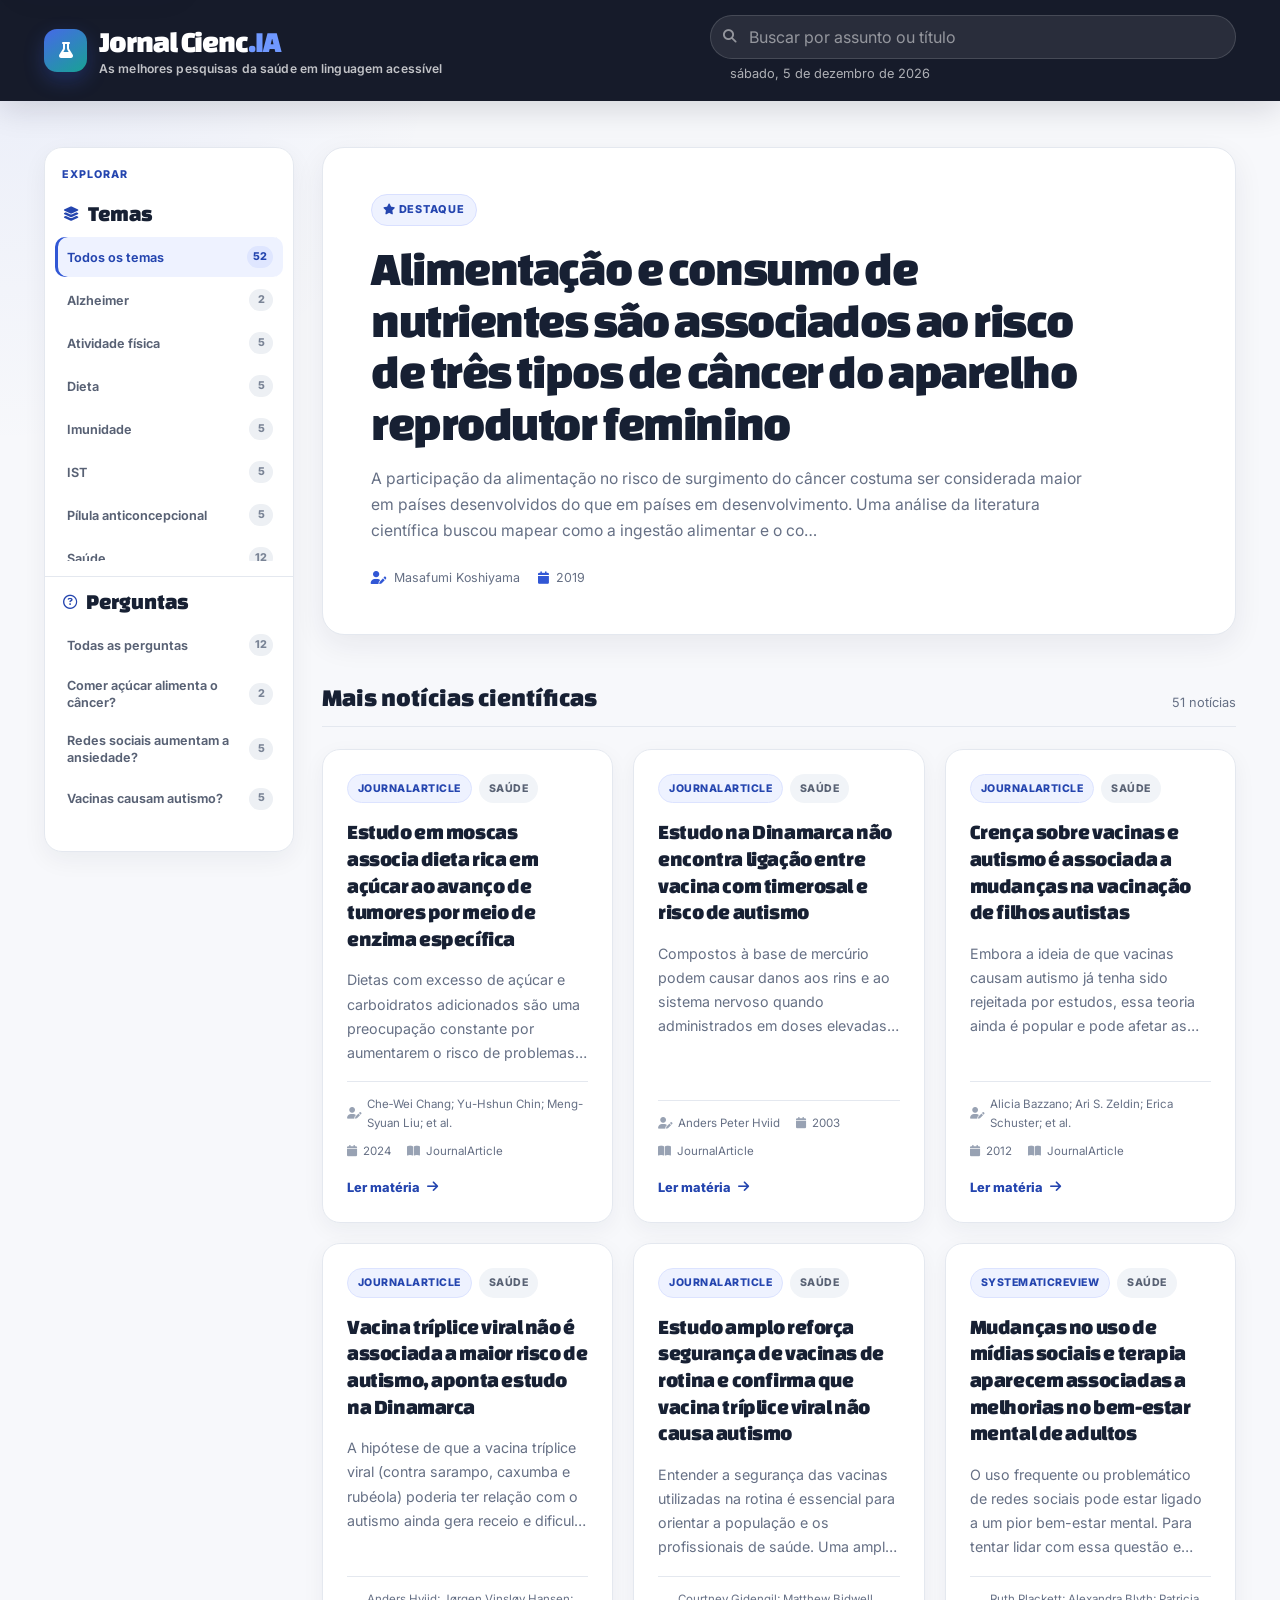
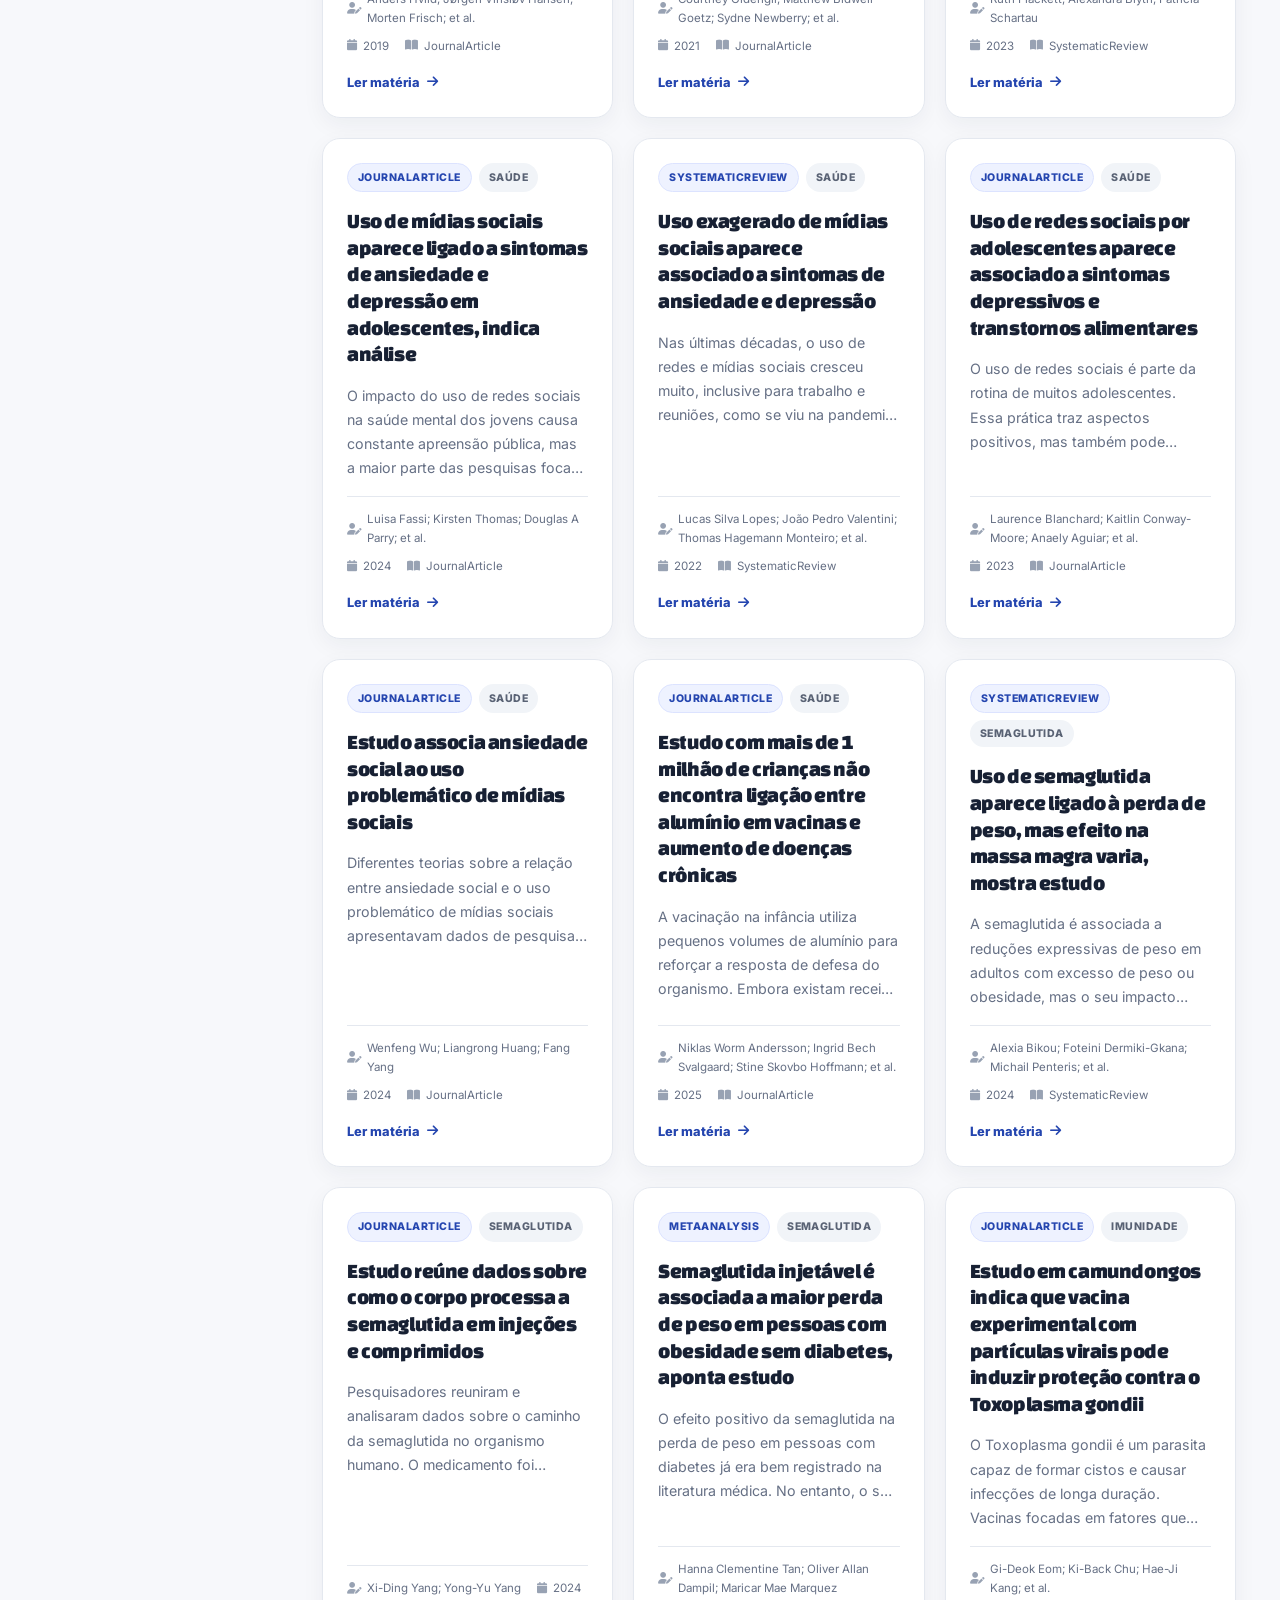
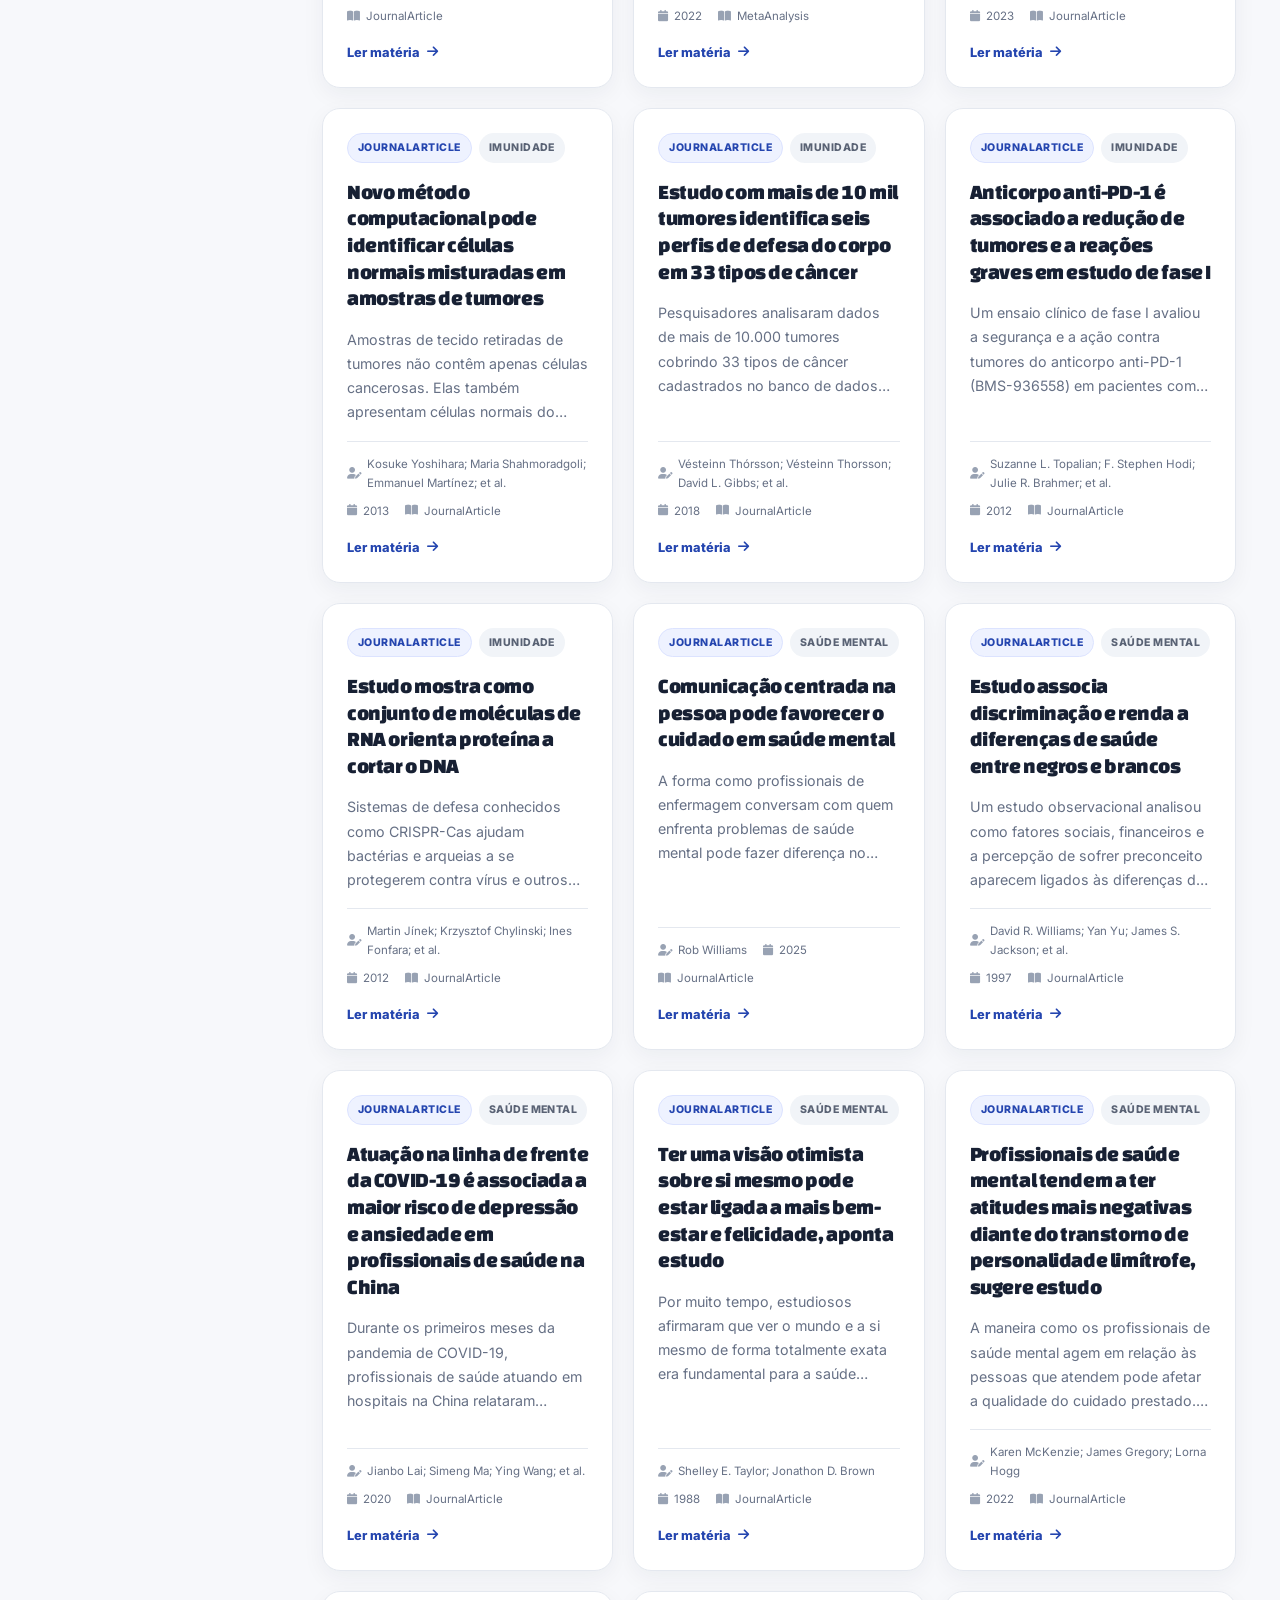
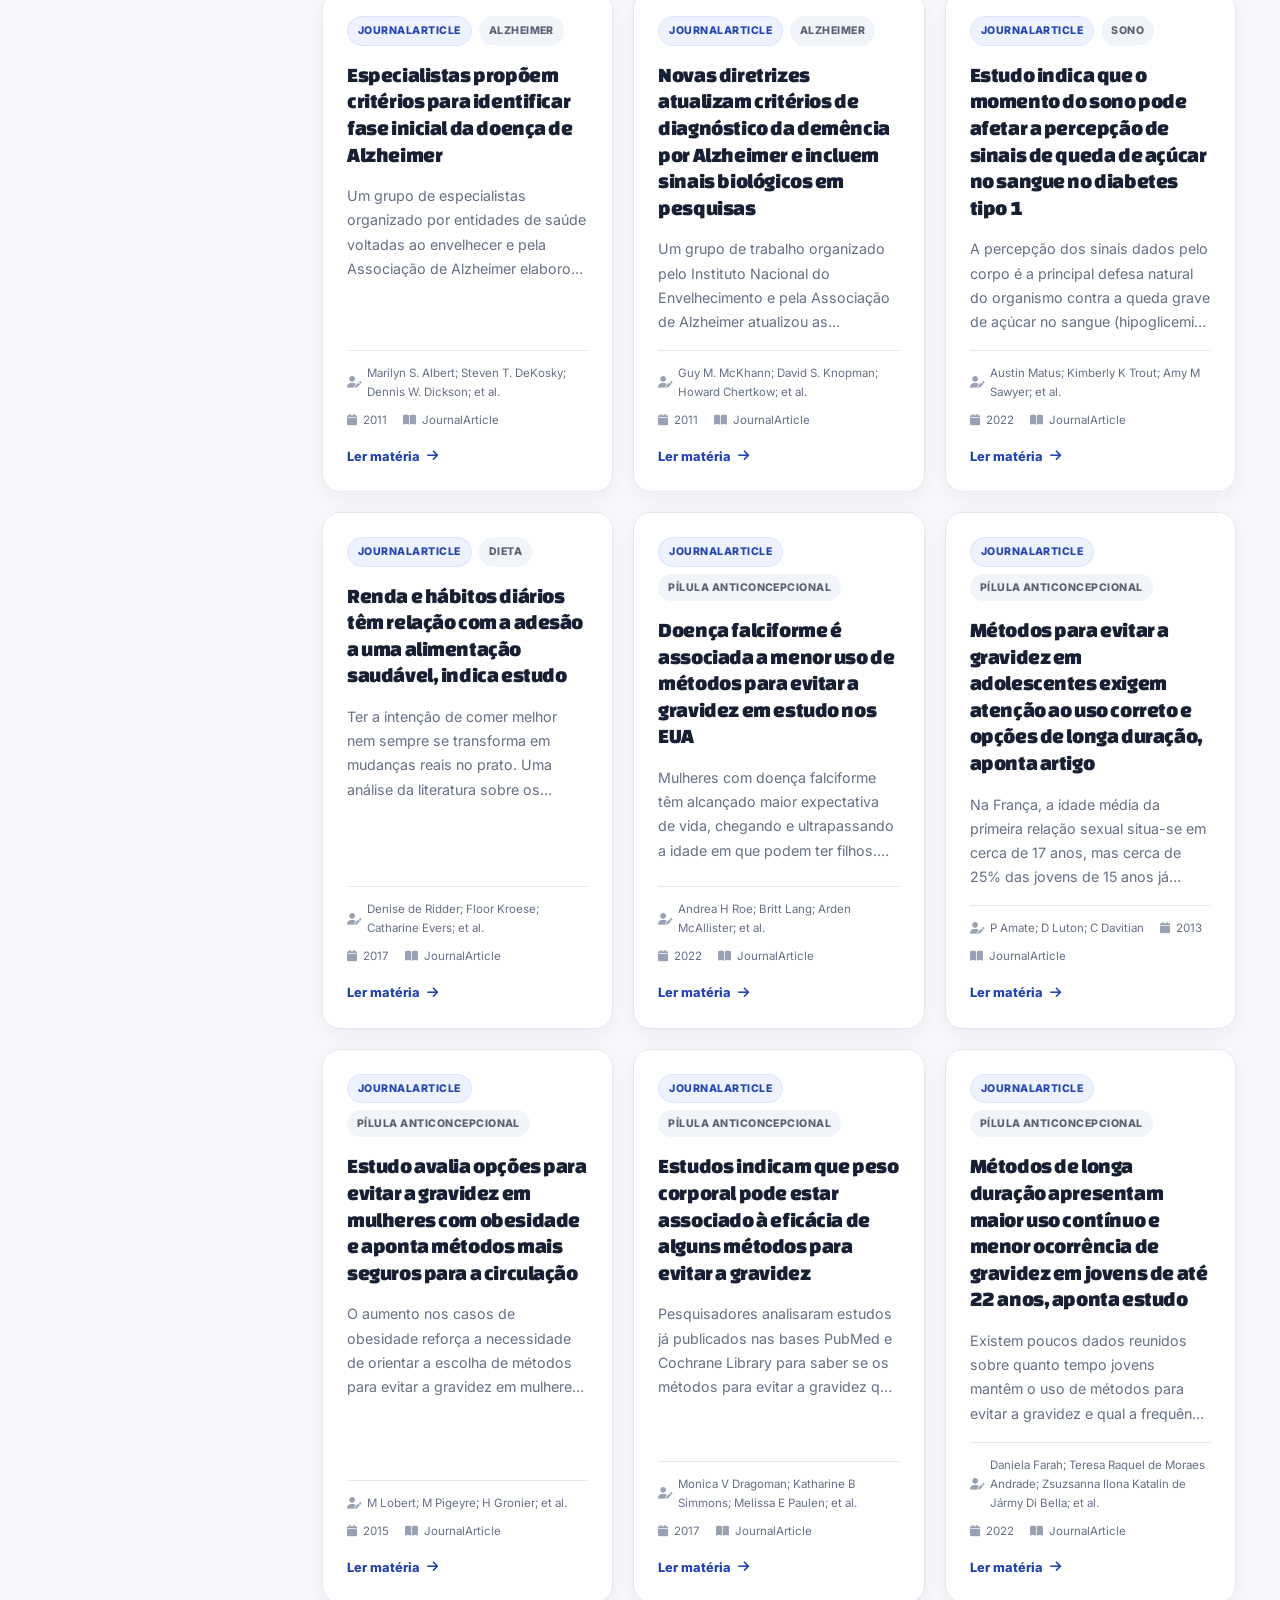
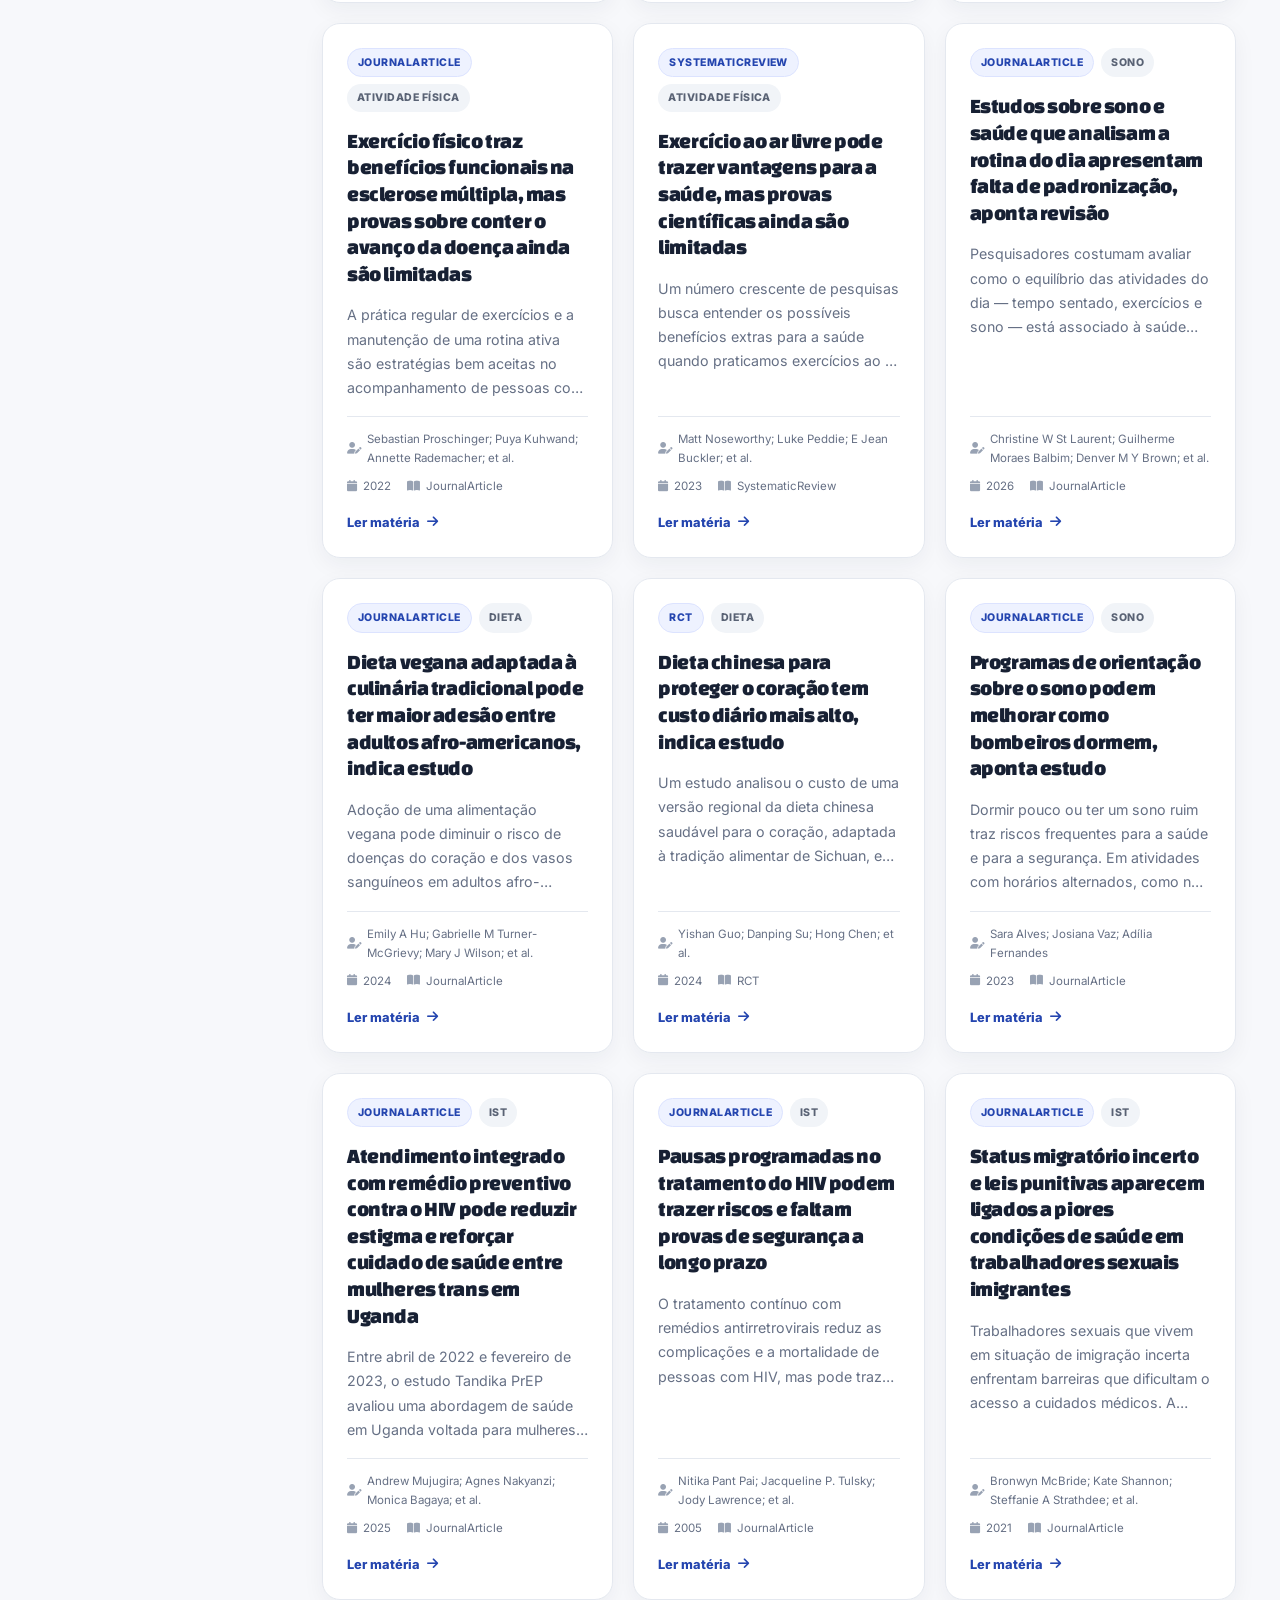
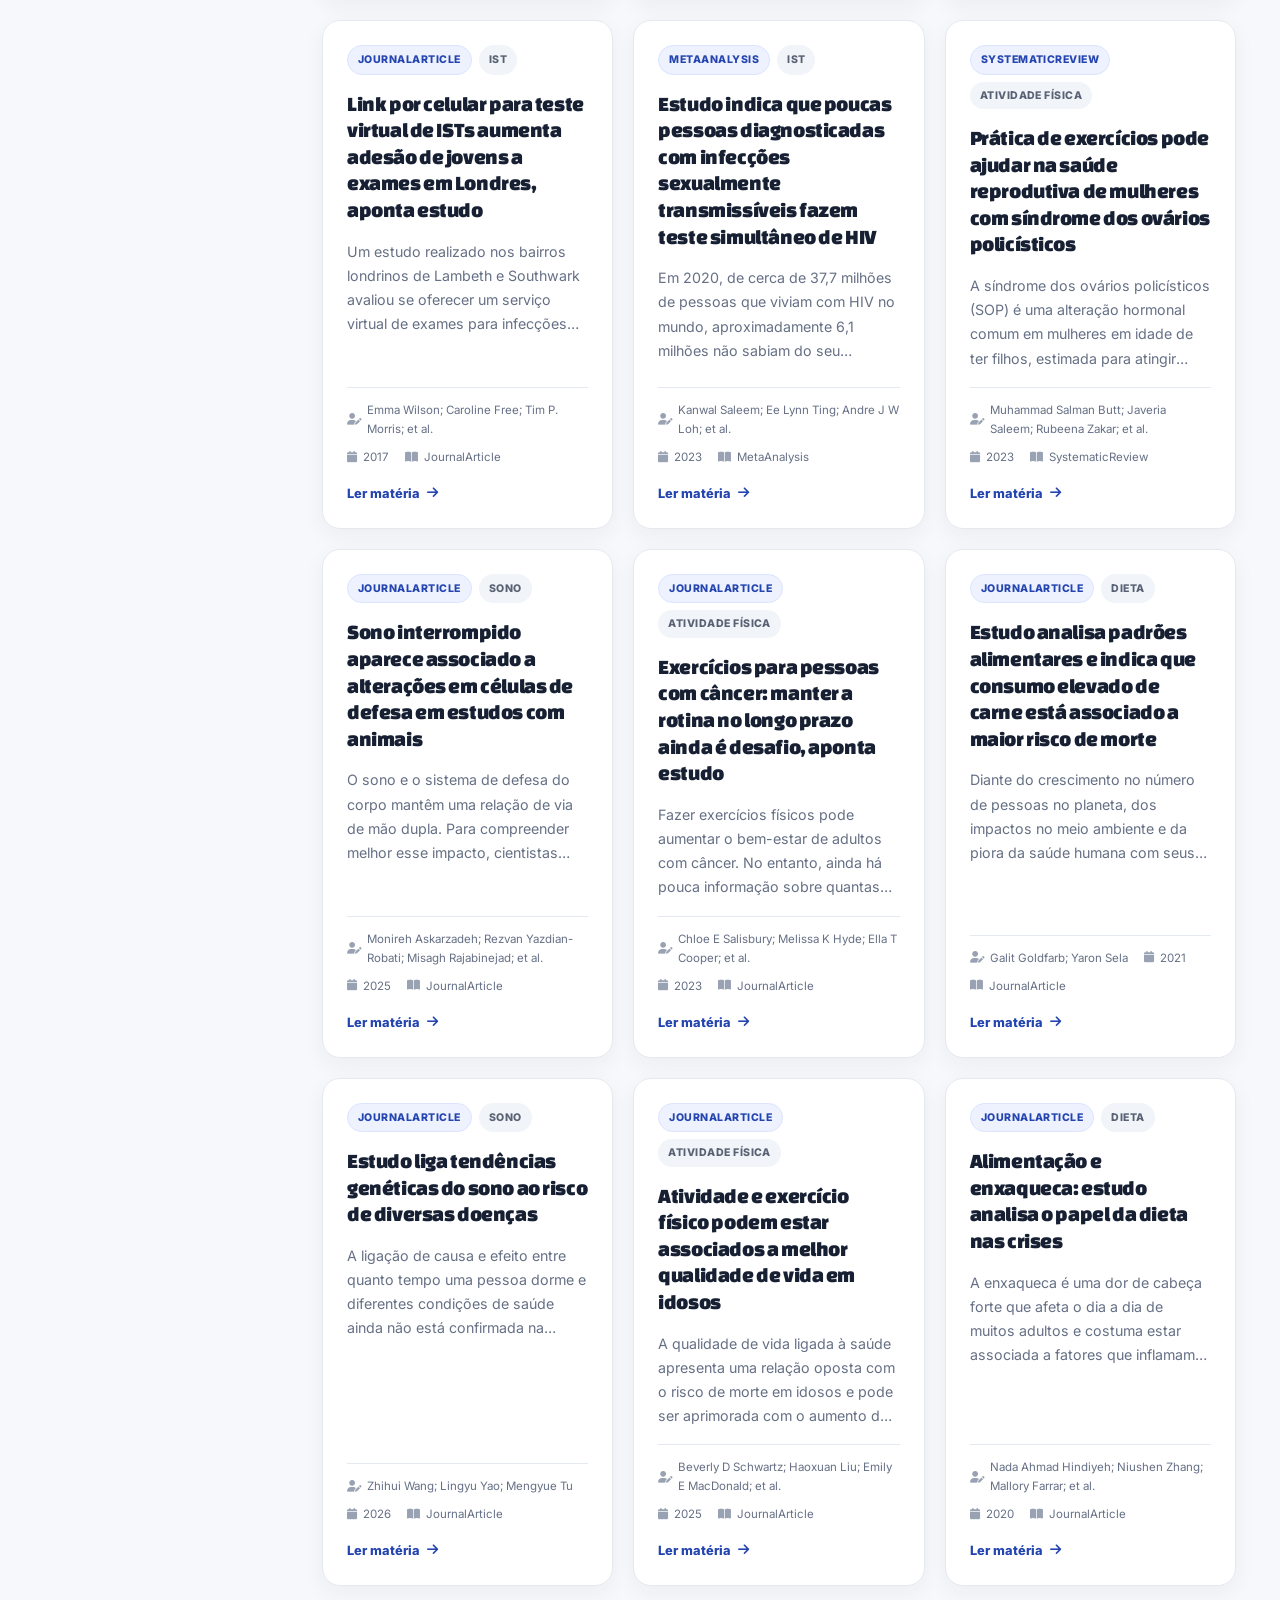
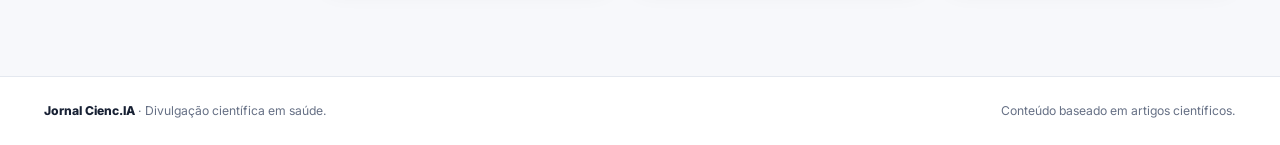
==== commit 2ef0cd08: "atualizações" ====
--- a/index.html
+++ b/index.html
@@ -36,26 +36,25 @@
 
   <main class="page" id="conteudo-principal">
     <div class="content-layout">
-      <aside class="topics-sidebar" id="painel-temas" aria-label="Filtrar notícias por tema">
-        <div class="topics-sidebar-head">
-          <div>
-            <span class="topics-kicker">Explorar</span>
-            <h2>Temas</h2>
-          </div>
-
-          <button
-            class="topics-toggle"
-            id="alternar-temas"
-            type="button"
-            aria-expanded="false"
-            aria-controls="lista-temas"
-          >
-            <span>Ver temas</span>
+      <aside class="topics-sidebar" id="painel-temas" aria-label="Explorar por temas e perguntas">
+        <div class="sidebar-top">
+          <span class="topics-kicker">Explorar</span>
+          <button class="topics-toggle" id="alternar-temas" type="button"
+                  aria-expanded="false" aria-controls="listas-exploracao">
+            <span id="rotulo-alternar-exploracao">Ver opções</span>
             <i class="fa-solid fa-chevron-down" aria-hidden="true"></i>
           </button>
         </div>
-
-        <nav class="topic-list" id="lista-temas" aria-label="Temas disponíveis"></nav>
+        <div id="listas-exploracao">
+          <section class="sidebar-section" aria-labelledby="titulo-temas">
+            <h2 id="titulo-temas"><i class="fa-solid fa-layer-group" aria-hidden="true"></i> Temas</h2>
+            <nav class="topic-list" id="lista-temas" aria-label="Selecionar tema"></nav>
+          </section>
+          <section class="sidebar-section sidebar-section-questions" aria-labelledby="titulo-perguntas">
+            <h2 id="titulo-perguntas"><i class="fa-regular fa-circle-question" aria-hidden="true"></i> Perguntas</h2>
+            <nav class="topic-list" id="lista-perguntas" aria-label="Selecionar pergunta"></nav>
+          </section>
+        </div>
       </aside>
 
       <div class="news-content">
@@ -79,4 +78,4 @@
 
   <script src="app.js" defer></script>
 </body>
-</html>
+</html>
--- a/styles.css
+++ b/styles.css
@@ -148,6 +148,7 @@
   color: rgba(255, 255, 255, 0.65);
   font-size: 0.8rem;
   white-space: nowrap;
+  margin-left: 20px;
 }
 
 .discovery-bar {
@@ -282,45 +283,17 @@
   font-size: 1rem;
 }
 
-.feature::before {
-  content: "";
-
-  position: absolute;
-  top: 0;
-  left: 0;
-  right: 0;
-
-  height: 4px;
-
-  background:
-    linear-gradient(
-      90deg,
-      var(--primary),
-      var(--secondary)
-    );
-}
-
 .feature {
-  position: relative;
-
-  display: block;
-
-  min-height: 0;
-
+  display: grid;
+  grid-template-columns: minmax(0, 1fr);
+  min-height: 340px;
   overflow: hidden;
-
   border: 1px solid var(--line);
   border-radius: 22px;
-
   background: var(--surface);
-
   box-shadow: var(--shadow);
-
   text-decoration: none;
-
-  transition:
-    transform 0.2s ease,
-    box-shadow 0.2s ease;
+  transition: transform 0.2s ease, box-shadow 0.2s ease;
 }
 
 .feature:hover {
@@ -329,10 +302,7 @@
 }
 
 .feature-copy {
-  max-width: 880px;
-
-  padding: 42px 48px 40px;
-
+  padding: 46px 48px;
   display: flex;
   flex-direction: column;
   justify-content: center;
@@ -1028,325 +998,172 @@
   background: #fff;
   box-shadow: 0 7px 22px rgba(23, 32, 51, 0.045);
 }
-
-.single-text-card::before {
-  content: "";
-  position: absolute;
-  inset: 0 0 auto 0;
-  height: 3px;
-  background: var(--primary);
-}
-
-.single-text-card p {
-  margin: 0 0 14px;
-  color: #4e596b;
+/* =========================================================
+   ENTRADAS DE EXPLORAÇÃO — TEMAS / PERGUNTAS
+   ========================================================= */
+
+.explore-tabs {
+  margin: 0 0 22px;
+  padding: 5px;
+  width: fit-content;
+  display: inline-flex;
+  align-items: center;
+  gap: 5px;
+  border: 1px solid var(--line);
+  border-radius: 14px;
+  background: #fff;
+  box-shadow: 0 6px 20px rgba(23, 32, 51, 0.045);
+}
+
+.explore-tab {
+  min-height: 42px;
+  padding: 9px 16px;
+  border: 0;
+  border-radius: 10px;
+  display: inline-flex;
+  align-items: center;
+  gap: 8px;
+  background: transparent;
+  color: #667085;
+  cursor: pointer;
   font-family: "Inter", system-ui, sans-serif;
-  font-size: 0.96rem;
-  line-height: 1.85;
-}
-
-.single-text-card p:last-child {
-  margin-bottom: 0;
-}
-
-.scientific-summary-card {
-  padding: 32px 36px;
-}
-
-@media (max-width: 700px) {
-  .single-text-card,
-  .scientific-summary-card {
-    padding: 24px 22px;
-  }
-}
-
-
-/* =========================================================
-   NAVEGAÇÃO POR TEMAS — SIDEBAR
-   ========================================================= */
-
-.header-tools {
-  display: flex;
-  align-items: center;
-  justify-content: flex-end;
-  gap: 20px;
-  min-width: 0;
-}
-
-.header-tools .search {
-  width: min(360px, 34vw);
-}
-
-.content-layout {
-  display: grid;
-  grid-template-columns: 230px minmax(0, 1fr);
-  gap: 30px;
-  align-items: start;
-}
-
-.news-content {
-  min-width: 0;
-}
-
-.topics-sidebar {
-  position: sticky;
-  top: 102px;
-
-  max-height: calc(100vh - 124px);
-
-  display: flex;
-  flex-direction: column;
-
-  overflow: hidden;
-
-  border: 1px solid var(--line);
-  border-radius: 18px;
-
-  background: #fff;
-
-  box-shadow:
-    0 8px 24px rgba(23, 32, 51, 0.055);
-}
-
-.topics-sidebar-head {
-  flex: 0 0 auto;
-
-  padding: 20px 18px 14px;
-
-  border-bottom: 1px solid var(--line);
-
-  display: flex;
-  align-items: center;
-  justify-content: space-between;
-  gap: 12px;
-}
-
-.topics-kicker {
-  display: block;
-  margin-bottom: 3px;
-  color: var(--primary-dark);
-  font-size: 0.62rem;
+  font-size: 0.82rem;
   font-weight: 800;
-  letter-spacing: 0.1em;
-  text-transform: uppercase;
-}
-
-.topics-sidebar h2 {
-  margin: 0;
+  transition: background 0.16s ease, color 0.16s ease, box-shadow 0.16s ease;
+}
+
+.explore-tab:hover {
   color: var(--ink);
-  font-family: "Changa One", sans-serif;
-  font-size: 1.35rem;
-  font-weight: 400;
-  line-height: 1.1;
-}
-
-.topics-toggle {
-  display: none;
-  align-items: center;
-  gap: 8px;
-  border: 0;
-  background: transparent;
-  color: var(--primary-dark);
-  cursor: pointer;
-  font-size: 0.78rem;
-  font-weight: 800;
-}
-
-.topics-toggle i {
-  transition: transform 0.2s ease;
-}
-
-.topic-list {
-  flex: 1;
-  min-height: 0;
-
-  padding: 8px;
-
-  display: flex;
-  flex-direction: column;
-  gap: 3px;
-
-  overflow-y: auto;
-  overflow-x: hidden;
-
-  scrollbar-width: thin;
-  scrollbar-color: transparent transparent;
-}
-
-.topics-sidebar:hover .topic-list {
-  scrollbar-color: #cfd5df transparent;
-}
-
-.topic-list::-webkit-scrollbar {
-  width: 5px;
-}
-
-.topic-list::-webkit-scrollbar-track {
-  background: transparent;
-}
-
-.topic-list::-webkit-scrollbar-thumb {
-  border-radius: 999px;
-  background: transparent;
-}
-
-.topics-sidebar:hover
-.topic-list::-webkit-scrollbar-thumb {
-  background: #cfd5df;
-}
-.topic-list::-webkit-scrollbar {
-  display: block;
-  width: 6px;
-}
-
-.topic-list::-webkit-scrollbar-thumb {
-  border-radius: 999px;
-  background: #cfd5df;
-}
-
-.topic-button {
-  width: 100%;
-  min-height: 42px;
-  padding: 9px 10px 9px 12px;
-  border: 0;
-  border-radius: 11px;
-  display: flex;
-  align-items: center;
-  justify-content: space-between;
-  gap: 10px;
-  background: transparent;
-  color: #586174;
-  cursor: pointer;
-  text-align: left;
-  white-space: normal;
-  font-size: 0.79rem;
-  font-weight: 650;
-  line-height: 1.35;
-  transition: background 0.16s ease, color 0.16s ease, transform 0.16s ease;
-}
-
-.topic-button:hover {
   background: var(--surface-soft);
-  color: var(--ink);
-  transform: translateX(2px);
-}
-
-.topic-button.is-active {
+}
+
+.explore-tab.is-active {
   color: var(--primary-dark);
   background: var(--primary-soft);
-  box-shadow: inset 3px 0 0 var(--primary);
-}
-
-.topic-count {
-  min-width: 25px;
-  height: 23px;
-  padding: 0 7px;
+  box-shadow: inset 0 0 0 1px rgba(47, 91, 220, 0.08);
+}
+
+.question-origin {
+  margin: 0 0 12px;
+  display: flex;
+  align-items: flex-start;
+  gap: 8px;
+  color: #586174;
+  font-family: "Inter", system-ui, sans-serif;
+  font-size: 0.76rem;
+  font-weight: 700;
+  line-height: 1.45;
+}
+
+.question-origin i {
+  margin-top: 2px;
   flex: 0 0 auto;
-  display: inline-grid;
-  place-items: center;
-  border-radius: 999px;
-  color: #7a8496;
-  background: #edf0f4;
-  font-size: 0.64rem;
-  font-weight: 800;
-}
-
-.topic-button.is-active .topic-count {
   color: var(--primary-dark);
-  background: #dfe6ff;
-}
-
-@media (max-width: 980px) {
-  .content-layout {
-    grid-template-columns: 205px minmax(0, 1fr);
-    gap: 22px;
-  }
-
-  .header-tools {
-    gap: 14px;
-  }
-
-  .header-tools .search {
-    width: min(330px, 36vw);
-  }
-}
-
+}
+
+.news-card .question-origin {
+  margin-bottom: 10px;
+}
+
+@media (max-width: 560px) {
+  .explore-tabs {
+    width: 100%;
+    display: grid;
+    grid-template-columns: 1fr 1fr;
+  }
+
+  .explore-tab {
+    justify-content: center;
+  }
+}
+
+
+/* Navegação lateral única: Temas e Perguntas empilhados */
+.explore-tabs { display: none !important; }
+.content-layout { display: grid; grid-template-columns: 250px minmax(0, 1fr); gap: 28px; align-items: start; }
+.news-content { min-width: 0; }
+.topics-sidebar { position: sticky; top: 100px; min-width: 0; border: 1px solid var(--line); border-radius: 18px; background: #fff; box-shadow: 0 8px 24px rgba(23, 32, 51, .055); overflow: hidden; }
+.sidebar-top { padding: 18px 17px 6px; display: flex; justify-content: space-between; align-items: center; }
+.topics-kicker { font-size: .67rem; font-weight: 800; letter-spacing: .09em; text-transform: uppercase; color: var(--primary-dark); }
+.sidebar-section { padding: 12px 10px 15px; }
+.sidebar-section + .sidebar-section { border-top: 1px solid var(--line); }
+.sidebar-section h2 { margin: 0 8px 10px; display: flex; align-items: center; gap: 9px; font-family: 'Changa One', sans-serif; font-size: 1.35rem; font-weight: 400; line-height: 1.2; color: var(--ink); }
+.sidebar-section h2 i { font-size: .9rem; color: var(--primary-dark); }
+.topics-sidebar .topic-list { max-height: 36vh; min-height: 0; padding: 0; display: flex; flex-direction: column; gap: 3px; overflow-y: auto; overflow-x: hidden; scrollbar-width: thin; }
+.topics-sidebar .topic-button { width: 100%; min-height: 39px; border: 0; border-radius: 10px; padding: 9px 10px 9px 12px; display: flex; flex: 0 0 auto; align-items: center; justify-content: space-between; gap: 9px; background: transparent; color: #586174; font-family: 'Inter', system-ui, sans-serif; font-size: .79rem; font-weight: 650; line-height: 1.35; text-align: left; white-space: normal; cursor: pointer; }
+.topics-sidebar .topic-button:hover { background: var(--surface-soft); color: var(--ink); }
+.topics-sidebar .topic-button.is-active { color: var(--primary-dark); background: var(--primary-soft); box-shadow: inset 3px 0 0 var(--primary); }
+.topics-sidebar .topic-count { min-width: 24px; height: 22px; padding: 0 6px; border-radius: 999px; display: inline-grid; flex: 0 0 auto; place-items: center; font-size: .67rem; font-weight: 800; background: #edf0f4; color: #7a8496; }
+.topics-sidebar .topic-button.is-active .topic-count { color: var(--primary-dark); background: #dfe6ff; }
+.sidebar-empty { margin: 0; padding: 8px 12px; font-size: .76rem; line-height: 1.5; color: #7a8496; }
+.topics-toggle { display: none; align-items: center; gap: 8px; border: 0; background: transparent; color: var(--primary-dark); font-size: .78rem; font-weight: 800; cursor: pointer; }
+@media (max-width: 980px) { .content-layout { grid-template-columns: 215px minmax(0, 1fr); gap: 22px; } }
 @media (max-width: 820px) {
-  .content-layout {
+  .content-layout { grid-template-columns: 1fr; gap: 20px; }
+  .topics-sidebar { position: static; }
+  .topics-toggle { display: inline-flex; }
+  .sidebar-top { padding: 15px 16px; }
+  .topics-sidebar #listas-exploracao { display: none; }
+  .topics-sidebar.is-open #listas-exploracao { display: block; border-top: 1px solid var(--line); }
+  .topics-sidebar .topic-list { max-height: 240px; }
+}
+
+.destaque.sem-imagem {
     grid-template-columns: 1fr;
-    gap: 20px;
-  }
-
-  .topics-sidebar {
-    position: static;
-    border-radius: 15px;
-  }
-
-  .topics-sidebar-head {
-    padding: 15px 16px;
-    border-bottom: 0;
-  }
-
-  .topics-toggle {
-    display: inline-flex;
-  }
-
-  .topic-list {
-    max-height: 0;
-    padding: 0 10px;
-    opacity: 0;
-    overflow: hidden;
-    pointer-events: none;
-    transition: max-height 0.24s ease, padding 0.24s ease, opacity 0.18s ease;
-  }
-
-  .topics-sidebar.is-open .topic-list {
-    max-height: 330px;
-    padding: 6px 10px 12px;
-    opacity: 1;
-    overflow-y: auto;
-    pointer-events: auto;
-    border-top: 1px solid var(--line);
-  }
-
-  .topics-sidebar.is-open .topics-toggle i {
-    transform: rotate(180deg);
-  }
-}
-
-@media (max-width: 760px) {
-  .header-top {
-    min-height: auto;
-    flex-wrap: wrap;
-  }
-
-  .header-tools {
-    flex: 1;
-    min-width: 240px;
-  }
-
-  .header-tools .search {
+}
+
+.destaque.sem-imagem .destaque-texto {
     width: 100%;
-  }
-}
-
-@media (max-width: 560px) {
-  .header-top {
-    gap: 12px;
-    padding-top: 13px;
-    padding-bottom: 13px;
-  }
-
-  .header-tools {
-    width: 100%;
-    min-width: 100%;
-  }
-
-  .page {
-    padding-top: 28px;
-  }
-
-  .intro {
-    margin-bottom: 24px;
-  }
-}
+    max-width: none;
+}
+
+.destaque.sem-imagem h1,
+.destaque.sem-imagem h2,
+.destaque.sem-imagem p {
+    max-width: none;
+}
+
+/* Áudio discreto nos blocos da matéria (sem alterar o layout dos cards). */
+.content-heading h2,
+.content-heading h3 {
+  min-width: 0;
+}
+
+.card-audio-toggle {
+  width: 38px;
+  height: 38px;
+  flex: 0 0 38px;
+  margin-left: auto;
+  display: inline-flex;
+  align-items: center;
+  justify-content: center;
+  border: 1px solid transparent;
+  border-radius: 10px;
+  color: var(--muted);
+  background: transparent;
+  cursor: pointer;
+  font-size: 0.90rem;
+  transition: color 0.18s ease, background 0.18s ease;
+}
+
+.card-audio-toggle:hover,
+.card-audio-toggle:focus-visible {
+  color: var(--primary-dark);
+  background: var(--primary-soft);
+}
+
+.card-audio-toggle.is-playing,
+.card-audio-toggle.is-paused {
+  color: var(--primary-dark);
+  background: var(--primary-soft);
+}
+
+.card-audio-toggle:focus-visible {
+  outline: 2px solid var(--primary);
+  outline-offset: 2px;
+}
+
+/* Espaçamento inferior do painel de Perguntas */
+.sidebar-section-questions {
+    padding-bottom: 32px;
+}
